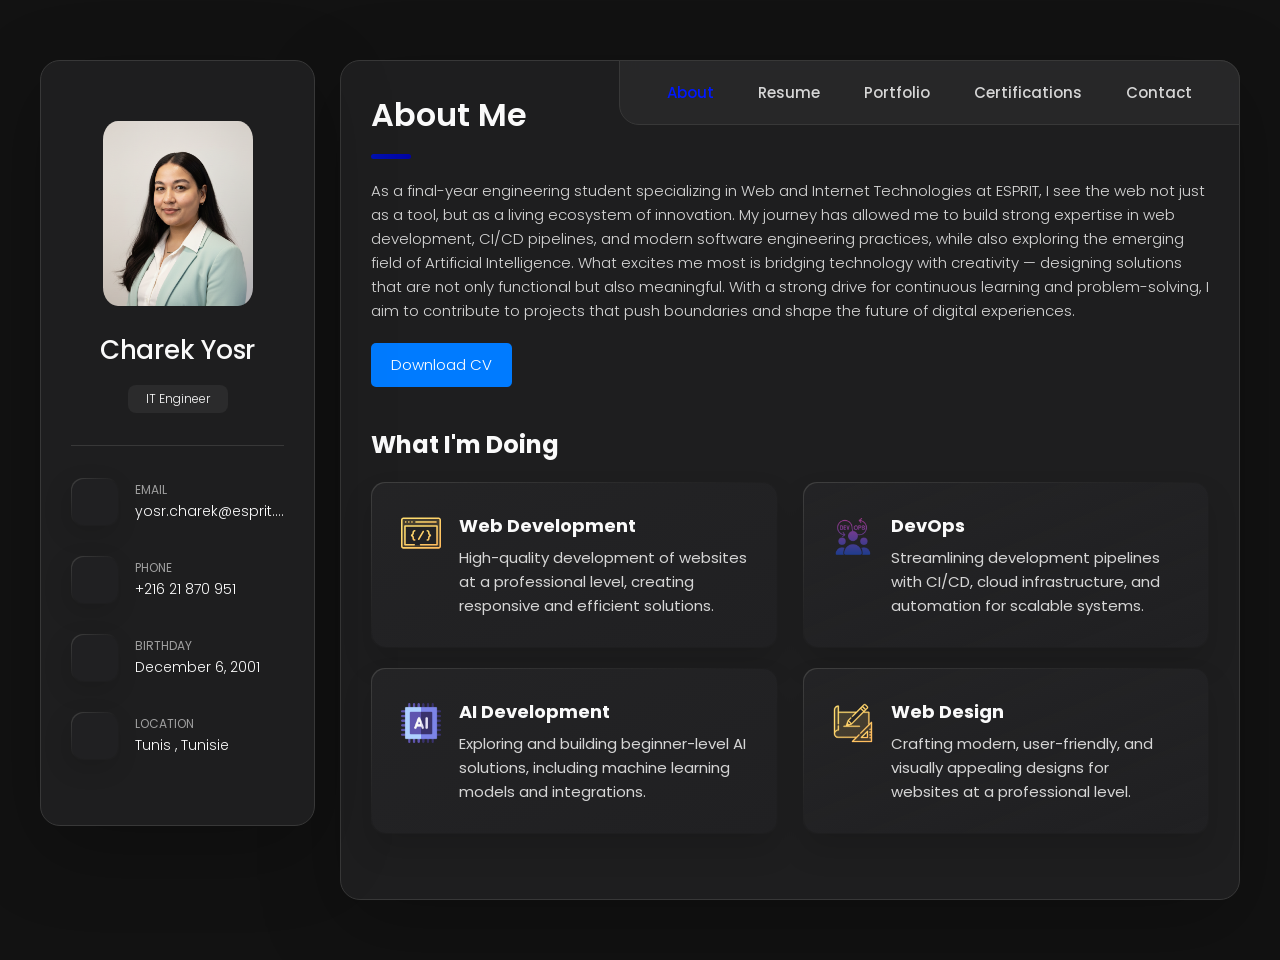
==== index.html @ 1c361ccf "libroLink" ====
<!DOCTYPE html>
<html lang="en">

<head>
  <meta charset="UTF-8">
  <meta http-equiv="X-UA-Compatible" content="IE=edge">
  <meta name="viewport" content="width=device-width, initial-scale=1.0">
  <title>Charek Yosr</title>

  <!--
    - favicon
  -->
  <link rel="shortcut icon" href="./assets/images/profilpic.png" type="image/x-icon">
 <link rel="stylesheet" href="https://public.codepenassets.com/css/reset-2.0.min.css">
  <!--
    - custom css link
  -->
  <link rel="stylesheet" href="./assets/css/style.css">
  <!--
    - google font link
  -->
  <link rel="preconnect" href="https://fonts.googleapis.com">
  <link rel="preconnect" href="https://fonts.gstatic.com" crossorigin>
  <link href="https://fonts.googleapis.com/css2?family=Poppins:wght@300;400;500;600&display=swap" rel="stylesheet">
</head>
<style>
.skills {
  padding: 2rem;
  background-color: #1e1e2f;
  border-radius: 12px;
  margin: 2rem 0;
  color: #e0e0e0;
}

.h3.skills-title {
  text-align: center;
  font-size: 2rem;
  color: #fff;
  margin-bottom: 2rem;
  text-transform: uppercase;
  letter-spacing: 1px;
}

.skill-category {
  margin-bottom: 2rem;
}

.h4.category-title {
  font-size: 1.5rem;
  color: #74870b;
  margin-bottom: 1rem;
  border-bottom: 2px solid #6200ea;
  padding-bottom: 0.5rem;
}

.skills-list {
  display: grid;
  grid-template-columns: repeat(auto-fit, minmax(200px, 1fr));
  gap: 1rem;
  list-style: none;
  padding: 0;
}

.skills-item {
  transition: transform 0.3s ease;
}

.skills-item:hover {
  transform: translateY(-5px);
}

.skill-card {
  display: flex;
  align-items: center;
  background-color: #2c2c3e;
  border-radius: 8px;
  padding: 1rem;
  box-shadow: 0 4px 15px rgba(0, 0, 0, 0.4);
  transition: box-shadow 0.3s ease, transform 0.3s ease;
  color: #e0e0e0;
}

.skill-card:hover {
  box-shadow: 0 6px 20px rgba(255, 235, 59, 0.5);
  transform: scale(1.05);
}

.skill-icon {
  font-size: 1.5rem;
  margin-right: 0.75rem;
}

.skill-name {
  font-size: 1.1rem;
  font-weight: 500;
  color: #fff;
}
</style>


<body>


  <main>
    <aside class="sidebar" data-sidebar>

      <div class="sidebar-info">

        <figure class="avatar-box">
          <img style="border-radius: 10%;" src="./assets/images/profilpic.png" alt="Guesmi Melek" width="80">
        </figure>

        <div class="info-content">
          <h1 class="name" title="Charek Yosr">Charek Yosr</h1>

          <p class="title">IT Engineer</p>
        </div>

        <button class="info_more-btn" data-sidebar-btn>
          <span>Show Contacts</span>

          <ion-icon name="chevron-down"></ion-icon>
        </button>

      </div>

      <div class="sidebar-info_more">

        <div class="separator"></div>

        <ul class="contacts-list">

          <li class="contact-item">

            <div class="icon-box">
              <ion-icon name="mail-outline"></ion-icon>
            </div>

            <div class="contact-info">
              <p class="contact-title">Email</p>

              <a href="mailto:yosr.charek@esprit.tn" class="contact-link">yosr.charek@esprit.tn</a>
            </div>

          </li>

          <li class="contact-item">

            <div class="icon-box">
              <ion-icon name="phone-portrait-outline"></ion-icon>
            </div>

            <div class="contact-info">
              <p class="contact-title">Phone</p>

              <a href="tel:+21621870951" class="contact-link">+216 21 870 951 </a>
            </div>

          </li>

          <li class="contact-item">

            <div class="icon-box">
              <ion-icon name="calendar-outline"></ion-icon>
            </div>

            <div class="contact-info">
              <p class="contact-title">Birthday</p>

              <time datetime="2001-12-06">December 6, 2001</time>
            </div>

          </li>

          <li class="contact-item">

            <div class="icon-box">
              <ion-icon name="location-outline"></ion-icon>
            </div>

            <div class="contact-info">
              <p class="contact-title">Location</p>

              <address>Tunis , Tunisie</address>
            </div>

          </li>

        </ul>

        <div class="separator"></div>

        <ul class="social-list">

          <li class="social-item">
            <a href="https://www.facebook.com/yosr.bj.7" class="social-link">
              <ion-icon name="logo-facebook"></ion-icon>
            </a>
          </li>

          <li class="social-item">
            <a href="https://www.linkedin.com/in/yosr-charek-919976242/" class="social-link">
              <ion-icon name="logo-linkedin"></ion-icon>
            </a>
          </li>

          <li class="social-item">
            <a href="https://www.instagram.com/yosr_charek/" class="social-link">
              <ion-icon name="logo-instagram"></ion-icon>
            </a>
          </li>

        </ul>

      </div>

    </aside>
    <div class="main-content">
      <nav class="navbar">
         <ul class="navbar-list">
          <li class="navbar-item">
            <button class="navbar-link  active" data-nav-link>About</button>
          </li>
          <li class="navbar-item">
            <button class="navbar-link" data-nav-link>Resume</button>
          </li>
          <li class="navbar-item">
            <button class="navbar-link" data-nav-link>Portfolio</button>
          </li>
          <li class="navbar-item">
            <button class="navbar-link" data-nav-link>Certifications</button>
          </li>
          <li class="navbar-item">
            <button class="navbar-link" data-nav-link>Contact</button>
          </li>
        </ul>
        </nav>
    <article class="about  active" data-page="about">
       <header>
          <h2 class="h2 article-title">About me</h2>
        </header>
        <section class="about-text">
          <p>
            As a final-year engineering student specializing in Web and Internet Technologies at ESPRIT, I see the web not just as a tool, but as a living ecosystem of innovation. My journey has allowed me to build strong expertise in web development, CI/CD pipelines, and modern software engineering practices, while also exploring the emerging field of Artificial Intelligence. What excites me most is bridging technology with creativity — designing solutions that are not only functional but also meaningful. With a strong drive for continuous learning and problem-solving, I aim to contribute to projects that push boundaries and shape the future of digital experiences.
          </p>
          <a href="/assets/CV-CHAREK-YOSR-EN-2025.pdf" download>
              <button style="margin-top: 20px; padding: 10px 20px; background-color: #007BFF; color: white; border: none; border-radius: 5px; cursor: pointer;">
                Download CV
              </button>
            </a>
          </section>
      <section class="service">
  <h3 class="h3 service-title">What I'm Doing</h3>
  <ul class="service-list">
    <li class="service-item">
      <div class="service-icon-box">
        <img src="./assets/images/icon-dev.svg" alt="Web development icon" width="40">
      </div>
      <div class="service-content-box">
        <h4 class="h4 service-item-title">Web Development</h4>
        <p class="service-item-text">
          High-quality development of websites at a professional level, creating responsive and efficient solutions.
        </p>
      </div>
    </li>
    <li class="service-item">
      <div class="service-icon-box">
        <img src="./assets/images/devops.png" alt="DevOps icon" width="40">
      </div>
      <div class="service-content-box">
        <h4 class="h4 service-item-title">DevOps</h4>
        <p class="service-item-text">
          Streamlining development pipelines with CI/CD, cloud infrastructure, and automation for scalable systems.
        </p>
      </div>
    </li>
    <li class="service-item">
      <div class="service-icon-box">
        <img src="./assets/images/ai.png" alt="AI icon" width="40">
      </div>
      <div class="service-content-box">
        <h4 class="h4 service-item-title">AI Development</h4>

        <p class="service-item-text">
          Exploring and building beginner-level AI solutions, including machine learning models and integrations.
        </p>
      </div>

    </li>

    <li class="service-item">

      <div class="service-icon-box">
        <img src="./assets/images/icon-design.svg" alt="Web design icon" width="40">
      </div>

      <div class="service-content-box">
        <h4 class="h4 service-item-title">Web Design</h4>

        <p class="service-item-text">
          Crafting modern, user-friendly, and visually appealing designs for websites at a professional level.
        </p>
      </div>
    </li>
  </ul>
</section>
      </article>
      <article class="resume" data-page="resume">
        <header>
          <h2 class="h2 article-title">Resume</h2>
        </header>
  <section class="timeline">
  <div class="title-wrapper">
    <div class="icon-box">
      <ion-icon name="book-outline"></ion-icon>
    </div>

    <h3 class="h3">Education</h3>
  </div>

  <ol class="timeline-list">

    <li class="timeline-item">

      <h4 class="h4 timeline-item-title">Private Higher School of Engineering and Technology</h4>

      <span>2023 — 2026</span>

      <p class="timeline-text">
      Engineering in Computer Science
    </p>

    </li>

    <li class="timeline-item">

      <h4 class="h4 timeline-item-title">Higher Institute of Technological Studies of Charguia</h4>

      <span>2020 — 2023</span>

      <p class="timeline-text">
       High School Diploma in Computer Science</p>

    </li>
     <li class="timeline-item">

      <h4 class="h4 timeline-item-title">Street El Attarine High school</h4>

      <span>2019- 2020</span>

      <p class="timeline-text">
       Bachelor’s degree in Information System Development
</p>

    </li>

  </ol>

</section>
<section class="timeline">

  <div class="title-wrapper">
    <div class="icon-box">
      <ion-icon name="book-outline"></ion-icon>
    </div>
<h3 class="h3">Experience</h3>
</div>

<ol class="timeline-list">

  <!-- Intern at ESPRIT -->
  <li class="timeline-item">
    <h4 class="h4 timeline-item-title">Intern at ESPRIT</h4>
    <span>01/06/2025 - 01/08/2025</span>
    <p class="timeline-text">
      Quality Assurance testing.<br>
      Technologies: Katalon, JMeter, Puppeteer, and k6<br>
      <a href="https://github.com/YOSRcharek/Katalon-test-" 
         target="_blank" 
         style="color:#0023bd; font-weight:bold; text-decoration:none;">
        GitHub: EspritTest Repository
      </a><br>
      - Conducted performance, usability, and compatibility tests<br>
      - Across multiple browsers and devices<br>
      - Designed and implemented comprehensive test scenarios<br>
      - Covering all site non functionalities<br>
      - Created test matrices to organize, track, and validate test cases<br>  
      - Automated test execution using Katalon and others
    </p>
  </li>

  <!-- Intern at ONRTECH -->
  <li class="timeline-item">
    <h4 class="h4 timeline-item-title">Intern at ONRTECH</h4>
    <span>01/06/2024 - 01/07/2024</span>
    <p class="timeline-text">
      Developed a property reservation platform in Tunisia with role-based access for visitors, clients, and owners.<br>
      Technologies: React.js, Nest.js, MongoDB<br>
      <a href="https://github.com/YOSRcharek/Resa-Booking" 
         target="_blank" 
         style="color:#0023bd; font-weight:bold; text-decoration:none;">
        GitHub: Resa
      </a><br>
      - Implemented back-office tools (property management, pricing, promotions, deposits, Stripe)<br>
      - Developed front-office features (accounts, search, booking, profiles)<br>
      - Deployed the application on Vercel for scalable and efficient hosting
    </p>
  </li>

  <!-- Intern at Deveoo -->
  <li class="timeline-item">
    <h4 class="h4 timeline-item-title">Intern at Deveoo (Final year project)</h4>
    <span>27/01/2023 - 31/04/2023</span>
    <p class="timeline-text">
      Developed a web platform for managing beauty and wellness centers in Tunisia.<br>
      Technologies: React.js, Node.js, MySQL, Flutter<br>
      <a href="https://github.com/YOSRcharek/Classy" 
         target="_blank" 
         style="color:#0023bd; font-weight:bold; text-decoration:none;">
        GitHub: Classy
      </a><br>
      - Implemented management features for centers, categories, services, offers, owners, and staff<br>
      - Enabled user registration and profile management for clients, owners, and staff<br>
      - Implemented online booking system with creation, modification, and cancellation of appointments<br>
      - Integrated approval workflow for center registration requests<br>
      - Added statistical dashboards to track reservations, center popularity, and platform usage
    </p>
  </li>

  <!-- Intern at Globalnet (2022) -->
  <li class="timeline-item">
    <h4 class="h4 timeline-item-title">Intern at Globalnet</h4>
    <span>07/01/2022 - 12/02/2022</span>
    <p class="timeline-text">
      Managed clients, modems, contracts, and subscriptions.<br>
      Technologies: Java AWT, MySQL<br>
      <a href="https://github.com/YOSRcharek/ModemRetourne" 
         target="_blank" 
         style="color:#0023bd; font-weight:bold; text-decoration:none;">
        GitHub: ModemRetourne
      </a><br>
      - Role-based authentication (client, customer service, technical support)<br>
      - Technician interface to track and resolve modem issues<br>
      - Client dashboards for monitoring modems and subscriptions<br>
      - Error handling and notifications for all operations
    </p>
  </li>

  <!-- Intern at Globalnet (2021) -->
  <li class="timeline-item">
    <h4 class="h4 timeline-item-title">Intern at Globalnet</h4>
    <span>01/07/2021 - 31/07/2021</span>
    <p class="timeline-text">
      Réservation en ligne de places de parking.<br>
      Technologies: HTML, CSS, PHP<br>
      <a href="https://github.com/YOSRcharek/SmartParking" 
         target="_blank" 
         style="color:#0023bd; font-weight:bold; text-decoration:none;">
        GitHub: SmartParking
      </a><br>
      - Gestion des utilisateurs et centralisation des données<br>
      - Paiement en ligne possible par carte ou mobile<br>
      - Réduction de l’usage du papier grâce à la digitalisation des informations
    </p>
  </li>

</ol>


</section>
<section class="timeline">

  <div class="title-wrapper">
    <div class="icon-box">
      <ion-icon name="code-outline"></ion-icon>
    </div>
<h3 class="h3">Academic Projects</h3>
</div>

<ol class="timeline-list">

<!-- WasteWise -->
<li class="timeline-item">
  <h4 class="h4 timeline-item-title">WasteWise – Environmental Campaign & Waste Management Platform</h4>
  <span>Sep 2025 — Nov 2025</span>
  <p class="timeline-text">
    Développement d’une plateforme interactive pour la gestion de campagnes écologiques et d’événements citoyens.<br>
    Technologies : React.js, Python, Fuseki (RDF/SPARQL)<br>
    <a href="https://github.com/YOSRcharek/WasteWise"  
       target="_blank" 
       style="color:#0023bd; font-weight:bold; text-decoration:none;">
      GitHub: WasteWise
    </a><br>
    - Mise en place d’un système CRUD complet avec une interface réactive (React.js)<br>
    - Back-end structuré en API REST avec Python et stockage RDF via Fuseki (SPARQL)<br>
    - Intégration d’une IA (OpenRouter) pour générer automatiquement des requêtes SPARQL et analyser les données environnementales
  </p>
</li>


 <!-- LibroLink -->
<li class="timeline-item">
  <h4 class="h4 timeline-item-title">LibroLink – BookShare Collaborative Platform</h4>
  <span>Sep 2025 — Nov 2025</span>
  <p class="timeline-text">
    Developed a collaborative platform for book sharing, connecting enthusiasts and managing personal libraries.<br>
    Technologies: Laravel, PHP, MySQL<br>
    <a href="https://github.com/YOSRcharek/LibroLink" 
       target="_blank" 
       style="color:#0023bd; font-weight:bold; text-decoration:none;">
      GitHub: BookShare
    </a><br>
    - Implemented user roles, personal libraries, and wishlists<br>
    - Integrated gamification, notifications, and activity tracking<br>
    - Managed blogs, articles, comments, likes, and subscriptions<br>
    - Enabled secure online payments for book loans and purchases<br>
    - Built DevOps pipeline for continuous integration and automated deployment
  </p>
</li>

<!-- HubEducator -->
<li class="timeline-item">
  <h4 class="h4 timeline-item-title">HubEducator – Multimodal Educational Platform</h4>
  <span>Feb 2025 — May 2025</span>
  <p class="timeline-text">
    Developed a multimodal educational platform with AI-powered virtual assistant for learning and coaching.<br>
    Technologies: Django, Python, JavaScript, HTML, CSS<br>
    <a href="https://github.com/YOSRcharek/HubEducator" 
       target="_blank" 
       style="color:#0023bd; font-weight:bold; text-decoration:none;">
      GitHub: HubEducator
    </a><br>
    - Implemented role-based user management for students, teachers, coaches, and administrators<br>
    - Integrated virtual assistant with text, voice, and image interactions<br>
    - Created course management, auto-generated exercises, and evaluation tracking<br>
    - Built dashboards for personalized learning progress and teacher monitoring<br>
    - Managed notifications, content, and platform administration
  </p>
</li>

<!-- smart190 -->
<li class="timeline-item">
  <h4 class="h4 timeline-item-title">Smart190 – Hospital Management & Real-Time Emergency Platform</h4>
  <span>Feb 2025 — May 2025</span>
  <p class="timeline-text">
    Developed a real-time healthcare platform with role-based dashboards, patient tracking, and ambulance routing.<br>
    Technologies: React.js, Node.js, MongoDB, Docker, Python, Flask<br>
    <a href="https://github.com/YOSRcharek/Twinners_PI" 
       target="_blank" 
       style="color:#0023bd; font-weight:bold; text-decoration:none;">
      GitHub: Smart190
    </a><br>
    - Integrated AI for urgency prediction and automated triage<br>
    - Implemented interactive maps for real-time ambulance tracking<br>
    - Developed smart notifications and hospital coordination system<br>
    - Built DevOps pipeline for continuous integration and automated deployment<br>
    - Designed dashboards for doctors, emergency responders, and administrators
  </p>
</li>

  <!-- HomeLengo -->
  <li class="timeline-item">
    <h4 class="h4 timeline-item-title">HomeLengo – Real Estate Management & Real-Time Monitoring Platform</h4>
    <span>Feb 2025 — May 2025</span>
    <p class="timeline-text">
      Developed a real-time platform for managing real estate agencies, property listings, and user subscriptions.<br>
      Technologies: Angular, Spring Boot, MySQL, Python, Flask<br>
      <a href="https://github.com/YOSRcharek/RealEstateAngularSpring" 
         target="_blank" 
         style="color:#0023bd; font-weight:bold; text-decoration:none;">
        GitHub: HomeLengo
      </a><br>
      - Implemented dashboards to monitor users, subscribers, agencies, and visits<br>
      - Integrated Mapbox for property locations and real-time visualization<br>
      - Added AI module with Flask to predict property prices in Tunisia<br>
      - Built role-based dashboards for admins, owners, and subscribers<br>
      - Integrated Stripe for subscription payments and transactions<br>
      - Real-time updates on user activity, agency performance, and property stats
    </p>
  </li>

  <!-- CI/CD Automation -->
  <li class="timeline-item">
    <h4 class="h4 timeline-item-title">CI/CD Automation with Jenkins</h4>
    <span>Feb 2025 — May 2025</span>
    <p class="timeline-text">
      Automated application deployment with a CI/CD pipeline.<br>
      Technologies: Jenkins, Docker, SonarQube, Nexus, Prometheus, Grafana, Mockito, JUnit, Maven<br>
      <a href="https://github.com/YOSRcharek/DEVOPS" 
         target="_blank" 
         style="color:#0023bd; font-weight:bold; text-decoration:none;">
        GitHub: DEVOPS
      </a><br>
      - Executed Maven builds, unit testing with JUnit & Mockito, and code analysis via SonarQube<br>
      - Used Docker for containerization, orchestrated with Docker Compose<br>
      - Deployed images to Docker Hub<br>
      - Monitored performance with Prometheus and Grafana
    </p>
  </li>

  <!-- PetsStore -->
  <li class="timeline-item">
    <h4 class="h4 timeline-item-title">PetsStore – Microservices Platform</h4>
    <span>Feb 2025 — May 2025</span>
    <p class="timeline-text">
      Developed a microservices-based pet store enabling animal orders, payments, and user management.<br>
      Technologies: Spring Boot, Angular, Eureka, Docker, Docker Compose, MySQL, API Gateway, Keycloak<br>
      <a href="https://github.com/YOSRcharek/AnimalerieMicroService" 
         target="_blank" 
         style="color:#0023bd; font-weight:bold; text-decoration:none;">
        GitHub: PetsStore
      </a><br>
      - Documented all microservices endpoints with request/response formats<br>
      - Implemented service discovery with Eureka and API Gateway<br>
      - Secured services with Keycloak<br>
      - Deployed and orchestrated with Docker Compose
    </p>
  </li>

  <!-- TuniCollab -->
  <li class="timeline-item">
    <h4 class="h4 timeline-item-title">TuniCollab – Collaborative Platform</h4>
    <span>Feb 2024 — May 2024</span>
    <p class="timeline-text">
      Developed a collaborative platform for managing associations, projects, and members.<br>
      Technologies: Symfony, MySQL, JavaFX, FlutterFlow<br>
      <a href="https://github.com/YOSRcharek/TuniCollab" 
         target="_blank" 
         style="color:#0023bd; font-weight:bold; text-decoration:none;">
        GitHub: TuniCollab
      </a><br>
      - Implemented project creation, event organization, donation tracking, and volunteer registration<br>
      - Added email confirmation for secure account activation and notifications
    </p>
  </li>

  <!-- Tunisia Touristic -->
  <li class="timeline-item">
    <h4 class="h4 timeline-item-title">Tunisia Touristic – Tourist Guide (Mobile App)</h4>
    <span>Feb 2023 — May 2023</span>
    <p class="timeline-text">
      Built a cross-platform mobile application to help tourists and locals discover Tunisia’s destinations.<br>
      Technologies: Flutter, Firebase Firestore, Firebase Authentication, Google Maps API<br>
      <a href="https://github.com/YOSRcharek/TunisiaTouristic" 
         target="_blank" 
         style="color:#0023bd; font-weight:bold; text-decoration:none;">
        GitHub: TunisiaTouristic
      </a><br>
      - Real-time geolocation, interactive maps, and multi-language support<br>
      - Integrated Firestore for destinations, users, ratings, and favorites<br>
      - Added push notifications and an admin dashboard<br>
      - Designed a clean UI/UX optimized for Android and iOS
    </p>
  </li>

</ol>


</section>

<section class="skills">
      <h3 class="h3 skills-title">My Skills & Technologies</h3>
      <div class="skills-container">

        <!-- Programming Languages -->
        <div class="skill-category">
          <h4 class="h4 category-title">Programming Languages</h4>
          <ul class="skills-list">
            <li class="skills-item"><div class="skill-card"><span class="skill-icon">☕</span><span class="skill-name">Java (J2EE, JavaFX, Java AWT)</span></div></li>
            <li class="skills-item"><div class="skill-card"><span class="skill-icon">💻</span><span class="skill-name">JavaScript</span></div></li>
            <li class="skills-item"><div class="skill-card"><span class="skill-icon">🐍</span><span class="skill-name">Python</span></div></li>
            <li class="skills-item"><div class="skill-card"><span class="skill-icon">🐘</span><span class="skill-name">PHP</span></div></li>
            <li class="skills-item"><div class="skill-card"><span class="skill-icon">🎯</span><span class="skill-name">C#</span></div></li>
            <li class="skills-item"><div class="skill-card"><span class="skill-icon">🦋</span><span class="skill-name">Dart (Flutter)</span></div></li>
            <li class="skills-item"><div class="skill-card"><span class="skill-icon">🤖</span><span class="skill-name">Kotlin (Android)</span></div></li>
          </ul>
        </div>

        <!-- Frontend Frameworks & Technologies -->
        <div class="skill-category">
          <h4 class="h4 category-title">Frontend Frameworks & Technologies</h4>
          <ul class="skills-list">
            <li class="skills-item"><div class="skill-card"><span class="skill-icon">⚛️</span><span class="skill-name">React.js</span></div></li>
            <li class="skills-item"><div class="skill-card"><span class="skill-icon">🅰️</span><span class="skill-name">Angular</span></div></li>
            <li class="skills-item"><div class="skill-card"><span class="skill-icon">🎨</span><span class="skill-name">Bootstrap 5</span></div></li>
            <li class="skills-item"><div class="skill-card"><span class="skill-icon">🖌️</span><span class="skill-name">JavaFX</span></div></li>
            <li class="skills-item"><div class="skill-card"><span class="skill-icon">🟦</span><span class="skill-name">Flutter</span></div></li>
            <li class="skills-item"><div class="skill-card"><span class="skill-icon">📱</span><span class="skill-name">Android SDK</span></div></li>
          </ul>
        </div>

        <!-- Backend Frameworks & Technologies -->
        <div class="skill-category">
          <h4 class="h4 category-title">Backend Frameworks & Technologies</h4>
          <ul class="skills-list">
            <li class="skills-item"><div class="skill-card"><span class="skill-icon">🟢</span><span class="skill-name">Node.js (Express)</span></div></li>
            <li class="skills-item"><div class="skill-card"><span class="skill-icon">🚀</span><span class="skill-name">Spring Boot</span></div></li>
            <li class="skills-item"><div class="skill-card"><span class="skill-icon">🎭</span><span class="skill-name">Symfony</span></div></li>
            <li class="skills-item"><div class="skill-card"><span class="skill-icon">🦁</span><span class="skill-name">Laravel</span></div></li>
            <li class="skills-item"><div class="skill-card"><span class="skill-icon">🛠️</span><span class="skill-name">NestJS</span></div></li>
            <li class="skills-item"><div class="skill-card"><span class="skill-icon">🎯</span><span class="skill-name">.NET</span></div></li>
            <li class="skills-item"><div class="skill-card"><span class="skill-icon">🐍</span><span class="skill-name">Django</span></div></li>

          </ul>
        </div>
   

          
      </div>

      <!-- Databases -->
      <div class="skill-category">
        <h4 class="h4 category-title">Databases</h4>
        <ul class="skills-list">
          <li class="skills-item"><div class="skill-card"><span class="skill-icon">🗃️</span><span class="skill-name">MySQL</span></div></li>
          <li class="skills-item"><div class="skill-card"><span class="skill-icon">🔢</span><span class="skill-name">PL/SQL</span></div></li>
          <li class="skills-item"><div class="skill-card"><span class="skill-icon">🖥️</span><span class="skill-name">SQL Server</span></div></li>
          <li class="skills-item"><div class="skill-card"><span class="skill-icon">🍃</span><span class="skill-name">MongoDB</span></div></li>
          <li class="skills-item"><div class="skill-card"><span class="skill-icon">🔥</span><span class="skill-name">Firebase</span></div></li>
         <li class="skills-item"><div class="skill-card"><span class="skill-icon">🐘</span><span class="skill-name">PostgreSQL</span></div></li>
 
        </ul>
      </div>

      <!-- Web Services -->
      <div class="skill-category">
        <h4 class="h4 category-title">Web Services</h4>
        <ul class="skills-list">
          <li class="skills-item"><div class="skill-card"><span class="skill-icon">🔗</span><span class="skill-name">API REST</span></div></li>
          <li class="skills-item"><div class="skill-card"><span class="skill-icon">🧾</span><span class="skill-name">SOAP</span></div></li>
          <li class="skills-item"><div class="skill-card"><span class="skill-icon">📊</span><span class="skill-name">GraphQL</span></div></li>
        </ul>
      </div>

      <!-- Cloud & DevOps -->
      <div class="skill-category">
        <h4 class="h4 category-title">Cloud & DevOps</h4>
        <ul class="skills-list">
          <li class="skills-item"><div class="skill-card"><span class="skill-icon">☁️</span><span class="skill-name">AWS</span></div></li>
          <li class="skills-item"><div class="skill-card"><span class="skill-icon">🐳</span><span class="skill-name">Docker</span></div></li>
          <li class="skills-item"><div class="skill-card"><span class="skill-icon">⚙️</span><span class="skill-name">Jenkins</span></div></li>
          <li class="skills-item"><div class="skill-card"><span class="skill-icon">📊</span><span class="skill-name">Prometheus</span></div></li>
          <li class="skills-item"><div class="skill-card"><span class="skill-icon">📈</span><span class="skill-name">Grafana</span></div></li>
          <li class="skills-item"><div class="skill-card"><span class="skill-icon">🛠️</span><span class="skill-name">Vagrant</span></div></li>
          <li class="skills-item"><div class="skill-card"><span class="skill-icon">🔍</span><span class="skill-name">SonarQube</span></div></li>
          <li class="skills-item"><div class="skill-card"><span class="skill-icon">📦</span><span class="skill-name">Nexus</span></div></li>
          <li class="skills-item"><div class="skill-card"><span class="skill-icon">📚</span><span class="skill-name">DockerHub</span></div></li>
        </ul>
      </div>

      <!-- Development Tools -->
      <div class="skill-category">
        <h4 class="h4 category-title">Development Tools</h4>
        <ul class="skills-list">
          <li class="skills-item"><div class="skill-card"><span class="skill-icon">🔗</span><span class="skill-name">Git</span></div></li>
          <li class="skills-item"><div class="skill-card"><span class="skill-icon">🐙</span><span class="skill-name">GitHub</span></div></li>
        </ul>
      </div>

      <!-- Methodologies -->
      <div class="skill-category">
        <h4 class="h4 category-title">Methodologies</h4>
        <ul class="skills-list">
          <li class="skills-item"><div class="skill-card"><span class="skill-icon">🔄</span><span class="skill-name">Agile</span></div></li>
          <li class="skills-item"><div class="skill-card"><span class="skill-icon">📋</span><span class="skill-name">Scrum</span></div></li>
          <li class="skills-item"><div class="skill-card"><span class="skill-icon">⚙️</span><span class="skill-name">DevOps</span></div></li>
        </ul>
      </div>

</section>

      </article>





      <!--
        - #PORTFOLIO
      -->

      <article class="portfolio" data-page="portfolio">

        <header>
          <h2 class="h2 article-title">Portfolio</h2>
        </header>

        <section class="projects">

          <ul class="filter-list">

            <li class="filter-item">
              <button class="active" data-filter-btn>All</button>
            </li>  

            <li class="filter-item">
              <button data-filter-btn>Web development</button>
            </li>

           <li class="filter-item">
              <button data-filter-btn>Mobile development</button>
            </li>

           <li class="filter-item">
              <button data-filter-btn>QA Test</button>
            </li>
          <li class="filter-item">
              <button data-filter-btn>Desktop development</button>
          </li>
          </ul>

          <div class="filter-select-box">

            <button class="filter-select" data-select>

              <div class="select-value" data-selecct-value>Select category</div>

              <div class="select-icon">
                <ion-icon name="chevron-down"></ion-icon>
              </div>

            </button>

            <ul class="select-list">

              <li class="select-item">
                <button data-select-item>All</button>
              </li>

              <li class="select-item">
                <button data-select-item>Web development</button>
              </li>

            </ul>

          </div>

          <ul class="project-list">
             <li class="project-item active" data-filter-item data-category="web development">
              <a href="#">
                <figure class="project-img">
                  <div class="project-item-icon-box"  data-modal="videoModal" data-video="https://www.youtube.com/embed/o0ree_XcW24">
                    <ion-icon name="eye-outline"></ion-icon>
                  </div>
                  <img src="./assets/images/projet13.png" alt="finance" loading="lazy">
                </figure>
                <h3 class="project-title">LibroLink</h3>
                <p class="project-category">Web development</p>
              </a>
            </li>
             <li class="project-item active" data-filter-item data-category="web development">
              <a href="#">
                <figure class="project-img">
                  <div class="project-item-icon-box"  data-modal="videoModal" data-video="https://www.youtube.com/embed/nfhI55oFDhM">
                    <ion-icon name="eye-outline"></ion-icon>
                  </div>
                  <img src="./assets/images/projet12.png" alt="finance" loading="lazy">
                </figure>
                <h3 class="project-title">WasteWise</h3>
                <p class="project-category">Web development</p>
              </a>
            </li>
             <li class="project-item active" data-filter-item data-category="web development">
              <a href="#">
                <figure class="project-img">
                  <div class="project-item-icon-box"  data-modal="videoModal" data-video="https://www.youtube.com/embed/VlS76asl51Y">
                    <ion-icon name="eye-outline"></ion-icon>
                  </div>
                  <img src="./assets/images/projet11.png" alt="finance" loading="lazy">
                </figure>
                <h3 class="project-title">HubEducator</h3>
                <p class="project-category">Web development</p>
              </a>
            </li>

            <li class="project-item active" data-filter-item data-category="web development">
              <a href="#">
                <figure class="project-img">
                  <div class="project-item-icon-box" data-modal="carouselModal">
                    <ion-icon name="eye-outline"></ion-icon>
                  </div>
                  <img src="./assets/images/projet1.png" alt="finance" loading="lazy">
                </figure>
                <h3 class="project-title">HomeLengo</h3>
                <p class="project-category">Web development</p>
              </a>
            </li>

         <li class="project-item active" data-filter-item data-category="web development">
          <a href="#">
            <figure class="project-img">
              <div class="project-item-icon-box" data-modal="videoModal" data-video="https://www.youtube.com/embed/fvlfpAvHp7k?autoplay=1">
                <ion-icon name="eye-outline"></ion-icon>
              </div>
              <img src="./assets/images/projet2.png" alt="orizon" loading="lazy">
            </figure>
            <h3 class="project-title">Smart190</h3>
            <p class="project-category">Web development</p>
          </a>
        </li>

          <li class="project-item active" data-filter-item data-category="QA Test">
            <a href="#">
              <figure class="project-img">
                <div class="project-item-icon-box" data-modal="videoModal" data-video="https://www.youtube.com/embed/GBc0DRFTGsk?autoplay=1">
                  <ion-icon name="eye-outline"></ion-icon>
                </div>
                <img src="./assets/images/projet4.png" alt="orizon" loading="lazy">
              </figure>
              <h3 class="project-title">Esprit Testing Website</h3>
              <p class="project-category">QA Testing</p>
            </a>
          </li>
           <li class="project-item active" data-filter-item data-category="Mobile development">
              <a href="#">
                <figure class="project-img">
                  <div class="project-item-icon-box" data-modal="carouselModalTn">
                    <ion-icon name="eye-outline"></ion-icon>
                  </div>
                  <img src="./assets/images/projet3.png" alt="orizon" loading="lazy">
                </figure>
                <h3 class="project-title">TunisiaTouristic</h3>
                <p class="project-category">Mobile Development</p>
              </a>
            </li>

             <li class="project-item active" data-filter-item data-category="web development">
              <a href="#">
                <figure class="project-img">
                  <div class="project-item-icon-box" data-modal="carouselModalResa">
                    <ion-icon name="eye-outline"></ion-icon>
                  </div>
                  <img src="./assets/images/projet7.png" alt="resa" loading="lazy">
                </figure>
                <h3 class="project-title">Resa</h3>
                <p class="project-category">Web development</p>
              </a>
            </li>
          <li class="project-item active" data-filter-item data-category="web development">
              <a href="#">
                <figure class="project-img">
                  <div class="project-item-icon-box" data-modal="carouselModalTuniCollab">
                    <ion-icon name="eye-outline"></ion-icon>
                  </div>
                  <img src="./assets/images/projet8.png" alt="finance" loading="lazy">
                </figure>
                <h3 class="project-title">TuniCollab</h3>
                <p class="project-category">Web development</p>
              </a>
            </li>
             <li class="project-item active" data-filter-item data-category="Desktop development">
              <a href="#">
                <figure class="project-img">
                  <div class="project-item-icon-box" data-modal="carouselModalTuniCollabJava">
                    <ion-icon name="eye-outline"></ion-icon>
                  </div>
                  <img src="./assets/images/projet9.png" alt="finance" loading="lazy">
                </figure>
                <h3 class="project-title">TuniCollab</h3>
                <p class="project-category">Desktop development</p>
              </a>
            </li>
            <li class="project-item active" data-filter-item data-category="web development">
              <a href="#">
                <figure class="project-img">
                  <div class="project-item-icon-box" data-modal="carouselModalClassy">
                    <ion-icon name="eye-outline"></ion-icon>
                  </div>
                  <img src="./assets/images/projet5.png" alt="finance" loading="lazy">
                </figure>
                <h3 class="project-title">Classy</h3>
                <p class="project-category">Web development</p>
              </a>
            </li>

           <li class="project-item active" data-filter-item data-category="mobile development">
              <a href="#">
                <figure class="project-img">
                  <div class="project-item-icon-box" data-modal="carouselModalClassyPhone">
                    <ion-icon name="eye-outline"></ion-icon>
                  </div>
                  <img src="./assets/images/projet6.png" alt="finance" loading="lazy">
                </figure>
                <h3 class="project-title">Classy</h3>
                <p class="project-category">Mobile development</p>
              </a>
            </li>

            <li class="project-item active" data-filter-item data-category="Desktop development">
              <a href="#">
                <figure class="project-img">
                  <div class="project-item-icon-box" data-modal="carouselModalModem">
                    <ion-icon name="eye-outline"></ion-icon>
                  </div>
                  <img src="./assets/images/projet10.png" alt="finance" loading="lazy">
                </figure>
                <h3 class="project-title">ModemRetourne</h3>
                <p class="project-category">Desktop development</p>
              </a>
            </li>
          </ul>
           
        </section>

      </article>





      <!--
        - #CERTIFICATIONS
      -->

     <article class="Certifications" data-page="certifications">

        <header>
          <h2 class="h2 article-title">Certifications</h2>
        </header>

        <section class="blog-posts">

          <ul class="blog-posts-list">
 
           
            <li class="blog-post-item">
              <a href="#">

                <figure class="blog-banner-box">
                  <img src="./assets/images/HashgraphCertif.png" alt="Hashgraph - Associate" loading="lazy">
                </figure>

                <div class="blog-content">

                  <div class="blog-meta">
                    <p class="blog-category">The Hashgraph Associations </p>

                    <span class="dot"></span>

                    <time datetime="2022-02-23">Nov 05, 2025</time>
                  </div>

                  <h3 class="h3 blog-item-title">Hashgraph Developer Course</h3>
    
                  <p class="blog-text">
                    Comprehensive introduction to Hedera development and Web3 technologies.
                  </p>


                </div>

              </a>
            </li>


            <li class="blog-post-item">
              <a href="#">

                <figure class="blog-banner-box">
                  <img src="./assets/images/certifCrocoCoder.jpg" alt="SpringBoot & Angular - Associate" loading="lazy">
                </figure>

                <div class="blog-content">

                  <div class="blog-meta">
                    <p class="blog-category">CrocoCoder</p>

                    <span class="dot"></span>

                    <time datetime="2022-02-23">Nov 02, 2022</time>
                  </div>

                  <h3 class="h3 blog-item-title">Web Developer - Associate</h3>
    
                  <p class="blog-text">
                    Demonstrates proficiency in building and managing graph-based applications using Apollo, focusing on efficient data querying and schema design.
                  </p>


                </div>

              </a>
            </li>

 
            <li class="blog-post-item">
              <a href="#">

                <figure class="blog-banner-box">
                  <img src="./assets/images/CERTIFfreecodeCamp.png" alt="Graph Developer - Associate" loading="lazy">
                </figure>

                <div class="blog-content">

                  <div class="blog-meta">
                     <p class="blog-category">FreeCodeCamp</p>

                    <span class="dot"></span>

                    <time datetime="2022-02-23">Sep 13, 2025</time>
                  </div>

                  <h3 class="h3 blog-item-title">Responsive Web Design</h3>

                 <p class="blog-text">
                  Earned the <strong>Responsive Web Design Developer Certification</strong> from
                  freeCodeCamp.org, representing approximately <strong>300 hours</strong> of
                  hands-on web development practice.  
                  Demonstrates the ability to create accessible, mobile-friendly layouts using modern
                  HTML and CSS techniques.
                </p>
                </div>

              </a>
            </li>

            <li class="blog-post-item">
              <a href="#">

                <figure class="blog-banner-box">
                  <img src="./assets/images/ApolloCertification.png" alt="Graph Developer - Associate" loading="lazy">
                </figure>

                 <div class="blog-content">

              <div class="blog-meta">
                <p class="blog-category">APOLLO</p>

                <span class="dot"></span>

                <time datetime="2025-09-18">Sep 18, 2025</time>
              </div>

              <h3 class="h3 blog-item-title">API Orchestration — Associate</h3>

            <p class="blog-text">
              Foundational expertise in
                <strong>API Orchestration</strong> using Apollo Connectors.  
                Skills include building REST connectors within GraphQL schemas, applying selection
                mapping transformations, and orchestrating multiple REST calls for seamless data
                integration.
            </p>


    </div>

              </a>
            </li>

           <li class="blog-post-item">
              <a href="#">

                <figure class="blog-banner-box">
                  <img src="./assets/images/KursaCertification.jpg" alt="Graph Developer - Associate" loading="lazy">
                </figure>

              <div class="blog-content">

                  <div class="blog-meta">
                    <p class="blog-category">CURSA</p>

                    <span class="dot"></span>

                    <time datetime="2025-09-18">Sep 18, 2025</time>
                  </div>

                  <h3 class="h3 blog-item-title">Python et Machine Learning</h3>

                  <p class="blog-text">
                    Certification for completing the
                    <em>Python et Machine Learning avec Machine Learnia</em> course (13&nbsp;h&nbsp;02)
                    on the Cursa learning platform.  
                    Confirms practical understanding of Python programming and fundamental machine learning
                    concepts through structured video lessons.
                  </p>

                </div>

              </a>
            </li>

          <li class="blog-post-item">
          <a href="#">

            <figure class="blog-banner-box">
              <!-- Replace src with your Le Wagon certificate image path -->
              <img src="./assets/images/wagonCertification.jpg"
                  alt="Yosr Charek — Intro to Git & GitHub"
                  loading="lazy">
            </figure>

            <div class="blog-content">

              <div class="blog-meta">
                <p class="blog-category">LE WAGON</p>

                <span class="dot"></span>

                <time datetime="2025-09-18">Aug 20, 2025</time>
              </div>

              <h3 class="h3 blog-item-title">Intro to Git & GitHub</h3>

             <p class="blog-text">
              Successfully finished the <strong>Intro to Git & GitHub</strong> course from
              Le Wagon.  
              Demonstrates proficiency with Git commands, repository management, branching and
              merging strategies, and collaborative workflows using GitHub.
             </p>


            </div>

          </a>
          </li>

          </ul>

        </section>

      </article>

     <!--
        - #CONTACT
      -->

<article class="contact" data-page="contact">

  <header>
    <h2 class="h2 article-title">Contact</h2>
  </header>

  <!-- 🗺️ Google Map centrée sur Ariana Centre -->
  <section class="mapbox" data-mapbox>
    <figure>
      <iframe
        src="https://www.google.com/maps/embed?pb=!1m18!1m12!1m3!1d6381.246321303722!2d10.186523!3d36.866507!2m3!1f0!2f0!3f0!3m2!1i1024!2i768!4f13.1!3m3!1m2!1s0x12fd3456b8aef79f%3A0xb7a04888e566622b!2sAriana%20Centre!5e0!3m2!1sfr!2stn!4v1756923209493!5m2!1sfr!2stn"
        width="100%" height="300" style="border:0;" allowfullscreen="" loading="lazy"
        referrerpolicy="no-referrer-when-downgrade">
      </iframe>
    </figure>
  </section>

  <!-- 📧 Formulaire de contact -->
  <section class="contact-form">
    <h3 class="h3 form-title">Contact Form</h3>

    <form action="https://formspree.io/f/mldoodga" method="POST" class="form" data-form>

      <div class="input-wrapper">
        <input type="text" name="fullname" class="form-input" placeholder="Full name" required>
        <input type="email" name="email" class="form-input" placeholder="Email address" required>
      </div>

      <textarea name="message" class="form-input" placeholder="Your Message" required></textarea>

      <button class="form-btn" type="submit">
        <ion-icon name="paper-plane"></ion-icon>
        <span>Send Message</span>
      </button>
    </form>
  </section>

</article>

    </div>
    <!-- Modal Carousel -->
    <div id="carouselModal" class="modal">
      <div class="modal-content">
        <span class="close-btn">&times;</span>
        <div class="my-carousel">
          <div class="stage">
            <div class="container">
              <div class="ring">
                <!-- 15 images -->
                <div class="img"></div><div class="img"></div><div class="img"></div>
                <div class="img"></div><div class="img"></div><div class="img"></div>
                <div class="img"></div><div class="img"></div><div class="img"></div>
                <div class="img"></div><div class="img"></div><div class="img"></div>
                <div class="img"></div><div class="img"></div><div class="img"></div>
              </div>
            </div>
          </div>
        </div>
      </div>
    </div>
    <div id="carouselModalResa" class="modal">
      <div class="modal-content">
        <span class="close-btn">&times;</span>
        <div class="my-carousel resa-carousel">
          <div class="stage">
            <div class="container">
              <div class="ring">
                <!-- IMPORTANT ⚡⚡ 12 divs img vides pour que GSAP applique les backgroundImage -->
                <div class="img"></div><div class="img"></div><div class="img"></div>
                <div class="img"></div><div class="img"></div><div class="img"></div>
                <div class="img"></div><div class="img"></div><div class="img"></div>
                <div class="img"></div><div class="img"></div><div class="img"></div>
              </div>
            </div>
          </div>
        </div>
      </div>
    </div>
    <div id="carouselModalTuniCollab" class="modal">
      <div class="modal-content">
        <span class="close-btn">&times;</span>
        <div class="my-carousel TuniCollab-carousel">
          <div class="stage">
            <div class="container">
              <div class="ring">
                <!-- IMPORTANT ⚡⚡ 16 divs img vides pour que GSAP applique les backgroundImage -->
                <div class="img"></div><div class="img"></div><div class="img"></div>
                <div class="img"></div><div class="img"></div><div class="img"></div>
                <div class="img"></div><div class="img"></div><div class="img"></div>
                <div class="img"></div><div class="img"></div><div class="img"></div>
                <div class="img"></div><div class="img"></div><div class="img"></div>
                <div class="img">
              </div>
            </div>
          </div>
        </div>
        </div>
    </div>
    </div>
    <div id="carouselModalTuniCollabJava" class="modal">
      <div class="modal-content">
        <span class="close-btn">&times;</span>
        <div class="my-carousel TuniCollabJava-carousel">
          <div class="stage">
            <div class="container">
              <div class="ring">
                <!-- IMPORTANT ⚡⚡ 16 divs img vides pour que GSAP applique les backgroundImage -->
                <div class="img"></div><div class="img"></div><div class="img"></div>
                <div class="img"></div><div class="img"></div><div class="img"></div>
                <div class="img"></div><div class="img"></div><div class="img"></div>
                <div class="img"></div><div class="img">
              </div>
            </div>
          </div>
        </div>
        </div>
    </div>
    </div>
    <div id="carouselModalClassy" class="modal">
      <div class="modal-content">
        <span class="close-btn">&times;</span>
        <div class="my-carousel classy-carousel">
          <div class="stage">
            <div class="container">
              <div class="ring">
                <!-- IMPORTANT ⚡⚡ 8 divs img vides pour que GSAP applique les backgroundImage -->
                <div class="img"></div><div class="img"></div><div class="img"></div>
                <div class="img"></div><div class="img"></div><div class="img"></div>
                <div class="img"></div><div class="img"></div>
              </div>
            </div>
          </div>
        </div>
      </div>
    </div>
    <div id="carouselModalTn" class="modalTn">
      <div class="modal-contentTn">
        <span class="close-btnTn">&times;</span>
        <div class="my-carousel">
          <div class="stage">
            <div class="container">
              <div class="ring-tn">
                <div class="img-tn"></div><div class="img-tn"></div><div class="img-tn"></div>
                <div class="img-tn"></div><div class="img-tn"></div><div class="img-tn"></div>
                <div class="img-tn"></div><div class="img-tn"></div><div class="img-tn"></div>
                <div class="img-tn"></div><div class="img-tn"></div><div class="img-tn"></div>
              </div>
            </div>
          </div>
        </div>
      </div>
    </div>
    <div id="carouselModalClassyPhone" class="modalClassyPhone">
      <div class="modal-contentClassyPhone">
        <span class="close-btnClassyPhone">&times;</span>
        <div class="my-carousel">
          <div class="stage">
            <div class="container">
              <div class="ring-ClassyPhone">
                <div class="img-ClassyPhone"></div><div class="img-ClassyPhone"></div><div class="img-ClassyPhone"></div>
                <div class="img-ClassyPhone"></div><div class="img-ClassyPhone"></div><div class="img-ClassyPhone"></div>
                </div>
            </div>
          </div>
        </div>
      </div>
    </div>
    <div id="carouselModalModem" class="modal">
      <div class="modal-content">
        <span class="close-btn">&times;</span>
        <div class="my-carousel modem-carousel">
          <div class="stage">
            <div class="container">
              <div class="ring">
                <!-- IMPORTANT ⚡⚡ 15 divs img vides pour que GSAP applique les backgroundImage -->
                <!-- 15 images -->
                <div class="img"></div><div class="img"></div><div class="img"></div>
                <div class="img"></div><div class="img"></div><div class="img"></div>
                <div class="img"></div><div class="img"></div><div class="img"></div>
                <div class="img"></div><div class="img"></div><div class="img"></div>
                <div class="img"></div><div class="img"></div><div class="img"></div>
              </div>
            </div>
          </div>
        </div>
      </div>
    </div>
    <!-- Modal YouTube -->
    <div id="videoModal" class="modal2">
      <div class="modal-content2">
        <span class="close-btn2">&times;</span>
        <div class="video-container">
          <iframe id="youtubeVideo" width="100%" height="100%" 
            src="" frameborder="0" allow="accelerometer; autoplay; clipboard-write; encrypted-media; gyroscope; picture-in-picture" allowfullscreen>
          </iframe>
        </div>
      </div>
    </div>
    <div id="imageFullscreenModal" class="image-fullscreen-modal">
      <span class="close-fullscreen">&times;</span>
      <img id="fullscreenImage" src="" alt="Image en plein écran">
    </div>

</main>

<script>
document.addEventListener('DOMContentLoaded', () => {
  const navLinks = document.querySelectorAll('[data-nav-link]');
  const pages = document.querySelectorAll('article[data-page]');

  if (!navLinks.length || !pages.length) {
    console.error('Nav links ou pages introuvables : vérifie les attributs data-nav-link / data-page');
    return;
  }

  // fonction pour afficher la page target (ex: 'about', 'resume', ...)
  const showPage = (target) => {
    const t = (target || '').trim().toLowerCase();
    let matched = false;

    pages.forEach(page => {
      const pageName = (page.dataset.page || '').trim().toLowerCase();
      const isActive = pageName === t;
      page.classList.toggle('active', isActive);
      if (isActive) matched = true;
    });

    navLinks.forEach(link => {
      const linkTarget = (link.dataset.navTarget || link.textContent).trim().toLowerCase();
      link.classList.toggle('active', linkTarget === t);
    });

    if (!matched) {
      console.warn('Aucune page correspondante pour :', t);
    }
    window.scrollTo(0, 0);
  };

  // attacher les handlers
  navLinks.forEach(link => {
    link.addEventListener('click', (ev) => {
      ev.preventDefault();
      // dataset.navTarget permet d'être explicite (utile si bouton contient <i> ou autres)
      const target = link.dataset.navTarget || link.textContent;
      showPage(target);
    });
  });

  // optionnel : afficher la page correspondant au bouton actif au chargement
  const initial = Array.from(navLinks).find(l => l.classList.contains('active'));
  if (initial) {
    showPage(initial.dataset.navTarget || initial.textContent);
  }
});
</script>


<script src='https://cdnjs.cloudflare.com/ajax/libs/gsap/3.6.1/gsap.min.js'></script>
<script src='https://cdnjs.cloudflare.com/ajax/libs/zepto/1.2.0/zepto.min.js'></script>
<script src="./assets/js/script.js"></script>
<script src="./assets/js/image.js"></script>
<script src="./assets/js/imageClassyPhone.js"></script>
<script src="./assets/js/imageTuniCollab.js"></script>
<script src="./assets/js/imageTuniCollabJava.js"></script>
<script src="./assets/js/imagesTunisiaTouristic.js"></script>
<script src="./assets/js/imageResa.js"></script>
<script src="./assets/js/imageClassy.js"></script>
<script src="./assets/js/imageModem.js"></script>
<script src="./assets/js/video.js"></script>

<!-- Ionicons -->
<script type="module" src="https://unpkg.com/ionicons@5.5.2/dist/ionicons/ionicons.esm.js"></script>
<script nomodule src="https://unpkg.com/ionicons@5.5.2/dist/ionicons/ionicons.js"></script>

</body>

</html>
---- assets/css/style.css ----
/*-----------------------------------*\
  #style.css
\*-----------------------------------*/


/**
 * copyright 2022 @codewithsadee
 */





/*-----------------------------------*\
  #CUSTOM PROPERTY
\*-----------------------------------*/

:root {

  /**
   * colors
   */

  /* gradient */

  --bg-gradient-onyx: linear-gradient(
    to bottom right, 
    hsl(240, 1%, 25%) 3%, 
    hsl(0, 0%, 19%) 97%
  );
  --bg-gradient-jet: linear-gradient(
    to bottom right, 
    hsla(240, 1%, 18%, 0.251) 0%, 
    hsla(240, 2%, 11%, 0) 100%
  ), hsl(240, 2%, 13%);
  --bg-gradient-yellow-1: linear-gradient(
    to bottom right, 
    #0023bd 0%, 
    hsla(36, 100%, 69%, 0) 50%
  );
  --bg-gradient-yellow-2: linear-gradient(
    135deg, 
    hsla(45, 100%, 71%, 0.251) 0%, 
    hsla(35, 100%, 68%, 0) 59.86%
  ), hsl(240, 2%, 13%);
  --border-gradient-onyx: linear-gradient(
    to bottom right, 
    hsl(0, 0%, 25%) 0%, 
    hsla(0, 0%, 25%, 0) 50%
  );
  --text-gradient-yellow: linear-gradient(
    to right, 
    hsl(234, 100%, 35%), 
    hsl(239, 100%, 32%)
  );

  /* solid */

  --jet: hsl(0, 0%, 22%);
  --onyx: hsl(240, 1%, 17%);
  --eerie-black-1: hsl(240, 2%, 13%);
  --eerie-black-2: hsl(240, 2%, 12%);
  --smoky-black: hsl(0, 0%, 7%);
  --white-1: hsl(0, 0%, 100%);
  --white-2: hsl(0, 0%, 98%);
  --orange-yellow-crayola: hsl(234, 100%, 50%);
  --vegas-gold: hsl(45, 54%, 58%);
  --light-gray: hsl(0, 0%, 84%);
  --light-gray-70: hsla(0, 0%, 84%, 0.7);
  --bittersweet-shimmer: hsl(0, 43%, 51%);

  /**
   * typography
   */

  /* font-family */
  --ff-poppins: 'Poppins', sans-serif;

  /* font-size */
  --fs-1: 24px;
  --fs-2: 18px;
  --fs-3: 17px;
  --fs-4: 16px;
  --fs-5: 15px;
  --fs-6: 14px;
  --fs-7: 13px;
  --fs-8: 11px;

  /* font-weight */
  --fw-300: 300;
  --fw-400: 400;
  --fw-500: 500;
  --fw-600: 600;

  /**
   * shadow
   */
  
  --shadow-1: -4px 8px 24px hsla(0, 0%, 0%, 0.25);
  --shadow-2: 0 16px 30px hsla(0, 0%, 0%, 0.25);
  --shadow-3: 0 16px 40px hsla(0, 0%, 0%, 0.25);
  --shadow-4: 0 25px 50px hsla(0, 0%, 0%, 0.15);
  --shadow-5: 0 24px 80px hsla(0, 0%, 0%, 0.25);

  /**
   * transition
   */

  --transition-1: 0.25s ease;
  --transition-2: 0.5s ease-in-out;

}





/*-----------------------------------*\
  #RESET
\*-----------------------------------*/

*, *::before, *::after {
  margin: 0;
  padding: 0;
  box-sizing: border-box;
}

a { text-decoration: none; }

li { list-style: none; }

img, ion-icon, a, button, time, span { display: block; }

button {
  font: inherit;
  background: none;
  border: none;
  text-align: left;
  cursor: pointer;
}

input, textarea {
  display: block;
  width: 100%;
  background: none;
  font: inherit;
}

::selection {
  background: var(--orange-yellow-crayola);
  color: var(--smoky-black);
}

:focus { outline-color: var(--orange-yellow-crayola); }

html { font-family: var(--ff-poppins); }

body { background: var(--smoky-black); }





/*-----------------------------------*\
  #REUSED STYLE
\*-----------------------------------*/

.sidebar,
article {
  background: var(--eerie-black-2);
  border: 1px solid var(--jet);
  border-radius: 20px;
  padding: 15px;
  box-shadow: var(--shadow-1);
  z-index: 1;
}

.separator {
  width: 100%;
  height: 1px;
  background: var(--jet);
  margin: 16px 0;
}

.icon-box {
  position: relative;
  background: var(--border-gradient-onyx);
  width: 30px;
  height: 30px;
  border-radius: 8px;
  display: flex;
  justify-content: center;
  align-items: center;
  font-size: 16px;
  color: var(--orange-yellow-crayola);
  box-shadow: var(--shadow-1);
  z-index: 1;
}

.icon-box::before {
  content: "";
  position: absolute;
  inset: 1px;
  background: var(--eerie-black-1);
  border-radius: inherit;
  z-index: -1;
}

.icon-box ion-icon { --ionicon-stroke-width: 35px; }

article { display: none; }

article.active {
  display: block;
  animation: fade 0.5s ease backwards;
}

@keyframes fade {
  0% { opacity: 0; }
  100% { opacity: 1; }
}

.h2,
.h3,
.h4,
.h5 {
  color: var(--white-2);
  text-transform: capitalize;
}

.h2 { font-size: var(--fs-1); }

.h3 { font-size: var(--fs-2); }

.h4 { font-size: var(--fs-4); }

.h5 {
  font-size: var(--fs-7);
  font-weight: var(--fw-500);
}

.article-title {
  position: relative;
  padding-bottom: 7px;
}

.article-title::after {
  content: "";
  position: absolute;
  bottom: 0;
  left: 0;
  width: 30px;
  height: 3px;
  background: var(--text-gradient-yellow);
  border-radius: 3px;
}

.has-scrollbar::-webkit-scrollbar {
  width: 5px; /* for vertical scrollbar */
  height: 5px; /* for horizontal scrollbar */
}

.has-scrollbar::-webkit-scrollbar-track {
  background: var(--onyx);
  border-radius: 5px;
}

.has-scrollbar::-webkit-scrollbar-thumb {
  background: var(--orange-yellow-crayola);
  border-radius: 5px;
}

.has-scrollbar::-webkit-scrollbar-button { width: 20px; }

.content-card {
  position: relative;
  background: var(--border-gradient-onyx);
  padding: 15px;
  padding-top: 45px;
  border-radius: 14px;
  box-shadow: var(--shadow-2);
  cursor: pointer;
  z-index: 1;
}

.content-card::before {
  content: "";
  position: absolute;
  inset: 1px;
  background: var(--bg-gradient-jet);
  border-radius: inherit;
  z-index: -1;
}





/*-----------------------------------*\
  #MAIN
\*-----------------------------------*/

main {
  margin: 15px 12px;
  margin-bottom: 75px;
  min-width: 259px;
}





/*-----------------------------------*\
  #SIDEBAR
\*-----------------------------------*/

.sidebar {
  margin-bottom: 15px;
  max-height: 112px;
  overflow: hidden;
  transition: var(--transition-2);
}

.sidebar.active { max-height: 405px; }

.sidebar-info {
  position: relative;
  display: flex;
  justify-content: flex-start;
  align-items: center;
  gap: 15px;
}

.avatar-box {
  background: var(--bg-gradient-onyx);
  border-radius: 20px;
}

.info-content .name {
  color: var(--white-2);
  font-size: var(--fs-3);
  font-weight: var(--fw-500);
  letter-spacing: -0.25px;
  margin-bottom: 10px;
}

.info-content .title {
  color: var(--white-1);
  background: var(--onyx);
  font-size: var(--fs-8);
  font-weight: var(--fw-300);
  width: max-content;
  padding: 3px 12px;
  border-radius: 8px;
}

.info_more-btn {
  position: absolute;
  top: -15px;
  right: -15px;
  border-radius: 0 15px;
  font-size: 13px;
  color: var(--orange-yellow-crayola);
  background: var(--border-gradient-onyx);
  padding: 10px;
  box-shadow: var(--shadow-2);
  transition: var(--transition-1);
  z-index: 1;
}

.info_more-btn::before {
  content: "";
  position: absolute;
  inset: 1px;
  border-radius: inherit;
  background: var(--bg-gradient-jet);
  transition: var(--transition-1);
  z-index: -1;
}

.info_more-btn:hover,
.info_more-btn:focus { background: var(--bg-gradient-yellow-1); }

.info_more-btn:hover::before,
.info_more-btn:focus::before { background: var(--bg-gradient-yellow-2); }

.info_more-btn span { display: none; }

.sidebar-info_more {
  opacity: 0;
  visibility: hidden;
  transition: var(--transition-2);
}

.sidebar.active .sidebar-info_more {
  opacity: 1;
  visibility: visible;
}

.contacts-list {
  display: grid;
  grid-template-columns: 1fr;
  gap: 16px;
}

.contact-item {
  min-width: 100%;
  display: flex;
  align-items: center;
  gap: 16px;
}

.contact-info {
  max-width: calc(100% - 46px);
  width: calc(100% - 46px);
}

.contact-title {
  color: var(--light-gray-70);
  font-size: var(--fs-8);
  text-transform: uppercase;
  margin-bottom: 2px;
}

.contact-info :is(.contact-link, time, address) {
  color: var(--white-2);
  font-size: var(--fs-7);
}

.contact-info address { font-style: normal; }

.social-list {
  display: flex;
  justify-content: flex-start;
  align-items: center;
  gap: 15px;
  padding-bottom: 4px;
  padding-left: 7px;
}

.social-item .social-link {
  color: var(--light-gray-70);
  font-size: 18px;
}


.social-item .social-link:hover { color: var(--light-gray); }





/*-----------------------------------*\
  #NAVBAR
\*-----------------------------------*/

.navbar {
  position: fixed;
  bottom: 0;
  left: 0;
  width: 100%;
  background: hsla(240, 1%, 17%, 0.75);
  backdrop-filter: blur(10px);
  border: 1px solid var(--jet);
  border-radius: 12px 12px 0 0;
  box-shadow: var(--shadow-2);
  z-index: 5;
}

.navbar-list {
  display: flex;
  flex-wrap: wrap;
  justify-content: center;
  align-items: center;
  padding: 0 10px;
}

.navbar-link {
  color: var(--light-gray);
  font-size: var(--fs-8);
  padding: 20px 7px;
  transition: color var(--transition-1);
}

.navbar-link:hover,
.navbar-link:focus { color: var(--light-gray-70); }

.navbar-link.active { color: var(--orange-yellow-crayola); }





/*-----------------------------------*\
  #ABOUT
\*-----------------------------------*/

.about .article-title { margin-bottom: 15px; }

.about-text {
  color: var(--light-gray);
  font-size: var(--fs-6);
  font-weight: var(--fw-300);
  line-height: 1.6;
}

.about-text p { margin-bottom: 15px; }



/**
 * #service 
 */

.service { margin-bottom: 35px; }

.service-title { margin-bottom: 20px; }

.service-list {
  display: grid;
  grid-template-columns: 1fr;
  gap: 20px;
}

.service-item {
  position: relative;
  background: var(--border-gradient-onyx);
  padding: 20px;
  border-radius: 14px;
  box-shadow: var(--shadow-2);
  z-index: 1;
}

.service-item::before {
  content: "";
  position: absolute;
  inset: 1px;
  background: var(--bg-gradient-jet);
  border-radius: inherit;
  z-index: -1;
}

.service-icon-box { margin-bottom: 10px; }

.service-icon-box img { margin: auto; }

.service-content-box { text-align: center; }

.service-item-title { margin-bottom: 7px; }

.service-item-text {
  color: var(--light-gray);
  font-size: var(--fs-6);
  font-weight: var(--fw-3);
  line-height: 1.6;
}


/**
 * #testimonials 
 */

.testimonials { margin-bottom: 30px; }

.testimonials-title { margin-bottom: 20px; }

.testimonials-list {
  display: flex;
  justify-content: flex-start;
  align-items: flex-start;
  gap: 15px;
  margin: 0 -15px;
  padding: 25px 15px;
  padding-bottom: 35px;
  overflow-x: auto;
  scroll-behavior: smooth;
  overscroll-behavior-inline: contain;
  scroll-snap-type: inline mandatory;
}

.testimonials-item {
  min-width: 100%;
  scroll-snap-align: center;
}

.testimonials-avatar-box {
  position: absolute;
  top: 0;
  left: 0;
  transform: translate(15px, -25px);
  background: var(--bg-gradient-onyx);
  border-radius: 14px;
  box-shadow: var(--shadow-1);
}

.testimonials-item-title { margin-bottom: 7px; }

.testimonials-text {
  color: var(--light-gray);
  font-size: var(--fs-6);
  font-weight: var(--fw-300);
  line-height: 1.6;
  display: -webkit-box;
  line-clamp: 4;
  -webkit-line-clamp: 4;
  -webkit-box-orient: vertical;
  overflow: hidden;
}


/**
 * #testimonials-modal
 */

.modal-container {
  position: fixed;
  top: 0;
  left: 0;
  width: 100%;
  height: 100%;
  display: flex;
  justify-content: center;
  align-items: center;
  overflow-y: auto;
  overscroll-behavior: contain;
  z-index: 20;
  pointer-events: none;
  visibility: hidden;
}

.modal-container::-webkit-scrollbar { display: none; }

.modal-container.active {
  pointer-events: all;
  visibility: visible;
}

.overlay {
  position: fixed;
  top: 0;
  left: 0;
  width: 100%;
  height: 100vh;
  background: hsl(0, 0%, 5%);
  opacity: 0;
  visibility: hidden;
  pointer-events: none;
  z-index: 1;
  transition: var(--transition-1);
}

.overlay.active {
  opacity: 0.8;
  visibility: visible;
  pointer-events: all;
}

.testimonials-modal {
  background: var(--eerie-black-2);
  position: relative;
  padding: 15px;
  margin: 15px 12px;
  border: 1px solid var(--jet);
  border-radius: 14px;
  box-shadow: var(--shadow-5);
  transform: scale(1.2);
  opacity: 0;
  transition: var(--transition-1);
  z-index: 2;
}

.modal-container.active .testimonials-modal {
  transform: scale(1);
  opacity: 1;
}

.modal-close-btn {
  position: absolute;
  top: 15px;
  right: 15px;
  background: var(--onyx);
  border-radius: 8px;
  width: 32px;
  height: 32px;
  display: flex;
  justify-content: center;
  align-items: center;
  color: var(--white-2);
  font-size: 18px;
  opacity: 0.7;
}

.modal-close-btn:hover,
.modal-close-btn:focus { opacity: 1; }

.modal-close-btn ion-icon { --ionicon-stroke-width: 50px; }

.modal-avatar-box {
  background: var(--bg-gradient-onyx);
  width: max-content;
  border-radius: 14px;
  margin-bottom: 15px;
  box-shadow: var(--shadow-2);
}

.modal-img-wrapper > img { display: none; }

.modal-title { margin-bottom: 4px; }

.modal-content time {
  font-size: var(--fs-6);
  color: var(--light-gray-70);
  font-weight: var(--fw-300);
  margin-bottom: 10px;
}

.modal-content p {
  color: var(--light-gray);
  font-size: var(--fs-6);
  font-weight: var(--fw-300);
  line-height: 1.6;
}


/**
 * #clients 
 */

.clients { margin-bottom: 15px; }

.clients-list {
  display: flex;
  justify-content: flex-start;
  align-items: flex-start;
  gap: 15px;
  margin: 0 -15px;
  padding: 25px;
  padding-bottom: 25px;
  overflow-x: auto;
  scroll-behavior: smooth;
  overscroll-behavior-inline: contain;
  scroll-snap-type: inline mandatory;
  scroll-padding-inline: 25px;
}

.clients-item {
  min-width: 50%;
  scroll-snap-align: start;
}

.clients-item img {
  width: 100%;
  filter: grayscale(1);
  transition: var(--transition-1);
}

.clients-item img:hover { filter: grayscale(0); }





/*-----------------------------------*\
  #RESUME
\*-----------------------------------*/

.article-title { margin-bottom: 30px; }


/**
 * education and experience 
 */

.timeline { margin-bottom: 30px; }

.timeline .title-wrapper {
  display: flex;
  align-items: center;
  gap: 15px;
  margin-bottom: 25px;
}

.timeline-list {
  font-size: var(--fs-6);
  margin-left: 45px;
}

.timeline-item { position: relative; }

.timeline-item:not(:last-child) { margin-bottom: 20px; }

.timeline-item-title {
  font-size: var(--fs-6);
  line-height: 1.3;
  margin-bottom: 7px;
}

.timeline-list span {
  color: #74870b;
  font-weight: var(--fw-400);
  line-height: 1.6;
}

.timeline-item:not(:last-child)::before {
  content: "";
  position: absolute;
  top: -25px;
  left: -30px;
  width: 1px;
  height: calc(100% + 50px);
  background: var(--jet);
}

.timeline-item::after {
  content: "";
  position: absolute;
  top: 5px;
  left: -33px;
  height: 6px;
  width: 6px;
  background: var(--text-gradient-yellow);
  border-radius: 50%;
  box-shadow: 0 0 0 4px var(--jet);
}

.timeline-text {
  color: var(--light-gray);
  font-weight: var(--fw-300);
  line-height: 1.6;
}


/**
 * skills 
 */

.skills-title { margin-bottom: 20px; }

.skills-list { padding: 20px; }


.skills-item:not(:last-child) { margin-bottom: 15px; }

.skill .title-wrapper {
  display: flex;
  align-items: center;
  gap: 5px;
  margin-bottom: 8px;
}

.skill .title-wrapper data {
  color: var(--light-gray);
  font-size: var(--fs-7);
  font-weight: var(--fw-300);
}

.skill-progress-bg {
  background: var(--jet);
  width: 100%;
  height: 8px;
  border-radius: 10px;
}

.skill-progress-fill {
  background: var(--text-gradient-yellow);
  height: 100%;
  border-radius: inherit;
}





/*-----------------------------------*\
  #PORTFOLIO
\*-----------------------------------*/

.filter-list { display: none; }

.filter-select-box {
  position: relative;
  margin-bottom: 25px;
}

.filter-select {
  background: var(--eerie-black-2);
  color: var(--light-gray);
  display: flex;
  justify-content: space-between;
  align-items: center;
  width: 100%;
  padding: 12px 16px;
  border: 1px solid var(--jet);
  border-radius: 14px;
  font-size: var(--fs-6);
  font-weight: var(--fw-300);
}

.filter-select.active .select-icon { transform: rotate(0.5turn); }

.select-list {
  background: var(--eerie-black-2);
  position: absolute;
  top: calc(100% + 6px);
  width: 100%;
  padding: 6px;
  border: 1px solid var(--jet);
  border-radius: 14px;
  z-index: 2;
  opacity: 0;
  visibility: hidden;
  pointer-events: none;
  transition: 0.15s ease-in-out;
}

.filter-select.active + .select-list {
  opacity: 1;
  visibility: visible;
  pointer-events: all;
}

.select-item button {
  background: var(--eerie-black-2);
  color: var(--light-gray);
  font-size: var(--fs-6);
  font-weight: var(--fw-300);
  text-transform: capitalize;
  width: 100%;
  padding: 8px 10px;
  border-radius: 8px;
}

.select-item button:hover { --eerie-black-2: hsl(240, 2%, 20%); }

.project-list {
  display: grid;
  grid-template-columns: 1fr;
  gap: 30px;
  margin-bottom: 10px;
}

.project-item { display: none; }

.project-item.active {
  display: block;
  animation: scaleUp 0.25s ease forwards;
}

@keyframes scaleUp {
  0% { transform: scale(0.5); }
  100% { transform: scale(1); }
}

.project-item > a { width: 100%; }

.project-img {
  position: relative;
  width: 100%;
  height: 200px;
  border-radius: 16px;
  overflow: hidden;
  margin-bottom: 15px;
}

.project-img::before {
  content: "";
  position: absolute;
  top: 0;
  left: 0;
  width: 100%;
  height: 100%;
  background: transparent;
  z-index: 1;
  transition: var(--transition-1);
}

.project-item > a:hover .project-img::before { background: hsla(0, 0%, 0%, 0.5); }

.project-item-icon-box {
  --scale: 0.8;

  background: var(--jet);
  color: var(--orange-yellow-crayola);
  position: absolute;
  top: 50%;
  left: 50%;
  transform: translate(-50%, -50%) scale(var(--scale));
  font-size: 20px;
  padding: 18px;
  border-radius: 12px;
  opacity: 0;
  z-index: 1;
  transition: var(--transition-1);
}

.project-item > a:hover .project-item-icon-box {
  --scale: 1;
  opacity: 1;
}

.project-item-icon-box ion-icon { --ionicon-stroke-width: 50px; }

.project-img img {
  width: 100%;
  height: 100%;
  object-fit: cover;
  transition: var(--transition-1);
}

.project-item > a:hover img { transform: scale(1.1); }

.project-title,
.project-category { margin-left: 10px; }

.project-title {
  color: var(--white-2);
  font-size: var(--fs-5);
  font-weight: var(--fw-400);
  text-transform: capitalize;
  line-height: 1.3;
}

.project-category {
  color: var(--light-gray-70);
  font-size: var(--fs-6);
  font-weight: var(--fw-300);
}





/*-----------------------------------*\
  #BLOG
\*-----------------------------------*/

.blog-posts { margin-bottom: 10px; }

.blog-posts-list {
  display: grid;
  grid-template-columns: 1fr;
  gap: 20px;
}

.blog-post-item > a {
  position: relative;
  background: var(--border-gradient-onyx);
  height: 100%;
  box-shadow: var(--shadow-4);
  border-radius: 16px;
  z-index: 1;
}

.blog-post-item > a::before {
  content: "";
  position: absolute;
  inset: 1px;
  border-radius: inherit;
  background: var(--eerie-black-1);
  z-index: -1;
}

.blog-banner-box {
  width: 100%;
  height: 200px;
  border-radius: 12px;
  overflow: hidden;
}

.blog-banner-box img {
  width: 100%;
  height: 100%;
  object-fit: cover;
  transition: var(--transition-1);
}

.blog-post-item > a:hover .blog-banner-box img { transform: scale(1.1); }

.blog-content { padding: 15px; }

.blog-meta {
  display: flex;
  justify-content: flex-start;
  align-items: center;
  gap: 7px;
  margin-bottom: 10px;
}

.blog-meta :is(.blog-category, time) {
  color: var(--light-gray-70);
  font-size: var(--fs-6);
  font-weight: var(--fw-300);
}

.blog-meta .dot {
  background: var(--light-gray-70);
  width: 4px;
  height: 4px;
  border-radius: 4px;
}

.blog-item-title {
  margin-bottom: 10px;
  line-height: 1.3;
  transition: var(--transition-1);
}

.blog-post-item > a:hover .blog-item-title { color: var(--orange-yellow-crayola); }

.blog-text {
  color: var(--light-gray);
  font-size: var(--fs-6);
  font-weight: var(--fw-300);
  line-height: 1.6;
}





/*-----------------------------------*\
  #CONTACT
\*-----------------------------------*/

.mapbox {
  position: relative;
  height: 250px;
  width: 100%;
  border-radius: 16px;
  margin-bottom: 30px;
  border: 1px solid var(--jet);
  overflow: hidden;
}

.mapbox figure { height: 100%; }

.mapbox iframe {
  width: 100%;
  height: 100%;
  border: none;
  filter: grayscale(1) invert(1);
}

.contact-form { margin-bottom: 10px; }

.form-title { margin-bottom: 20px; }

.input-wrapper {
  display: grid;
  grid-template-columns: 1fr;
  gap: 25px;
  margin-bottom: 25px;
}

.form-input {
  color: var(--white-2);
  font-size: var(--fs-6);
  font-weight: var(--fw-400);
  padding: 13px 20px;
  border: 1px solid var(--jet);
  border-radius: 14px;
  outline: none;
}

.form-input::placeholder { font-weight: var(--fw-500); }

.form-input:focus { border-color: var(--orange-yellow-crayola); }

textarea.form-input {
  min-height: 100px;
  height: 120px;
  max-height: 200px;
  resize: vertical;
  margin-bottom: 25px;
}

textarea.form-input::-webkit-resizer { display: none; }

.form-input:focus:invalid { border-color: var(--bittersweet-shimmer); }

.form-btn {
  position: relative;
  width: 100%;
  background: var(--border-gradient-onyx);
  color: var(--orange-yellow-crayola);
  display: flex;
  justify-content: center;
  align-items: center;
  gap: 10px;
  padding: 13px 20px;
  border-radius: 14px;
  font-size: var(--fs-6);
  text-transform: capitalize;
  box-shadow: var(--shadow-3);
  z-index: 1;
  transition: var(--transition-1);
}

.form-btn::before {
  content: "";
  position: absolute;
  inset: 1px;
  background: var(--bg-gradient-jet);
  border-radius: inherit;
  z-index: -1;
  transition: var(--transition-1);
}

.form-btn ion-icon { font-size: 16px; }

.form-btn:hover { background: var(--bg-gradient-yellow-1); }

.form-btn:hover::before { background: var(--bg-gradient-yellow-2); }

.form-btn:disabled {
  opacity: 0.7;
  cursor: not-allowed;
}

.form-btn:disabled:hover { background: var(--border-gradient-onyx); }

.form-btn:disabled:hover::before { background: var(--bg-gradient-jet); }



.my-carousel .stage,
.my-carousel .ring-tn {
  width: 100%;
  height: 100%;
  transform-style: preserve-3d;
  user-select: none;
}
.my-carousel .ring-ClassyPhone {
  width: 100%;
  height: 100%;
  transform-style: preserve-3d;
  user-select: none;
}


.my-carousel .stage,
.my-carousel .ring {
  width: 100%;
  height: 100%;
  transform-style: preserve-3d;
  user-select: none;
}
.my-carousel div,
.my-carousel svg {
  position: absolute;
}

.my-carousel .container {
  perspective: 1000px;
  width: 1000px;   /* Largeur adaptée paysage */
  height: 600px;   /* Hauteur adaptée paysage */
  left: 50%;
  top: 50%;
  transform: translate(-50%, -50%);

}
.my-carousel .img {
  width: 800px;
  height: 500px;
  background-size: cover;   /* remplit le cadre (peut couper un peu) */
  background-position: center;
  background-repeat: no-repeat;
  border-radius: 10px;
  box-shadow: 0 10px 30px rgba(0,0,0,0.3);
   border-radius: 12px;           /* arrondis (optionnel) */
}

/* Fond gris */
.modal {
  display: none; /* caché par défaut */
  position: fixed;
  z-index: 999;
  left: 0;
  top: 0;
  width: 100%;
  height: 100%;
  background: rgba(0,0,0,0.7); /* gris semi-transparent */
  backdrop-filter: blur(3px); /* petit flou */
}

/* Contenu (le carrousel) */
.modal-content {
  position: relative;
  margin: 5% auto;
  width: 100%;
  height: 100%;
  padding: 20px;
  border-radius: 12px;
  box-shadow: 0 10px 25px rgba(0,0,0,0.4);
}


/* Bouton fermer */
.close-btn {
  position: absolute;
  top: 10px;
  right: 20px;
  font-size: 28px;
  cursor: pointer;
  color: #333;
}
.close-btn:hover {
  color: red;
    cursor: pointer;
}

.modal2 {
  display: none;               /* caché par défaut */
  position: fixed;
  inset: 0;
  z-index: 999;
  background: rgba(0,0,0,0.8); /* overlay gris */
  justify-content: center;
  align-items: center;
  /* display: flex; <- retirer cette ligne */
}

.modal-content2 {
  position: relative;
  width: 90%;
  max-width: 1200px;
  height: 70vh;
  background: #000;
  border-radius: 10px;
  display: flex;
  justify-content: center;
  align-items: center;
}

.video-container {
  width: 100%;
  height: 100%;
}

.close-btn2 {
  position: absolute;
  top: 10px;
  right: 20px;
  font-size: 36px;
  color: #fff;
  cursor: pointer;
  z-index: 1000;
}


.my-carousel .img-tn {
  width: auto;
  height: auto;
  background-size:contain;  /* remplit le cadre (peut couper un peu) */
  background-position: center;
  background-repeat: no-repeat;
  border-radius: 10px;
  box-shadow: 0 10px 30px rgba(0,0,0,0.3);
   border-radius: 12px;           /* arrondis (optionnel) */
}

.my-carousel .img-tn {
  width:100%;
  height: 100%;
  transform-style: preserve-3d;
  user-select:none;
}
.my-carousel .img-ClassyPhone {
  width: auto;
  height: auto;
  background-size:contain;  /* remplit le cadre (peut couper un peu) */
  background-position: center;
  background-repeat: no-repeat;
  border-radius: 10px;
  box-shadow: 0 10px 30px rgba(0,0,0,0.3);
   border-radius: 12px;           /* arrondis (optionnel) */
}

.my-carousel .img-ClassyPhone {
  width:100%;
  height: 100%;
  transform-style: preserve-3d;
  user-select:none;
}


.modalTn {
  display: none; /* caché par défaut */
  position: fixed;
  z-index: 999;
  left: 0;
  top: 0;
  width: 100%;
  height: 100%;
  background: rgba(0,0,0,0.7); /* gris semi-transparent */
  backdrop-filter: blur(3px); /* petit flou */
}

/* Contenu (le carrousel) */
.modal-contentTn {
  position: relative;
  margin: 5% auto;
  width: 100%;
  height: 100%;
  padding: 20px;
  border-radius: 12px;
  box-shadow: 0 10px 25px rgba(0,0,0,0.4);
}


/* Bouton fermer */
.close-btnTn {
  position: absolute;
  top: 10px;
  right: 20px;
  font-size: 28px;
  cursor: pointer;
  color: #333;
}
.close-btnTn:hover {
  color: red;
    cursor: pointer;
}


.modalClassyPhone {
  display: none; /* caché par défaut */
  position: fixed;
  z-index: 999;
  left: 0;
  top: 0;
  width: 100%;
  height: 100%;
  background: rgba(0,0,0,0.7); /* gris semi-transparent */
  backdrop-filter: blur(3px); /* petit flou */
}

/* Contenu (le carrousel) */
.modal-contentClassyPhone {
  position: relative;
  margin: 5% auto;
  width: 100%;
  height: 100%;
  padding: 20px;
  border-radius: 12px;
  box-shadow: 0 10px 25px rgba(0,0,0,0.4);
}


/* Bouton fermer */
.close-btnClassyPhone {
  position: absolute;
  top: 10px;
  right: 20px;
  font-size: 28px;
  cursor: pointer;
  color: #333;
}
.close-btnClassyPhone:hover {
  color: red;
    cursor: pointer;
}


/* Modal plein écran dynamique */
.image-fullscreen-modal {
  display: none;
  position: fixed;
  inset: 0;
  background: rgba(0,0,0,0.9);
  justify-content: center;
  align-items: center;
  z-index: 10000;
}
.image-fullscreen-modal img {
  max-width: 90%;
  max-height: 90%;
  border-radius: 10px;
  box-shadow: 0 10px 30px rgba(0,0,0,0.5);
}
.image-fullscreen-modal span {
  position: absolute;
  top: 20px;
  right: 30px;
  font-size: 40px;
  color: white;
  cursor: pointer;
  z-index: 10001;
}

.project-item {
  display: none;
}

.project-item.active {
  display: block; /* ou flex selon ton layout */
}

/*-----------------------------------*\
  #RESPONSIVE
\*-----------------------------------*/

/**
 * responsive larger than 450px screen
 */

@media (min-width: 450px) {

  /**
   * client
   */

  .clients-item { min-width: calc(33.33% - 10px); }



  /**
   * #PORTFOLIO, BLOG 
   */

  .project-img,
  .blog-banner-box { height: auto; }

}





/**
 * responsive larger than 580px screen
 */

@media (min-width: 580px) {

  /**
   * CUSTOM PROPERTY
   */

  :root {

    /**
     * typography
     */

    --fs-1: 32px;
    --fs-2: 24px;
    --fs-3: 26px;
    --fs-4: 18px;
    --fs-6: 15px;
    --fs-7: 15px;
    --fs-8: 12px;

  }



  /**
   * #REUSED STYLE
   */

  .sidebar, article {
    width: 520px;
    margin-inline: auto;
    padding: 30px;
  }

  .article-title {
    font-weight: var(--fw-600);
    padding-bottom: 15px;
  }

  .article-title::after {
    width: 40px;
    height: 5px;
  }

  .icon-box {
    width: 48px;
    height: 48px;
    border-radius: 12px;
    font-size: 18px;
  }



  /**
   * #MAIN
   */

  main {
    margin-top: 60px;
    margin-bottom: 100px;
  }



  /**
   * #SIDEBAR
   */

  .sidebar {
    max-height: 180px;
    margin-bottom: 30px;
  }

  .sidebar.active { max-height: 584px; }

  .sidebar-info { gap: 25px; }

  .avatar-box { border-radius: 30px; }

  .avatar-box img { width: 120px; }

  .info-content .name { margin-bottom: 15px; }

  .info-content .title { padding: 5px 18px; }

  .info_more-btn {
    top: -30px;
    right: -30px;
    padding: 10px 15px;
  }

  .info_more-btn span {
    display: block;
    font-size: var(--fs-8);
  }

  .info_more-btn ion-icon { display: none; }

  .separator { margin: 32px 0; }

  .contacts-list { gap: 20px; }

  .contact-info {
    max-width: calc(100% - 64px);
    width: calc(100% - 64px);
  }



  /**
   * #NAVBAR
   */

  .navbar { border-radius: 20px 20px 0 0; }

  .navbar-list { gap: 20px; }

  .navbar-link { --fs-8: 14px; }



  /**
   * #ABOUT
   */

  .about .article-title { margin-bottom: 20px; }

  .about-text { margin-bottom: 40px; }

  /* service */

  .service-item {
    display: flex;
    justify-content: flex-start;
    align-items: flex-start;
    gap: 18px;
    padding: 30px;
  }

  .service-icon-box {
    margin-bottom: 0;
    margin-top: 5px;
  }

  .service-content-box { text-align: left; }

  /* testimonials */

  .testimonials-title { margin-bottom: 25px; }

  .testimonials-list {
    gap: 30px;
    margin: 0 -30px;
    padding: 30px;
    padding-bottom: 35px;
  }

  .content-card {
    padding: 30px;
    padding-top: 25px;
  }

  .testimonials-avatar-box {
    transform: translate(30px, -30px);
    border-radius: 20px;
  }

  .testimonials-avatar-box img { width: 80px; }

  .testimonials-item-title {
    margin-bottom: 10px;
    margin-left: 95px;
  }

  .testimonials-text {
    line-clamp: 2;
    -webkit-line-clamp: 2;
  }

  /* testimonials modal */

  .modal-container { padding: 20px; }

  .testimonials-modal {
    display: flex;
    justify-content: flex-start;
    align-items: stretch;
    gap: 25px;
    padding: 30px;
    border-radius: 20px;
  }

  .modal-img-wrapper {
    display: flex;
    flex-direction: column;
    align-items: center;
  }

  .modal-avatar-box {
    border-radius: 18px;
    margin-bottom: 0;
  }

  .modal-avatar-box img { width: 65px; }

  .modal-img-wrapper > img {
    display: block;
    flex-grow: 1;
    width: 35px;
  }

  /* clients */

  .clients-list {
    gap: 50px;
    margin: 0 -30px;
    padding: 45px;
    scroll-padding-inline: 45px;
  }

  .clients-item { min-width: calc(33.33% - 35px); }



  /**
   * #RESUME
   */

  .timeline-list { margin-left: 65px; }

  .timeline-item:not(:last-child)::before { left: -40px; }

  .timeline-item::after {
    height: 8px;
    width: 8px;
    left: -43px;
  }

  .skills-item:not(:last-child) { margin-bottom: 25px; }



  /**
   * #PORTFOLIO, BLOG
   */

  .project-img, .blog-banner-box { border-radius: 16px; }

  .blog-posts-list { gap: 30px; }

  .blog-content { padding: 25px; }



  /**
   * #CONTACT
   */

  .mapbox {
    height: 380px;
    border-radius: 18px;
  }

  .input-wrapper {
    gap: 30px;
    margin-bottom: 30px;
  }

  .form-input { padding: 15px 20px; }

  textarea.form-input { margin-bottom: 30px; }

  .form-btn {
    --fs-6: 16px;
    padding: 16px 20px;
  }

  .form-btn ion-icon { font-size: 18px; }

}





/**
 * responsive larger than 768px screen
 */

@media (min-width: 768px) {

  /**
   * REUSED STYLE
   */

  .sidebar, article { width: 700px; }

  .has-scrollbar::-webkit-scrollbar-button { width: 100px; }



  /**
   * SIDEBAR
   */

  .contacts-list {
    grid-template-columns: 1fr 1fr;
    gap: 30px 15px;
  }



  /**
   * NAVBAR
   */

  .navbar-link { --fs-8: 15px; }



  /**
   * ABOUT
   */

  /* testimonials modal */

  .testimonials-modal {
    gap: 35px;
    max-width: 680px;
  }

  .modal-avatar-box img { width: 80px; }



  /**
   * PORTFOLIO
   */

  .article-title { padding-bottom: 20px; }

  .filter-select-box { display: none; }

  .filter-list {
    display: flex;
    justify-content: flex-start;
    align-items: center;
    gap: 25px;
    padding-left: 5px;
    margin-bottom: 30px;
  }

  .filter-item button {
    color: var(--light-gray);
    font-size: var(--fs-5);
    transition: var(--transition-1);
  }

  .filter-item button:hover { color: var(--light-gray-70); }

  .filter-item button.active { color: var(--orange-yellow-crayola); }

  /* portfolio and blog grid */

  .project-list, .blog-posts-list { grid-template-columns: 1fr 1fr; }



  /**
   * CONTACT
   */

  .input-wrapper { grid-template-columns: 1fr 1fr; }

  .form-btn {
    width: max-content;
    margin-left: auto;
  }
  
}





/**
 * responsive larger than 1024px screen
 */

@media (min-width: 1024px) {

  /**
   * CUSTOM PROPERTY
   */

  :root {

    /**
    * shadow
    */

    --shadow-1: -4px 8px 24px hsla(0, 0%, 0%, 0.125);
    --shadow-2: 0 16px 30px hsla(0, 0%, 0%, 0.125);
    --shadow-3: 0 16px 40px hsla(0, 0%, 0%, 0.125);

  }



  /**
   * REUSED STYLE
   */

  .sidebar, article {
    width: 950px;
    box-shadow: var(--shadow-5);
  }



  /**
   * MAIN 
   */

  main { margin-bottom: 60px; }

  .main-content {
    position: relative;
    width: max-content;
    margin: auto;
  }



  /**
   * NAVBAR
   */

  .navbar {
    position: absolute;
    bottom: auto;
    top: 0;
    left: auto;
    right: 0;
    width: max-content;
    border-radius: 0 20px;
    padding: 0 20px;
    box-shadow: none;
  }

  .navbar-list {
    gap: 30px;
    padding: 0 20px;
  }

  .navbar-link { font-weight: var(--fw-500); }



  /**
   * ABOUT
   */

  /* service */

  .service-list {
    grid-template-columns: 1fr 1fr;
    gap: 20px 25px;
  }

  /* testimonials */

  .testimonials-item { min-width: calc(50% - 15px); }

  /* clients */

  .clients-item { min-width: calc(25% - 38px); }



  /**
   * PORTFOLIO
   */

  .project-list { grid-template-columns: repeat(3, 1fr); }



  /**
   * BLOG
   */

  .blog-banner-box { height: 230px; }

}





/**
 * responsive larger than 1250px screen
 */

@media (min-width: 1250px) {

  /**
   * RESET
   */

  body::-webkit-scrollbar { width: 20px; }

  body::-webkit-scrollbar-track { background: var(--smoky-black); }

  body::-webkit-scrollbar-thumb {
    border: 5px solid var(--smoky-black);
    background: hsla(0, 0%, 100%, 0.1);
    border-radius: 20px;
    box-shadow: inset 1px 1px 0 hsla(0, 0%, 100%, 0.11),
                inset -1px -1px 0 hsla(0, 0%, 100%, 0.11);
  }

  body::-webkit-scrollbar-thumb:hover { background: hsla(0, 0%, 100%, 0.15); }

  body::-webkit-scrollbar-button { height: 60px; }



  /**
   * REUSED STYLE
   */

  .sidebar, article { width: auto; }

  article { min-height: 100%; }



  /**
   * MAIN
   */

  main {
    max-width: 1200px;
    margin-inline: auto;
    display: flex;
    justify-content: center;
    align-items: stretch;
    gap: 25px;
  }

  .main-content {
    min-width: 75%;
    width: 75%;
    margin: 0;
  }



  /**
   * SIDEBAR
   */

  .sidebar {
    position: sticky;
    top: 60px;
    max-height: max-content;
    height: 100%;
    margin-bottom: 0;
    padding-top: 60px;
    z-index: 1;
  }

  .sidebar-info { flex-direction: column; }

  .avatar-box img { width: 150px; }

  .info-content .name {
    white-space: nowrap;
    text-align: center;
  }

  .info-content .title { margin: auto; }

  .info_more-btn { display: none; }

  .sidebar-info_more {
    opacity: 1;
    visibility: visible;
  }

  .contacts-list { grid-template-columns: 1fr; }

  .contact-info :is(.contact-link) {
    white-space: nowrap;
    overflow: hidden;
    text-overflow: ellipsis;
  }

  .contact-info :is(.contact-link, time, address) {
    --fs-7: 14px;
    font-weight: var(--fw-300);
  }

  .separator:last-of-type {
    margin: 15px 0;
    opacity: 0;
  }

  .social-list { justify-content: center; }



  /**
	 * RESUME
	 */

  .timeline-text { max-width: 700px; }

}
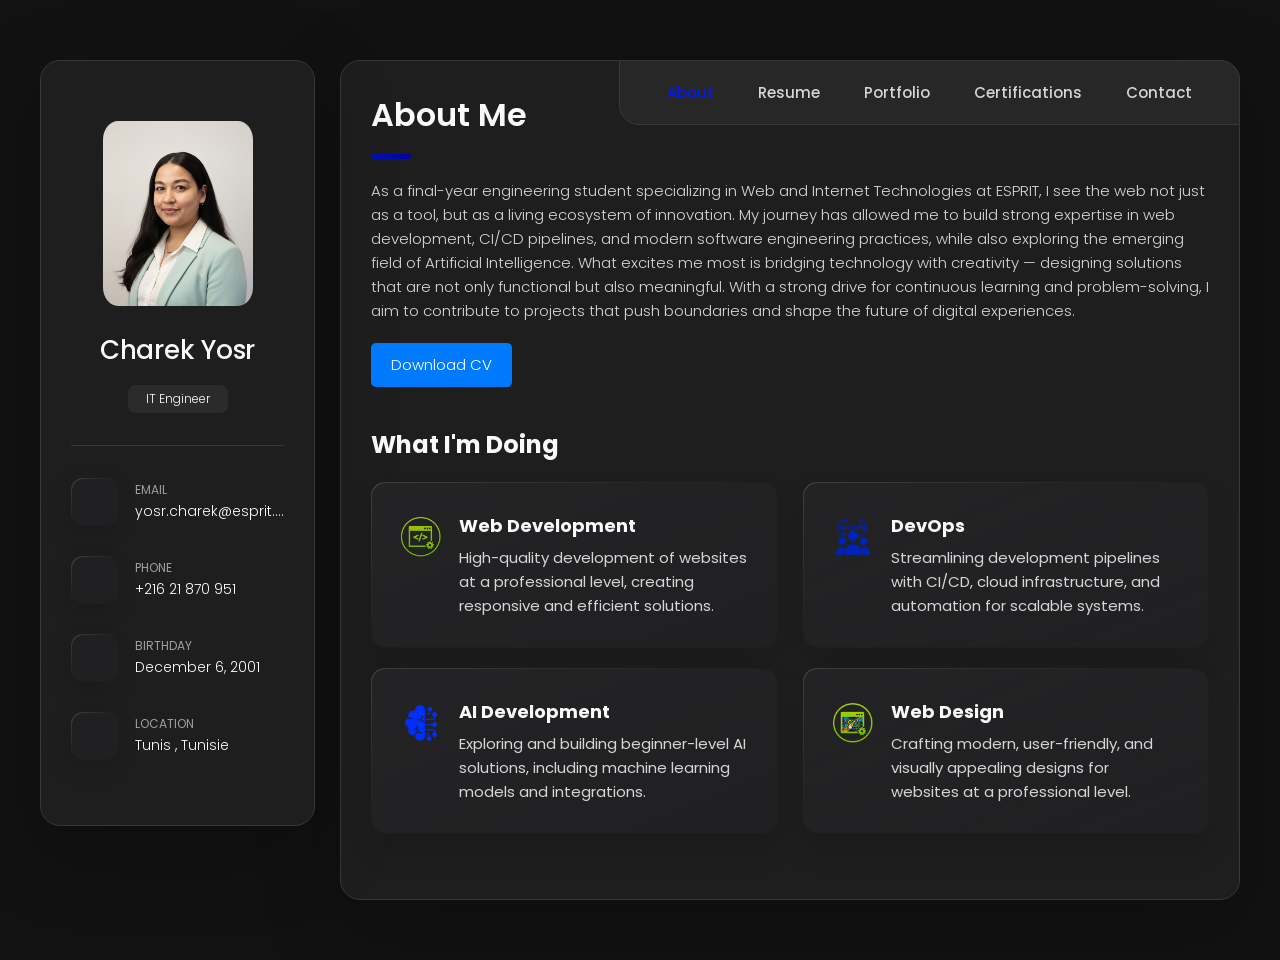
==== commit 7511e30d: "icons" ====
--- a/index.html
+++ b/index.html
@@ -254,7 +254,7 @@
   <ul class="service-list">
     <li class="service-item">
       <div class="service-icon-box">
-        <img src="./assets/images/icon-dev.svg" alt="Web development icon" width="40">
+        <img src="./assets/images/icondev.jpg" alt="Web development icon" width="40">
       </div>
       <div class="service-content-box">
         <h4 class="h4 service-item-title">Web Development</h4>
@@ -265,7 +265,7 @@
     </li>
     <li class="service-item">
       <div class="service-icon-box">
-        <img src="./assets/images/devops.png" alt="DevOps icon" width="40">
+        <img src="./assets/images/devopsicon.png" alt="DevOps icon" width="40">
       </div>
       <div class="service-content-box">
         <h4 class="h4 service-item-title">DevOps</h4>
@@ -276,7 +276,7 @@
     </li>
     <li class="service-item">
       <div class="service-icon-box">
-        <img src="./assets/images/ai.png" alt="AI icon" width="40">
+        <img src="./assets/images/artificial.png" alt="AI icon" width="40">
       </div>
       <div class="service-content-box">
         <h4 class="h4 service-item-title">AI Development</h4>
@@ -291,7 +291,7 @@
     <li class="service-item">
 
       <div class="service-icon-box">
-        <img src="./assets/images/icon-design.svg" alt="Web design icon" width="40">
+        <img src="./assets/images/designicon.png" alt="Web design icon" width="40">
       </div>
 
       <div class="service-content-box">
@@ -1020,9 +1020,34 @@
 
         <section class="blog-posts">
 
-          <ul class="blog-posts-list">
- 
-           
+          <ul class="blog-posts-list">          
+            
+            <li class="blog-post-item">
+              <a href="#">
+
+                <figure class="blog-banner-box">
+                  <img src="./assets/images/dataScienceMLCertif.png" alt="365 DataScience Certificate" loading="lazy">
+                </figure>
+
+                <div class="blog-content">
+
+                  <div class="blog-meta">
+                    <p class="blog-category">365 DataScience</p>
+                    <span class="dot"></span>
+                    <time datetime="2025-11-14">Nov 14, 2025</time>
+                  </div>
+
+                  <h3 class="h3 blog-item-title">The Machine Learning Process A-Z</h3>
+                  <p class="blog-text">
+                    Completed a comprehensive course on machine learning, covering data preprocessing, modeling, evaluation, and deployment.
+                  </p>
+
+
+                </div>
+
+              </a>
+            </li>
+
             <li class="blog-post-item">
               <a href="#">
 
@@ -1042,73 +1067,40 @@
 
                   <h3 class="h3 blog-item-title">Hashgraph Developer Course</h3>
     
-                  <p class="blog-text">
-                    Comprehensive introduction to Hedera development and Web3 technologies.
-                  </p>
+                <p class="blog-text">
+                Successfully completed the Hashgraph Developer Course, gaining practical knowledge of Hedera blockchain, smart contract development, and Web3 applications.
+              </p>
+
 
 
                 </div>
 
               </a>
             </li>
-
-
-            <li class="blog-post-item">
+             <li class="blog-post-item">
               <a href="#">
 
                 <figure class="blog-banner-box">
-                  <img src="./assets/images/certifCrocoCoder.jpg" alt="SpringBoot & Angular - Associate" loading="lazy">
+                  <img src="./assets/images/awsCertif.png" alt="aws - Associate" loading="lazy">
                 </figure>
 
                 <div class="blog-content">
 
                   <div class="blog-meta">
-                    <p class="blog-category">CrocoCoder</p>
+                    <p class="blog-category">The AWS Academy Graduate </p>
 
                     <span class="dot"></span>
 
-                    <time datetime="2022-02-23">Nov 02, 2022</time>
-                  </div>
-
-                  <h3 class="h3 blog-item-title">Web Developer - Associate</h3>
+                    <time datetime="2022-02-23">Oct 31, 2025</time>
+                  </div>
+
+                  <h3 class="h3 blog-item-title">Cloud Foundations Training</h3>
     
                   <p class="blog-text">
-                    Demonstrates proficiency in building and managing graph-based applications using Apollo, focusing on efficient data querying and schema design.
+                     Completed 20 hours of foundational training on AWS Cloud services, cloud computing concepts, and best practices.
                   </p>
 
 
-                </div>
-
-              </a>
-            </li>
-
- 
-            <li class="blog-post-item">
-              <a href="#">
-
-                <figure class="blog-banner-box">
-                  <img src="./assets/images/CERTIFfreecodeCamp.png" alt="Graph Developer - Associate" loading="lazy">
-                </figure>
-
-                <div class="blog-content">
-
-                  <div class="blog-meta">
-                     <p class="blog-category">FreeCodeCamp</p>
-
-                    <span class="dot"></span>
-
-                    <time datetime="2022-02-23">Sep 13, 2025</time>
-                  </div>
-
-                  <h3 class="h3 blog-item-title">Responsive Web Design</h3>
-
-                 <p class="blog-text">
-                  Earned the <strong>Responsive Web Design Developer Certification</strong> from
-                  freeCodeCamp.org, representing approximately <strong>300 hours</strong> of
-                  hands-on web development practice.  
-                  Demonstrates the ability to create accessible, mobile-friendly layouts using modern
-                  HTML and CSS techniques.
-                </p>
                 </div>
 
               </a>
@@ -1178,7 +1170,36 @@
 
               </a>
             </li>
-
+            <li class="blog-post-item">
+                        <a href="#">
+
+                          <figure class="blog-banner-box">
+                            <img src="./assets/images/CERTIFfreecodeCamp.png" alt="Graph Developer - Associate" loading="lazy">
+                          </figure>
+
+                          <div class="blog-content">
+
+                            <div class="blog-meta">
+                              <p class="blog-category">FreeCodeCamp</p>
+
+                              <span class="dot"></span>
+
+                              <time datetime="2022-02-23">Sep 13, 2025</time>
+                            </div>
+
+                            <h3 class="h3 blog-item-title">Responsive Web Design</h3>
+
+                          <p class="blog-text">
+                            Earned the <strong>Responsive Web Design Developer Certification</strong> from
+                            freeCodeCamp.org, representing approximately <strong>300 hours</strong> of
+                            hands-on web development practice.  
+                            Demonstrates the ability to create accessible, mobile-friendly layouts using modern
+                            HTML and CSS techniques.
+                          </p>
+                          </div>
+
+                        </a>
+             </li>
           <li class="blog-post-item">
           <a href="#">
 
@@ -1213,12 +1234,74 @@
 
           </a>
           </li>
-
+         
+           <li class="blog-post-item">
+              <a href="#">
+
+                <figure class="blog-banner-box">
+                  <img src="./assets/images/ciscoCertif.png" alt="Cisco - CCNA: Switching, Routing, and Wireless Essentials" loading="lazy">
+                </figure>
+
+                <div class="blog-content">
+
+                  <div class="blog-meta">
+                    <p class="blog-category">Cisco Networking Academy</p>
+
+                    <span class="dot"></span>
+
+                    <time datetime="2024-09-11">Sep 11, 2024</time>
+                  </div>
+
+                  <h3 class="h3 blog-item-title">CCNA: Switching, Routing, and Wireless Essentials</h3>
+
+                  <p class="blog-text">
+                    Certified in configuring VLANs, inter-VLAN routing, Layer 3 troubleshooting, network redundancy, and WLAN management.
+                  </p>
+
+                </div>
+
+              </a>
+          </li>
+
+             <li class="blog-post-item">
+              <a href="#">
+
+                <figure class="blog-banner-box">
+                  <img src="./assets/images/certifCrocoCoder.jpg" alt="SpringBoot & Angular - Associate" loading="lazy">
+                </figure>
+
+                <div class="blog-content">
+
+                  <div class="blog-meta">
+                    <p class="blog-category">CrocoCoder</p>
+
+                    <span class="dot"></span>
+
+                    <time datetime="2022-02-23">Nov 02, 2022</time>
+                  </div>
+
+                  <h3 class="h3 blog-item-title">Web Developer - Associate</h3>
+    
+                  <p class="blog-text">
+                    Demonstrates proficiency in building and managing graph-based applications using Apollo, focusing on efficient data querying and schema design.
+                  </p>
+
+
+                </div>
+
+              </a>
+            </li>
           </ul>
 
         </section>
 
+
       </article>
+<!-- Overlay spécifique pour les certificats -->
+<div id="overlayCertif" class="overlay-certif">
+  <span class="close-certif">&times;</span>
+  <img class="overlay-certif-img" src="" alt="Certificate Fullscreen">
+</div>
 
      <!--
         - #CONTACT
@@ -1264,6 +1347,7 @@
 </article>
 
     </div>
+
     <!-- Modal Carousel -->
     <div id="carouselModal" class="modal">
       <div class="modal-content">
@@ -1484,6 +1568,7 @@
 <script src='https://cdnjs.cloudflare.com/ajax/libs/gsap/3.6.1/gsap.min.js'></script>
 <script src='https://cdnjs.cloudflare.com/ajax/libs/zepto/1.2.0/zepto.min.js'></script>
 <script src="./assets/js/script.js"></script>
+<script src="./assets/js/certif.js"></script>
 <script src="./assets/js/image.js"></script>
 <script src="./assets/js/imageClassyPhone.js"></script>
 <script src="./assets/js/imageTuniCollab.js"></script>
--- a/assets/css/style.css
+++ b/assets/css/style.css
@@ -1062,8 +1062,8 @@
 
 .blog-banner-box {
   width: 100%;
-  height: 200px;
-  border-radius: 12px;
+  height: 300px;
+  border-radius: 16px;
   overflow: hidden;
 }
 
@@ -1074,7 +1074,7 @@
   transition: var(--transition-1);
 }
 
-.blog-post-item > a:hover .blog-banner-box img { transform: scale(1.1); }
+.blog-post-item > a:hover .blog-banner-box img { transform: scale(1.05); }
 
 .blog-content { padding: 15px; }
 
@@ -2150,4 +2150,34 @@
 
   .timeline-text { max-width: 700px; }
 
-}+}
+/* Overlay plein écran pour certificats */
+.overlay-certif {
+  display: none; /* caché par défaut */
+  position: fixed;
+  top: 0;
+  left: 0;
+  width: 100%;
+  height: 100%;
+  background-color: rgba(0,0,0,0.85);
+  justify-content: center;
+  align-items: center;
+  z-index: 9999;
+}
+
+.overlay-certif-img {
+  max-width: 90%;
+  max-height: 90%;
+  border-radius: 12px;
+  box-shadow: 0 0 25px rgba(0,0,0,0.6);
+}
+
+.close-certif {
+  position: absolute;
+  top: 20px;
+  right: 30px;
+  color: #fff;
+  font-size: 40px;
+  cursor: pointer;
+  font-weight: bold;
+}
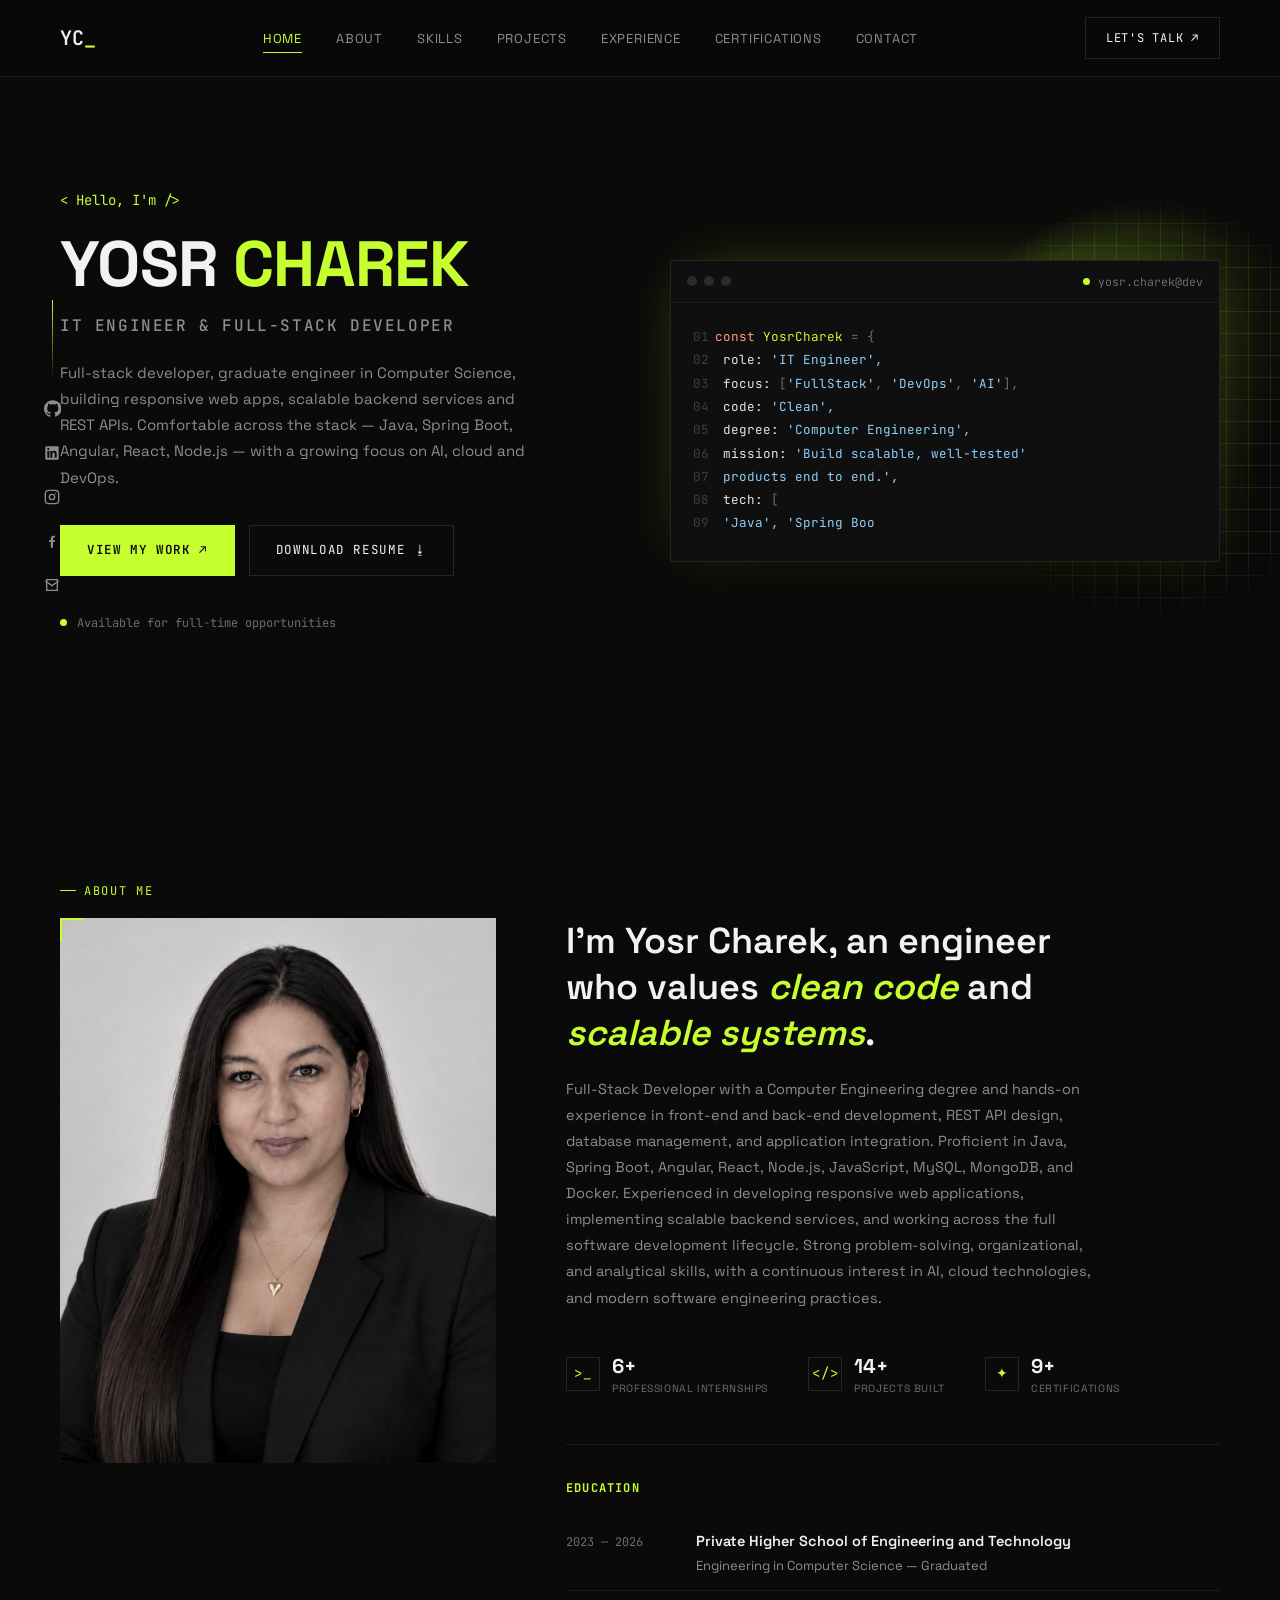
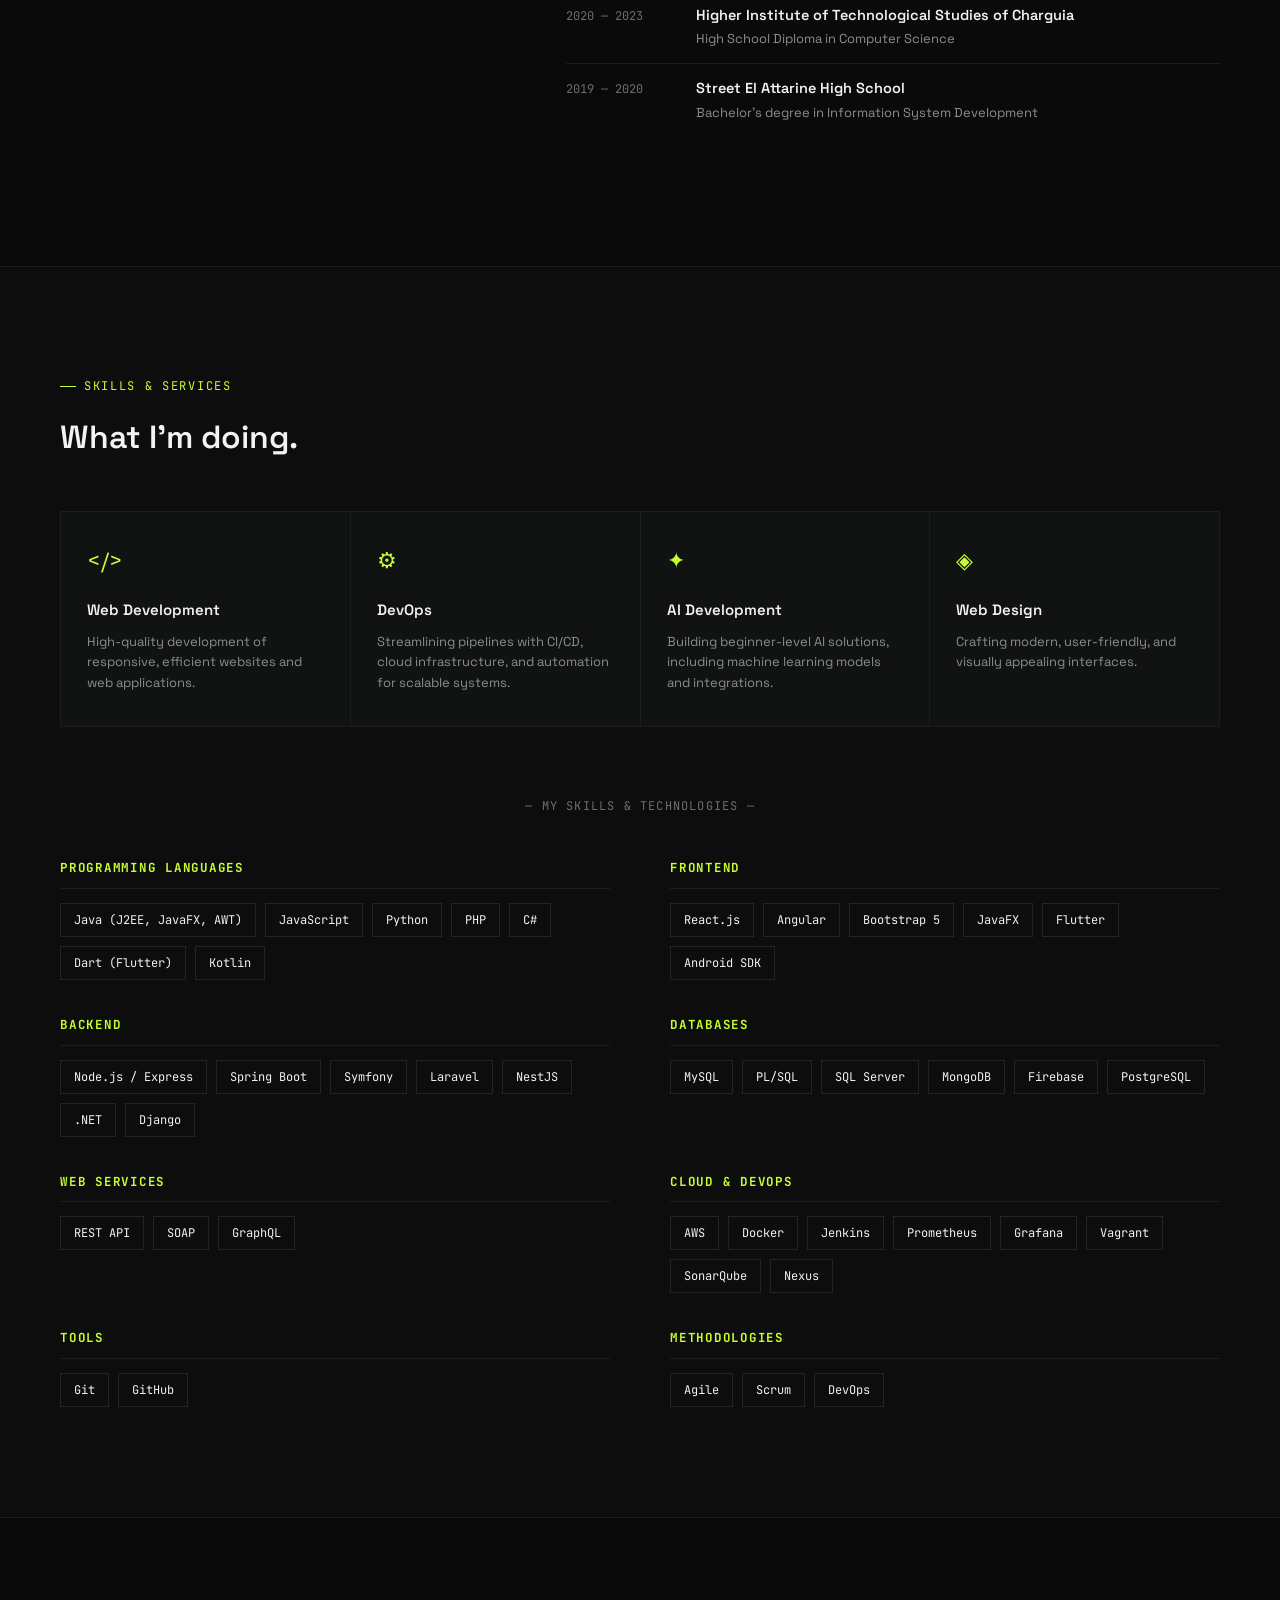
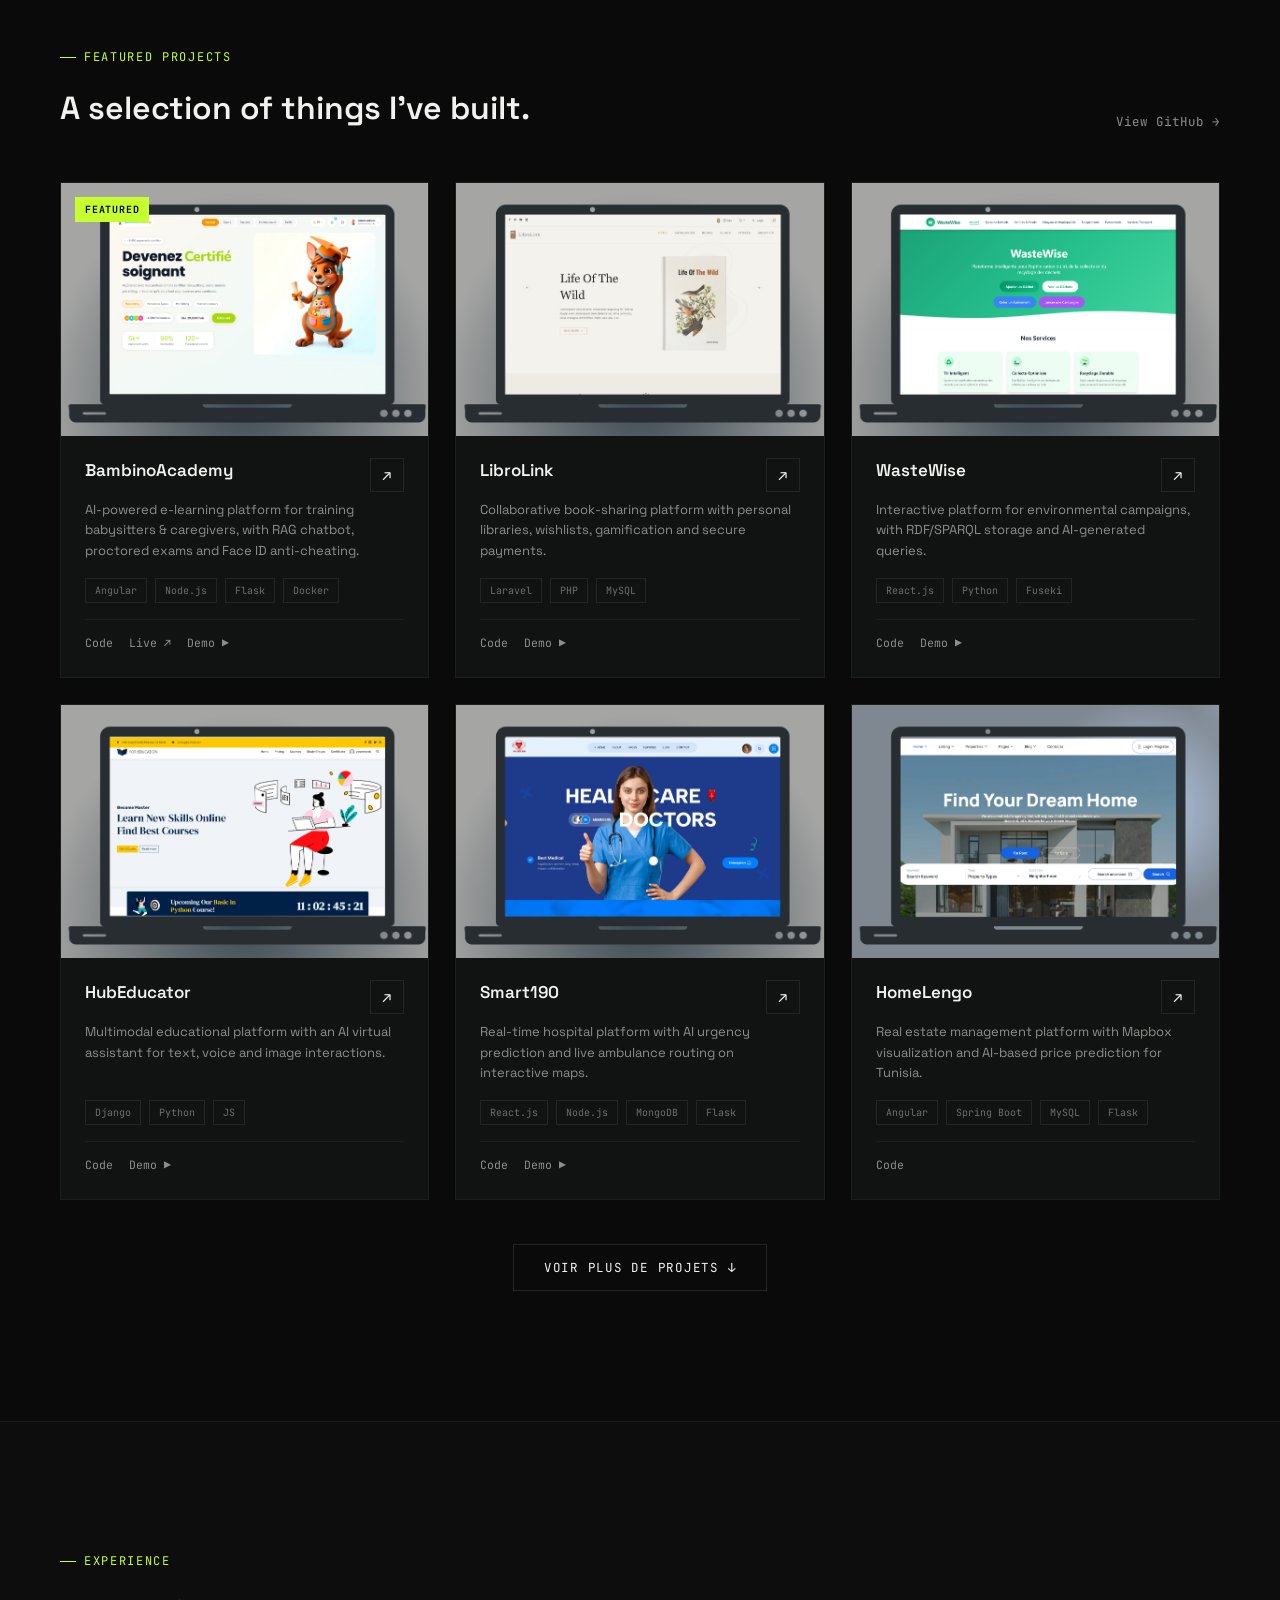
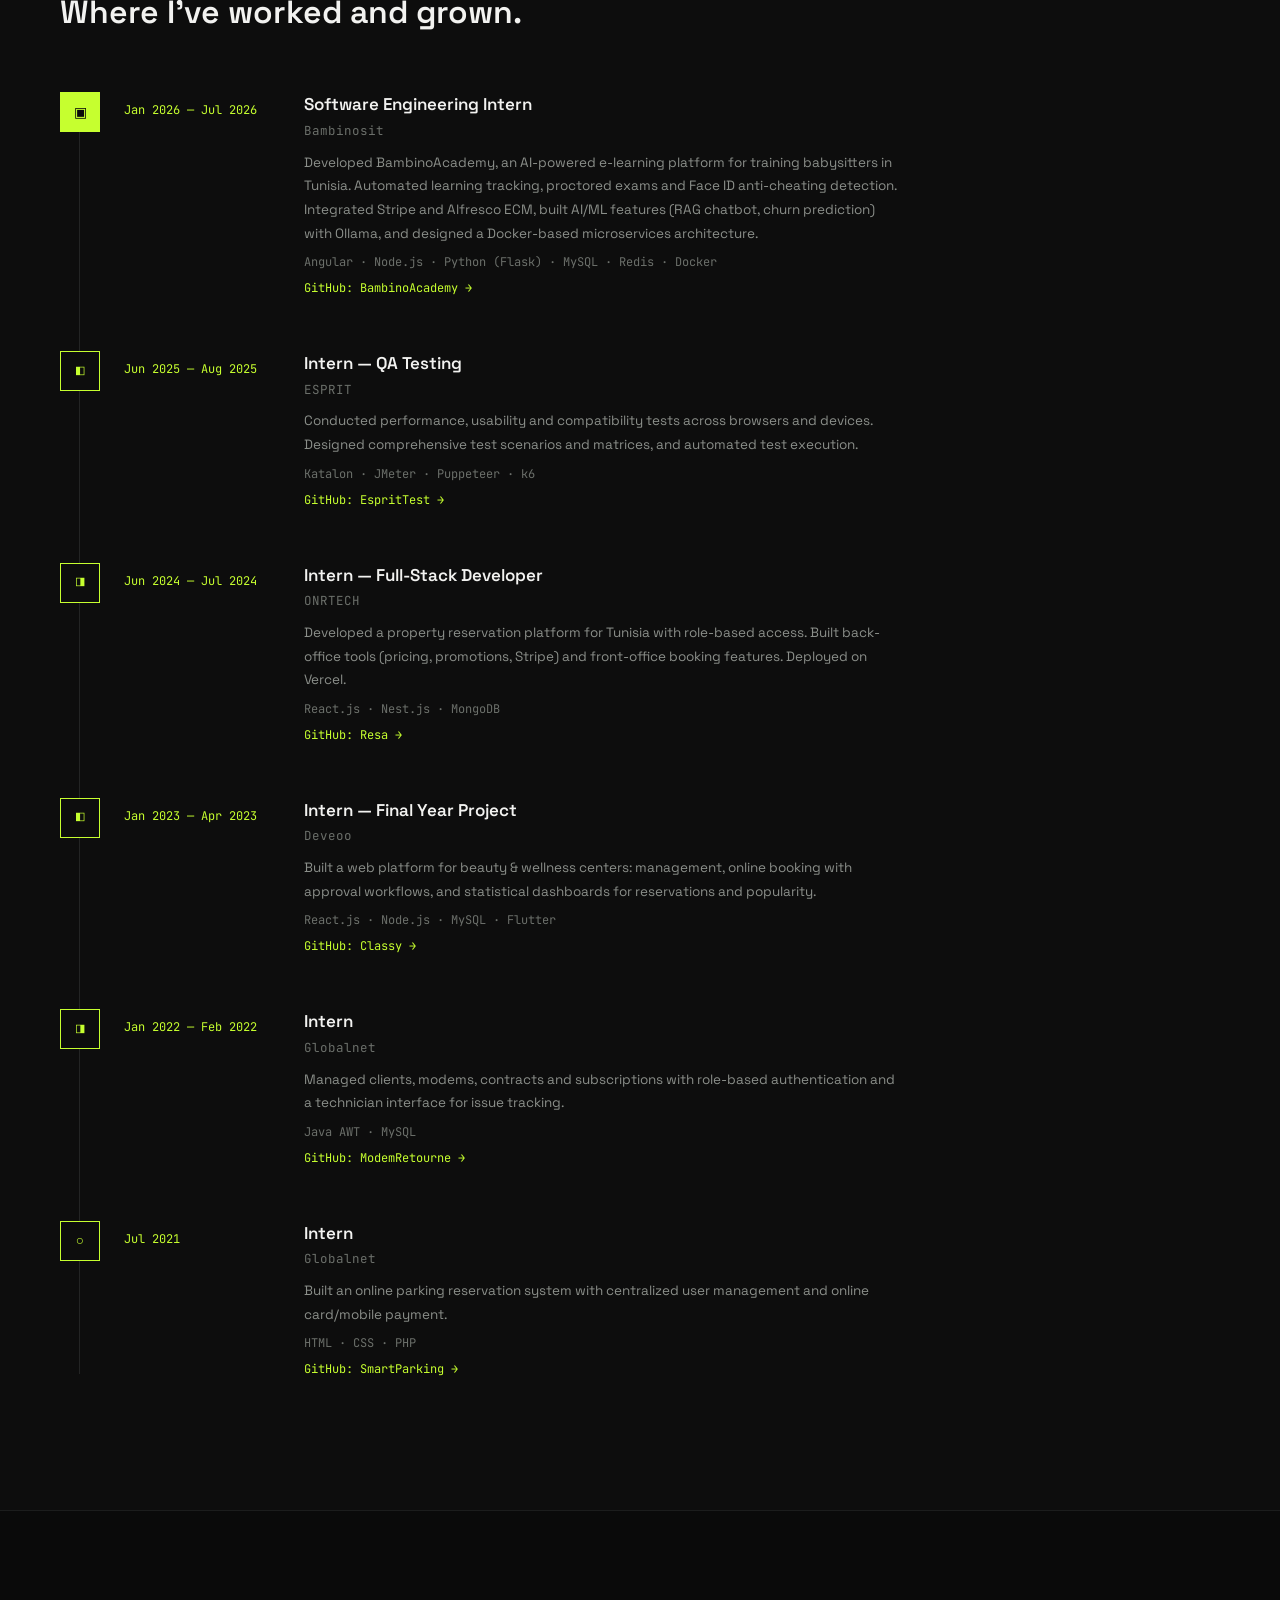
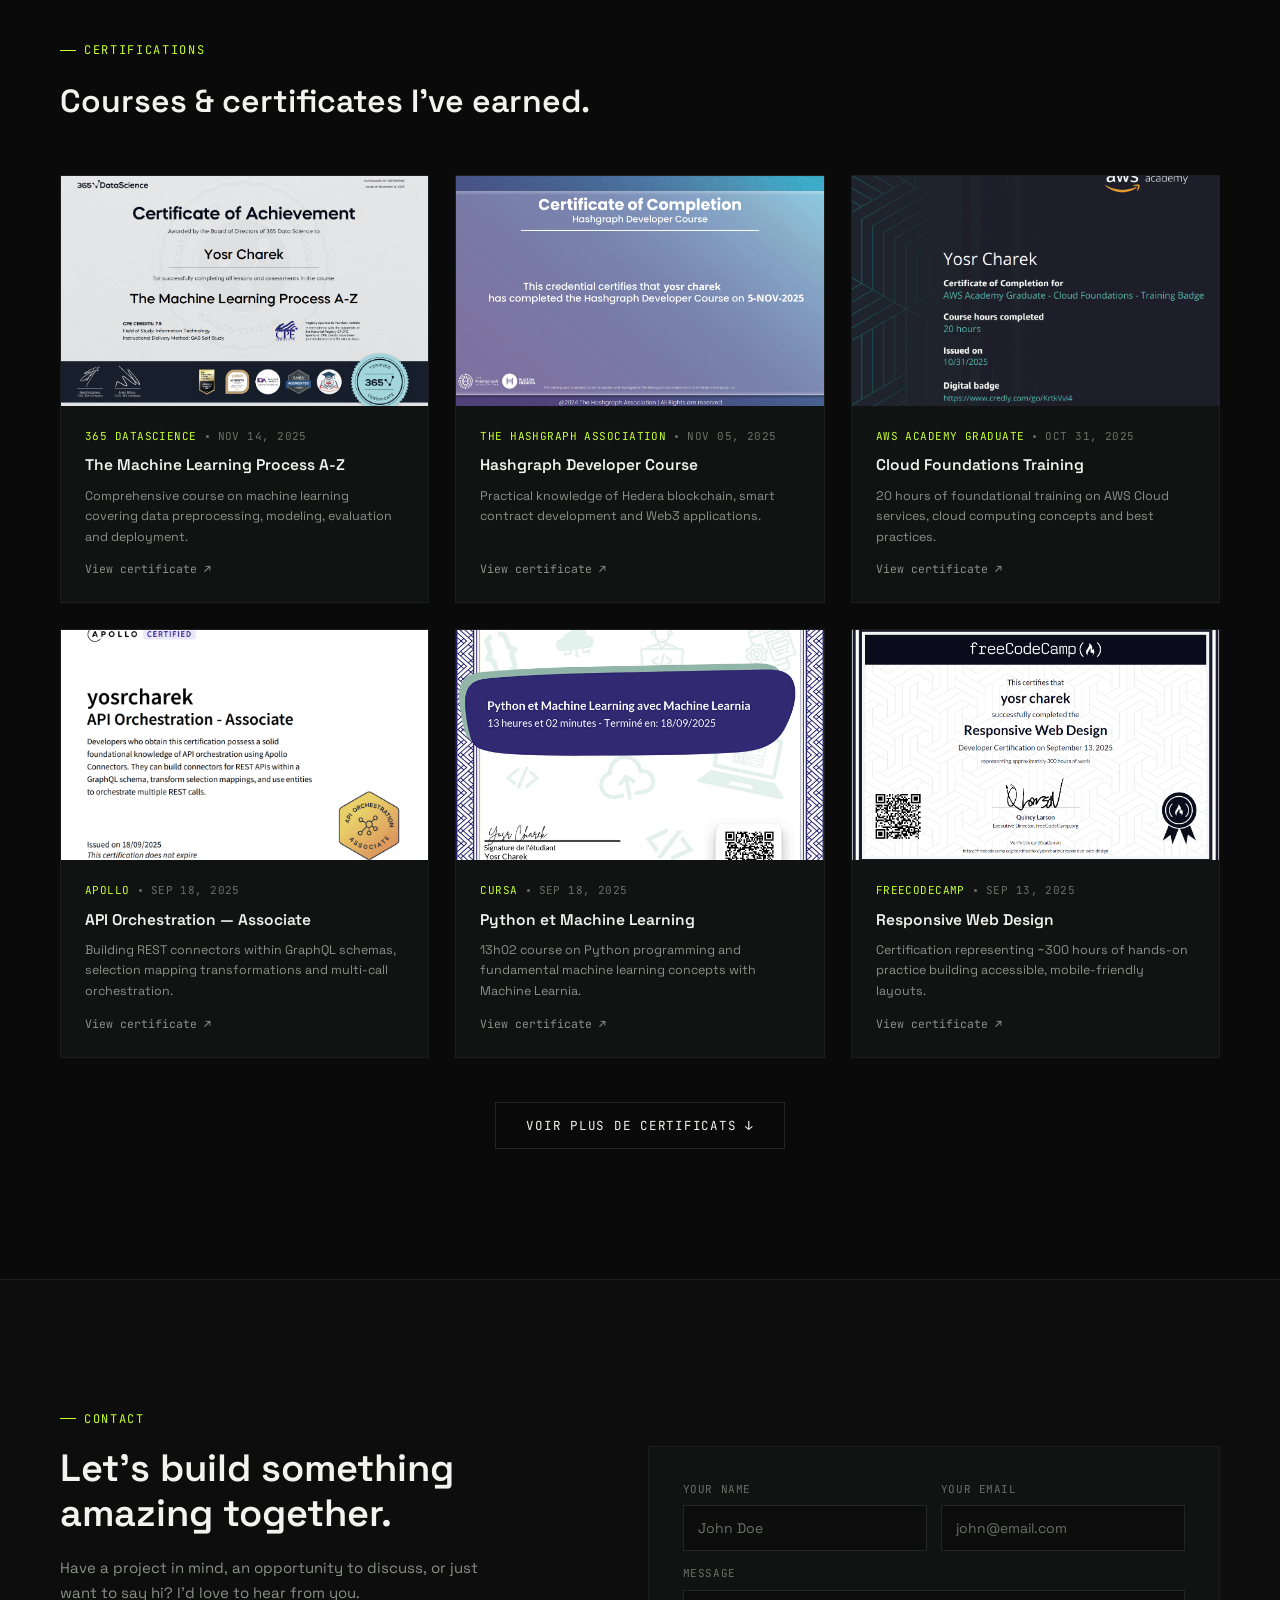
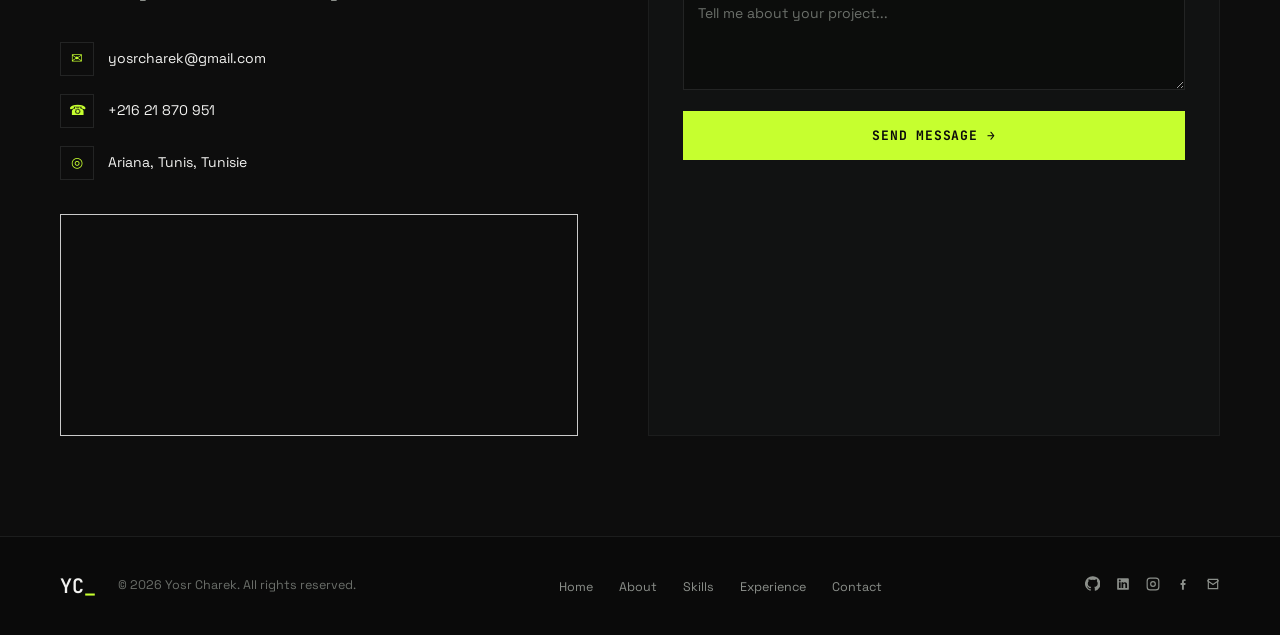
==== commit 76e85464: "new version" ====
--- a/index.html
+++ b/index.html
@@ -1,1589 +1,1146 @@
 <!DOCTYPE html>
-<html lang="en">
-
+<html lang="fr">
 <head>
-  <meta charset="UTF-8">
-  <meta http-equiv="X-UA-Compatible" content="IE=edge">
-  <meta name="viewport" content="width=device-width, initial-scale=1.0">
-  <title>Charek Yosr</title>
-
-  <!--
-    - favicon
-  -->
-  <link rel="shortcut icon" href="./assets/images/profilpic.png" type="image/x-icon">
- <link rel="stylesheet" href="https://public.codepenassets.com/css/reset-2.0.min.css">
-  <!--
-    - custom css link
-  -->
-  <link rel="stylesheet" href="./assets/css/style.css">
-  <!--
-    - google font link
-  -->
-  <link rel="preconnect" href="https://fonts.googleapis.com">
-  <link rel="preconnect" href="https://fonts.gstatic.com" crossorigin>
-  <link href="https://fonts.googleapis.com/css2?family=Poppins:wght@300;400;500;600&display=swap" rel="stylesheet">
+<meta charset="UTF-8">
+<meta name="viewport" content="width=device-width, initial-scale=1.0">
+<title>Yosr Charek — IT Engineer & Full-Stack Developer</title>
+<link rel="icon" type="image/svg+xml" href="data:image/svg+xml,%3Csvg xmlns='http://www.w3.org/2000/svg' viewBox='0 0 64 64'%3E%3Crect width='64' height='64' fill='%230a0a0a'/%3E%3Ctext x='32' y='40' font-family='JetBrains Mono, Consolas, monospace' font-weight='700' font-size='30' fill='%23f2f2f0' text-anchor='middle'%3EYC%3C/text%3E%3Crect x='42' y='44' width='14' height='5' fill='%23c6ff2f'/%3E%3C/svg%3E">
+<link rel="preconnect" href="https://fonts.googleapis.com">
+<link href="https://fonts.googleapis.com/css2?family=Space+Grotesk:wght@400;500;600;700&family=JetBrains+Mono:wght@400;500;600&display=swap" rel="stylesheet">
+<style>
+  :root{
+    --bg:#0a0a0a;
+    --bg-soft:#0d0d0d;
+    --panel:#111212;
+    --panel-2:#141515;
+    --border:#232424;
+    --border-soft:#1c1d1d;
+    --text:#f2f2f0;
+    --muted:#8b8f8a;
+    --muted-2:#6b6f6a;
+    --lime:#c6ff2f;
+    --lime-dim:#9bd11f;
+    --lime-glow:rgba(198,255,47,.35);
+  }
+  *{margin:0;padding:0;box-sizing:border-box;}
+  html{scroll-behavior:smooth;}
+  body{
+    background:var(--bg);
+    color:var(--text);
+    font-family:'Space Grotesk',sans-serif;
+    line-height:1.5;
+    overflow-x:hidden;
+  }
+  .mono{font-family:'JetBrains Mono',monospace;}
+  a{color:inherit;text-decoration:none;}
+  img{display:block;max-width:100%;}
+  ::selection{background:var(--lime);color:#0a0a0a;}
+  a:focus-visible, button:focus-visible, input:focus-visible, textarea:focus-visible, select:focus-visible{
+    outline:2px solid var(--lime);
+    outline-offset:2px;
+  }
+  .wrap{max-width:1240px;margin:0 auto;padding:0 40px;}
+  section{position:relative;}
+
+  .eyebrow{
+    font-family:'JetBrains Mono',monospace;
+    font-size:12px;letter-spacing:.14em;color:var(--lime);
+    text-transform:uppercase;display:flex;align-items:center;gap:8px;margin-bottom:18px;
+  }
+  .eyebrow::before{content:'';width:16px;height:1px;background:var(--lime);display:inline-block;}
+
+  /* ---------- NAV ---------- */
+  header{
+    position:fixed;top:0;left:0;right:0;z-index:1000;
+    background:rgba(9,9,9,.72);
+    backdrop-filter:blur(14px) saturate(140%);
+    border-bottom:1px solid var(--border-soft);
+    transition:background .3s ease;
+  }
+  .nav{max-width:1240px;margin:0 auto;padding:0 40px;height:76px;display:flex;align-items:center;justify-content:space-between;}
+  .logo{font-family:'JetBrains Mono',monospace;font-weight:600;font-size:20px;color:var(--text);}
+  .logo span{color:var(--lime);}
+  .nav-links{display:flex;gap:34px;list-style:none;}
+  .nav-links a{font-size:13px;letter-spacing:.06em;text-transform:uppercase;color:var(--muted);position:relative;padding:6px 0;transition:color .25s ease;cursor:pointer;}
+  .nav-links a::after{content:'';position:absolute;left:0;bottom:0;width:0;height:1px;background:var(--lime);transition:width .3s ease;}
+  .nav-links a:hover, .nav-links a.active{color:var(--text);}
+  .nav-links a.active{color:var(--lime);}
+  .nav-links a:hover::after, .nav-links a.active::after{width:100%;}
+  .talk-btn{
+    font-family:'JetBrains Mono',monospace;font-size:12px;letter-spacing:.06em;text-transform:uppercase;
+    padding:11px 20px;border:1px solid var(--border);color:var(--text);
+    display:inline-flex;align-items:center;gap:8px;
+    transition:border-color .25s ease, color .25s ease, transform .2s ease;
+  }
+  .talk-btn:hover{border-color:var(--lime);color:var(--lime);transform:translateY(-1px);}
+  .burger{display:none;background:none;border:none;color:var(--text);font-size:22px;cursor:pointer;}
+
+  /* ---------- HERO ---------- */
+  .hero{padding:190px 0 120px;position:relative;overflow:hidden;}
+  .hero-grid{display:grid;grid-template-columns:1fr 1fr;gap:60px;align-items:center;position:relative;}
+  .side-rail{position:fixed;left:40px;top:0;bottom:0;width:24px;display:flex;flex-direction:column;align-items:center;justify-content:center;gap:20px;z-index:50;}
+  .side-rail .line{width:1px;height:80px;background:linear-gradient(var(--lime), transparent);}
+  .side-rail .icons{display:flex;flex-direction:column;gap:20px;}
+  .side-rail a{color:var(--muted);font-size:16px;transition:color .25s ease, transform .25s ease;}
+  .side-rail a:hover{color:var(--lime);transform:translateY(-2px);}
+
+  .hero-tag{font-family:'JetBrains Mono',monospace;color:var(--lime);font-size:14px;margin-bottom:20px;opacity:0;animation:fadeUp .7s ease forwards .1s;}
+  .hero h1{font-size:clamp(38px, 5.4vw, 64px);font-weight:700;letter-spacing:-.01em;line-height:1.04;color:var(--text);opacity:0;animation:fadeUp .7s ease forwards .22s;}
+  .hero h1 .accent{color:var(--lime);}
+  .hero h2{font-family:'JetBrains Mono',monospace;font-size:clamp(13px,1.5vw,16px);letter-spacing:.1em;color:var(--muted);font-weight:500;margin-top:16px;text-transform:uppercase;opacity:0;animation:fadeUp .7s ease forwards .32s;}
+  .hero p{margin-top:22px;max-width:480px;color:var(--muted);font-size:15px;line-height:1.75;opacity:0;animation:fadeUp .7s ease forwards .42s;}
+  .hero-actions{margin-top:34px;display:flex;gap:14px;flex-wrap:wrap;opacity:0;animation:fadeUp .7s ease forwards .52s;}
+  .btn{font-family:'JetBrains Mono',monospace;font-size:12.5px;letter-spacing:.05em;text-transform:uppercase;padding:15px 26px;display:inline-flex;align-items:center;gap:10px;cursor:pointer;border:1px solid transparent;transition:transform .22s ease, box-shadow .22s ease, color .22s ease, border-color .22s ease;}
+  .btn-primary{background:var(--lime);color:#0a0a0a;font-weight:600;}
+  .btn-primary:hover{transform:translateY(-2px);box-shadow:0 10px 30px -8px var(--lime-glow);}
+  .btn-ghost{border-color:var(--border);color:var(--text);}
+  .btn-ghost:hover{border-color:var(--lime);color:var(--lime);transform:translateY(-2px);}
+  .hero-note{margin-top:38px;font-family:'JetBrains Mono',monospace;font-size:12px;color:var(--muted-2);display:flex;align-items:center;gap:10px;opacity:0;animation:fadeUp .7s ease forwards .62s;}
+  .pulse-dot{width:7px;height:7px;border-radius:50%;background:var(--lime);animation:pulse 2s infinite;}
+  @keyframes pulse{0%{box-shadow:0 0 0 0 rgba(198,255,47,.5);}70%{box-shadow:0 0 0 8px rgba(198,255,47,0);}100%{box-shadow:0 0 0 0 rgba(198,255,47,0);}}
+  @keyframes fadeUp{from{opacity:0;transform:translateY(18px);}to{opacity:1;transform:translateY(0);}}
+
+  .code-wrap{position:relative;opacity:0;animation:fadeUp .8s ease forwards .35s;}
+  .globe{position:absolute;right:-140px;top:-60px;width:420px;height:420px;border-radius:50%;
+    background:radial-gradient(circle at 35% 30%, rgba(198,255,47,.18), transparent 55%),
+      repeating-linear-gradient(0deg, rgba(198,255,47,.10) 0 1px, transparent 1px 22px),
+      repeating-linear-gradient(90deg, rgba(198,255,47,.10) 0 1px, transparent 1px 22px);
+    -webkit-mask-image:radial-gradient(circle, black 60%, transparent 72%);
+    mask-image:radial-gradient(circle, black 60%, transparent 72%);
+    z-index:0;animation:spin 60s linear infinite;pointer-events:none;
+  }
+  @keyframes spin{to{transform:rotate(360deg);}}
+  .editor{position:relative;z-index:1;background:#0e0f0e;border:1px solid var(--border);box-shadow:0 40px 80px -30px rgba(0,0,0,.7), 0 0 60px -20px var(--lime-glow);}
+  .editor-bar{display:flex;align-items:center;justify-content:space-between;padding:12px 16px;border-bottom:1px solid var(--border-soft);}
+  .dots{display:flex;gap:7px;}
+  .dots span{width:10px;height:10px;border-radius:50%;background:#2a2b2a;}
+  .editor-bar .filename{font-family:'JetBrains Mono',monospace;font-size:11.5px;color:var(--muted-2);display:flex;align-items:center;gap:8px;}
+  .status-dot{width:7px;height:7px;border-radius:50%;background:var(--lime);flex-shrink:0;}
+  .editor-body{padding:22px 22px 26px;font-family:'JetBrains Mono',monospace;font-size:12.6px;line-height:1.85;overflow-x:auto;}
+  .editor-body .ln{color:#3d3f3c;display:inline-block;width:22px;user-select:none;}
+  .tok-kw{color:#ff9d7a;} .tok-var{color:#c6ff2f;} .tok-str{color:#8fd0ff;} .tok-prop{color:#e7e7e2;} .tok-com{color:#54564f;font-style:italic;} .tok-punc{color:#6b6f6a;}
+  .type-cursor{display:inline-block;width:7px;height:14px;background:var(--lime);vertical-align:middle;animation:blink 1s steps(1) infinite;margin-left:2px;}
+  @keyframes blink{50%{opacity:0;}}
+
+  .reveal{opacity:0;transform:translateY(28px);transition:opacity .7s ease, transform .7s ease;}
+  .reveal.in{opacity:1;transform:translateY(0);}
+  .stagger .reveal:nth-child(1){transition-delay:.02s;} .stagger .reveal:nth-child(2){transition-delay:.08s;}
+  .stagger .reveal:nth-child(3){transition-delay:.14s;} .stagger .reveal:nth-child(4){transition-delay:.20s;}
+  .stagger .reveal:nth-child(5){transition-delay:.26s;} .stagger .reveal:nth-child(6){transition-delay:.32s;}
+  .stagger .reveal:nth-child(7){transition-delay:.38s;} .stagger .reveal:nth-child(8){transition-delay:.44s;}
+  .stagger .reveal:nth-child(9){transition-delay:.50s;}
+
+  /* ---------- ABOUT ---------- */
+  .about{padding:130px 0;}
+  .about-grid{display:grid;grid-template-columns:.8fr 1.2fr;gap:70px;align-items:start;}
+  .about-photo{position:relative;aspect-ratio:4/5;overflow:hidden;background:#111;}
+  .about-photo img{width:100%;height:100%;object-fit:cover;filter:grayscale(.55) contrast(1.05);transition:filter .4s ease;}
+  .about-photo:hover img{filter:grayscale(0) contrast(1.05);}
+  .about-photo::before{content:'';position:absolute;inset:0;border:1px solid var(--lime);transform:translate(14px,14px);z-index:-1;}
+  .about-photo::after{content:'';position:absolute;left:0;top:0;width:22px;height:22px;border-left:2px solid var(--lime);border-top:2px solid var(--lime);}
+  .about-text h3{font-size:clamp(26px,3.2vw,36px);font-weight:600;line-height:1.28;max-width:560px;}
+  .about-text h3 .hl{color:var(--lime);font-style:italic;}
+  .about-text p{margin-top:20px;color:var(--muted);max-width:540px;font-size:14.5px;line-height:1.8;}
+  .stat-row{display:flex;gap:40px;margin-top:40px;flex-wrap:wrap;}
+  .stat{display:flex;align-items:center;gap:12px;}
+  .stat .ic{color:var(--lime);font-family:'JetBrains Mono',monospace;font-size:14px;border:1px solid var(--border);width:34px;height:34px;display:flex;align-items:center;justify-content:center;flex-shrink:0;}
+  .stat b{display:block;font-size:20px;font-weight:700;}
+  .stat span{display:block;font-size:10.5px;letter-spacing:.06em;color:var(--muted-2);text-transform:uppercase;}
+
+  .edu-block{margin-top:48px;border-top:1px solid var(--border-soft);padding-top:34px;}
+  .edu-block h4{font-family:'JetBrains Mono',monospace;font-size:12px;letter-spacing:.1em;text-transform:uppercase;color:var(--lime);margin-bottom:20px;}
+  .edu-item{display:grid;grid-template-columns:110px 1fr;gap:20px;padding:14px 0;border-bottom:1px solid var(--border-soft);}
+  .edu-item:last-child{border-bottom:none;}
+  .edu-item .yr{font-family:'JetBrains Mono',monospace;font-size:12px;color:var(--muted-2);padding-top:2px;}
+  .edu-item .sc{font-size:14.5px;font-weight:600;}
+  .edu-item .deg{font-size:13px;color:var(--muted);margin-top:3px;}
+
+  /* ---------- SKILLS / SERVICES ---------- */
+  .skills{padding:110px 0;background:var(--bg-soft);border-top:1px solid var(--border-soft);border-bottom:1px solid var(--border-soft);}
+  .skills h3{font-size:clamp(26px,2.8vw,32px);font-weight:600;max-width:560px;margin-bottom:50px;}
+  .skill-grid{display:grid;grid-template-columns:repeat(4,1fr);gap:1px;background:var(--border-soft);border:1px solid var(--border-soft);margin-bottom:70px;}
+  .skill-card{background:var(--panel);padding:32px 26px;transition:background .3s ease;}
+  .skill-card:hover{background:var(--panel-2);}
+  .skill-card .sic{color:var(--lime);font-size:22px;margin-bottom:22px;display:block;}
+  .skill-card h4{font-size:15px;font-weight:600;margin-bottom:10px;}
+  .skill-card p{font-size:13px;color:var(--muted);line-height:1.6;}
+
+  .stack-title{font-family:'JetBrains Mono',monospace;font-size:12px;letter-spacing:.1em;text-transform:uppercase;color:var(--muted-2);margin-bottom:44px;text-align:center;}
+  .stack-grid{display:grid;grid-template-columns:repeat(2,1fr);gap:36px 60px;}
+  .stack-cat h5{font-family:'JetBrains Mono',monospace;font-size:12.5px;color:var(--lime);text-transform:uppercase;letter-spacing:.06em;margin-bottom:14px;padding-bottom:10px;border-bottom:1px solid var(--border-soft);}
+  .pill-row{display:flex;flex-wrap:wrap;gap:9px;}
+  .pill{font-family:'JetBrains Mono',monospace;font-size:12px;color:var(--text);border:1px solid var(--border);padding:7px 13px;transition:border-color .25s ease, color .25s ease, transform .2s ease;}
+  .pill:hover{border-color:var(--lime);color:var(--lime);transform:translateY(-2px);}
+
+  /* ---------- PROJECTS ---------- */
+  .projects{padding:130px 0;}
+  .proj-head{display:flex;align-items:flex-end;justify-content:space-between;margin-bottom:50px;flex-wrap:wrap;gap:16px;}
+  .proj-head h3{font-size:clamp(26px,2.8vw,32px);font-weight:600;}
+  .view-all{font-family:'JetBrains Mono',monospace;font-size:12.5px;color:var(--muted);display:flex;align-items:center;gap:8px;}
+  .proj-grid{display:grid;grid-template-columns:repeat(3,1fr);gap:26px;}
+  .proj-card{border:1px solid var(--border-soft);background:var(--panel);overflow:hidden;transition:border-color .3s ease, transform .35s ease;display:flex;flex-direction:column;}
+  .proj-card:hover{border-color:var(--lime);transform:translateY(-6px);}
+  .proj-thumb{position:relative;aspect-ratio:16/11;overflow:hidden;background:#0f0f0f;}
+  .proj-thumb img{width:100%;height:100%;object-fit:cover;transition:transform .5s ease;}
+  .proj-card:hover .proj-thumb img{transform:scale(1.06);}
+  .proj-badge{position:absolute;top:14px;left:14px;background:var(--lime);color:#0a0a0a;font-family:'JetBrains Mono',monospace;font-size:10px;letter-spacing:.08em;padding:5px 10px;text-transform:uppercase;font-weight:700;}
+  .proj-body{padding:22px 24px 26px;flex:1;display:flex;flex-direction:column;}
+  .proj-body .top{display:flex;justify-content:space-between;align-items:flex-start;}
+  .proj-body h4{font-size:17px;font-weight:600;}
+  .proj-body .arrow{width:34px;height:34px;border:1px solid var(--border);display:flex;align-items:center;justify-content:center;flex-shrink:0;transition:border-color .25s ease, background .25s ease, transform .25s ease;}
+  .proj-card:hover .arrow{border-color:var(--lime);background:var(--lime);color:#0a0a0a;transform:rotate(45deg);}
+  .proj-body p{font-size:13px;color:var(--muted);margin-top:8px;line-height:1.6;flex:1;}
+  .tags{display:flex;flex-wrap:wrap;gap:8px;margin-top:16px;}
+  .tags span{font-family:'JetBrains Mono',monospace;font-size:10px;color:var(--muted-2);border:1px solid var(--border);padding:4px 9px;}
+  .proj-links{display:flex;flex-wrap:wrap;gap:16px;margin-top:16px;padding-top:14px;border-top:1px solid var(--border-soft);}
+  .proj-links a{font-family:'JetBrains Mono',monospace;font-size:11.5px;color:var(--muted);transition:color .25s ease;}
+  .proj-links a:hover{color:var(--lime);}
+
+  .show-more-wrap{display:flex;justify-content:center;margin-top:44px;}
+  .show-more-btn{
+    font-family:'JetBrains Mono',monospace;font-size:12.5px;letter-spacing:.06em;text-transform:uppercase;
+    background:none;border:1px solid var(--border);color:var(--text);padding:14px 30px;cursor:pointer;
+    transition:border-color .25s ease, color .25s ease, transform .2s ease;
+  }
+  .show-more-btn:hover{border-color:var(--lime);color:var(--lime);transform:translateY(-2px);}
+  .more-hidden{display:none !important;}
+
+  /* ---------- EXPERIENCE ---------- */
+  .experience{padding:130px 0;background:var(--bg-soft);border-top:1px solid var(--border-soft);border-bottom:1px solid var(--border-soft);}
+  .experience h3{font-size:clamp(26px,2.8vw,32px);font-weight:600;margin-bottom:56px;}
+  .timeline{position:relative;padding-left:64px;}
+  .timeline::before{content:'';position:absolute;left:19px;top:6px;bottom:6px;width:1px;background:var(--border);}
+  .tl-item{position:relative;padding-bottom:52px;display:grid;grid-template-columns:150px 1fr;gap:30px;}
+  .tl-item:last-child{padding-bottom:0;}
+  .tl-dot{position:absolute;left:-64px;top:0;width:40px;height:40px;border:1px solid var(--lime);background:var(--bg-soft);display:flex;align-items:center;justify-content:center;color:var(--lime);font-size:14px;font-family:'JetBrains Mono',monospace;}
+  .tl-item.current .tl-dot{background:var(--lime);color:#0a0a0a;}
+  .tl-date{font-family:'JetBrains Mono',monospace;color:var(--lime);font-size:12px;padding-top:9px;}
+  .tl-role h4{font-size:17px;font-weight:600;}
+  .tl-role .co{color:var(--muted-2);font-size:12.5px;margin-top:4px;margin-bottom:10px;font-family:'JetBrains Mono',monospace;}
+  .tl-role p{color:var(--muted);font-size:13.5px;line-height:1.75;max-width:600px;}
+  .tl-role .stackline{color:var(--muted-2);font-size:12px;margin-top:8px;font-family:'JetBrains Mono',monospace;}
+  .tl-role a.gh{color:var(--lime);font-size:12px;font-family:'JetBrains Mono',monospace;display:inline-block;margin-top:8px;}
+  .tl-role a.gh:hover{text-decoration:underline;}
+
+  /* ---------- CERTIFICATIONS (ex-testimonials) ---------- */
+  .certifications{padding:130px 0;}
+  .certifications h3{font-size:clamp(26px,2.8vw,32px);font-weight:600;margin-bottom:50px;}
+  .cert-grid{display:grid;grid-template-columns:repeat(3,1fr);gap:26px;}
+  .cert-card{border:1px solid var(--border-soft);background:var(--panel);overflow:hidden;transition:border-color .3s ease, transform .3s ease;display:flex;flex-direction:column;}
+  .cert-card:hover{border-color:var(--lime);transform:translateY(-4px);}
+  .cert-thumb{position:relative;aspect-ratio:16/10;overflow:hidden;background:#0f0f0f;}
+  .cert-thumb img{width:100%;height:100%;object-fit:cover;filter:grayscale(.3);transition:filter .4s ease, transform .5s ease;}
+  .cert-card:hover .cert-thumb img{filter:grayscale(0);transform:scale(1.05);}
+  .cert-body{padding:22px 24px 26px;flex:1;display:flex;flex-direction:column;}
+  .cert-meta{display:flex;align-items:center;gap:9px;font-family:'JetBrains Mono',monospace;font-size:11px;color:var(--lime);text-transform:uppercase;letter-spacing:.04em;}
+  .cert-meta .dot{width:3px;height:3px;border-radius:50%;background:var(--muted-2);}
+  .cert-meta .dt{color:var(--muted-2);}
+  .cert-card h4{font-size:15.5px;font-weight:600;margin-top:10px;}
+  .cert-card p{font-size:12.5px;color:var(--muted);margin-top:8px;line-height:1.65;flex:1;}
+  .cert-link{margin-top:14px;font-family:'JetBrains Mono',monospace;font-size:11.5px;color:var(--muted);display:inline-flex;align-items:center;gap:6px;transition:color .25s ease, gap .25s ease;background:none;border:none;cursor:pointer;padding:0;text-align:left;}
+  .cert-card:hover .cert-link{color:var(--lime);gap:9px;}
+  .cert-thumb{cursor:zoom-in;}
+  .cert-thumb .zoom-hint{
+    position:absolute;inset:0;background:rgba(10,10,10,.55);
+    display:flex;align-items:center;justify-content:center;gap:8px;
+    opacity:0;transition:opacity .25s ease;
+    font-family:'JetBrains Mono',monospace;font-size:12px;color:var(--lime);letter-spacing:.06em;text-transform:uppercase;
+  }
+  .cert-thumb .zoom-hint svg{flex-shrink:0;}
+  .cert-thumb:hover .zoom-hint{opacity:1;}
+
+  /* Lightbox */
+  .lightbox{
+    position:fixed;inset:0;z-index:2000;
+    background:rgba(6,6,6,.92);
+    display:flex;align-items:center;justify-content:center;
+    padding:40px;
+    opacity:0;pointer-events:none;
+    transition:opacity .25s ease;
+  }
+  .lightbox.open{opacity:1;pointer-events:auto;}
+  .lightbox img{max-width:min(900px,92vw);max-height:86vh;object-fit:contain;border:1px solid var(--border-soft);box-shadow:0 30px 80px -20px rgba(0,0,0,.7);
+    transform:scale(.96);transition:transform .25s ease;}
+  .lightbox.open img{transform:scale(1);}
+  .lightbox-close{
+    position:absolute;top:26px;right:34px;
+    width:42px;height:42px;border:1px solid var(--border);
+    background:rgba(10,10,10,.6);color:var(--text);
+    display:flex;align-items:center;justify-content:center;
+    font-size:20px;cursor:pointer;
+    transition:border-color .25s ease, color .25s ease;
+  }
+  .lightbox-close:hover{border-color:var(--lime);color:var(--lime);}
+  .lightbox-caption{position:absolute;bottom:30px;left:0;right:0;text-align:center;font-family:'JetBrains Mono',monospace;font-size:12.5px;color:var(--muted);}
+
+  /* ---------- CONTACT ---------- */
+  .contact{padding:130px 0 100px;background:var(--bg-soft);border-top:1px solid var(--border-soft);}
+  .contact-grid{display:grid;grid-template-columns:.95fr 1.05fr;gap:70px;}
+  .contact h3{font-size:clamp(28px,3.2vw,38px);font-weight:600;line-height:1.2;max-width:460px;}
+  .contact-lead p{color:var(--muted);margin-top:18px;max-width:420px;font-size:15px;line-height:1.7;}
+  .cinfo{margin-top:36px;display:flex;flex-direction:column;gap:18px;}
+  .cinfo div{display:flex;align-items:center;gap:14px;font-size:14px;color:var(--text);}
+  .cinfo .ic{width:34px;height:34px;border:1px solid var(--border);display:flex;align-items:center;justify-content:center;color:var(--lime);flex-shrink:0;}
+  .map-frame{margin-top:34px;border:1px solid var(--border-soft);filter:grayscale(.4) invert(.92) contrast(.9);overflow:hidden;}
+  .map-frame iframe{display:block;width:100%;height:220px;border:0;}
+  .form-panel{background:var(--panel);border:1px solid var(--border-soft);padding:34px;}
+  .form-row{display:grid;grid-template-columns:1fr 1fr;gap:14px;}
+  .field{margin-bottom:14px;}
+  .field label{display:block;font-family:'JetBrains Mono',monospace;font-size:11px;letter-spacing:.05em;color:var(--muted-2);text-transform:uppercase;margin-bottom:8px;}
+  .field input, .field select, .field textarea{width:100%;background:#0c0d0c;border:1px solid var(--border);color:var(--text);padding:13px 14px;font-family:'Space Grotesk',sans-serif;font-size:14px;transition:border-color .25s ease, background .25s ease;}
+  .field input::placeholder, .field textarea::placeholder{color:var(--muted-2);}
+  .field input:focus, .field select:focus, .field textarea:focus{outline:none;border-color:var(--lime);background:#0e100d;}
+  .field textarea{resize:vertical;min-height:100px;}
+  .submit-btn{width:100%;background:var(--lime);color:#0a0a0a;font-family:'JetBrains Mono',monospace;font-weight:700;font-size:13px;letter-spacing:.06em;text-transform:uppercase;padding:16px;border:none;cursor:pointer;display:flex;align-items:center;justify-content:center;gap:10px;transition:transform .2s ease, box-shadow .2s ease, background .2s ease;margin-top:6px;}
+  .submit-btn:hover{transform:translateY(-2px);box-shadow:0 12px 30px -10px var(--lime-glow);}
+  .submit-btn.sent{background:#88c928;}
+
+  footer{padding:34px 0;border-top:1px solid var(--border-soft);}
+  .foot-row{display:flex;align-items:center;justify-content:space-between;flex-wrap:wrap;gap:18px;}
+  .foot-left{display:flex;align-items:center;gap:22px;font-size:12.5px;color:var(--muted-2);}
+  .foot-links{display:flex;gap:26px;list-style:none;}
+  .foot-links a{font-size:12.5px;color:var(--muted);transition:color .25s ease;}
+  .foot-links a:hover{color:var(--lime);}
+  .foot-social{display:flex;gap:16px;}
+  .foot-social a{color:var(--muted);transition:color .25s ease;}
+  .foot-social a:hover{color:var(--lime);}
+
+  @media (max-width:1000px){
+    .side-rail{display:none;}
+    .hero-grid, .about-grid, .contact-grid{grid-template-columns:1fr;}
+    .skill-grid{grid-template-columns:repeat(2,1fr);}
+    .stack-grid{grid-template-columns:1fr;}
+    .proj-grid, .cert-grid{grid-template-columns:repeat(2,1fr);}
+    .globe{display:none;}
+    .code-wrap{margin-top:20px;}
+    .edu-item{grid-template-columns:80px 1fr;}
+  }
+  @media (max-width:760px){
+    .wrap{padding:0 22px;}
+    .nav{padding:0 22px;}
+    .nav-links{display:none;}
+    .burger{display:block;}
+    .talk-btn span{display:none;}
+    .hero{padding:140px 0 80px;}
+    .skill-grid, .proj-grid, .cert-grid{grid-template-columns:1fr;}
+    .about-grid{gap:40px;}
+    .stat-row{gap:24px;}
+    .tl-item{grid-template-columns:1fr;gap:8px;}
+    .foot-row{flex-direction:column;align-items:flex-start;}
+    .form-row{grid-template-columns:1fr;}
+  }
+  @media (prefers-reduced-motion: reduce){
+    *{animation-duration:.001ms !important; animation-iteration-count:1 !important; transition-duration:.001ms !important;}
+  }
+</style>
 </head>
-<style>
-.skills {
-  padding: 2rem;
-  background-color: #1e1e2f;
-  border-radius: 12px;
-  margin: 2rem 0;
-  color: #e0e0e0;
+<body>
+
+<div class="side-rail">
+  <div class="line"></div>
+  <div class="icons">
+    <a href="https://github.com/YOSRcharek" target="_blank" rel="noopener" aria-label="GitHub">
+      <svg width="17" height="17" viewBox="0 0 24 24" fill="currentColor"><path d="M12 .3a12 12 0 0 0-3.8 23.4c.6.1.8-.3.8-.6v-2.2c-3.3.7-4-1.6-4-1.6-.6-1.4-1.4-1.8-1.4-1.8-1.1-.8.1-.7.1-.7 1.2.1 1.9 1.3 1.9 1.3 1.1 1.9 2.9 1.3 3.6 1 .1-.8.4-1.3.7-1.6-2.6-.3-5.4-1.3-5.4-5.9 0-1.3.5-2.4 1.3-3.2-.1-.3-.6-1.6.1-3.2 0 0 1-.3 3.4 1.2a11.5 11.5 0 0 1 6.2 0c2.4-1.5 3.4-1.2 3.4-1.2.7 1.6.2 2.9.1 3.2.8.8 1.3 1.9 1.3 3.2 0 4.6-2.8 5.6-5.5 5.9.5.4.9 1.1.9 2.3v3.3c0 .3.2.7.8.6A12 12 0 0 0 12 .3Z"/></svg>
+    </a>
+    <a href="https://www.linkedin.com/in/yosr-charek-919976242/" target="_blank" rel="noopener" aria-label="LinkedIn">
+      <svg width="16" height="16" viewBox="0 0 24 24" fill="currentColor"><path d="M20.5 2h-17A1.5 1.5 0 0 0 2 3.5v17A1.5 1.5 0 0 0 3.5 22h17a1.5 1.5 0 0 0 1.5-1.5v-17A1.5 1.5 0 0 0 20.5 2ZM8 19H5V9h3ZM6.5 7.7A1.7 1.7 0 1 1 8.2 6a1.7 1.7 0 0 1-1.7 1.7ZM19 19h-3v-5c0-1.2 0-2.7-1.6-2.7S12.5 12.6 12.5 14v5h-3V9h2.9v1.3h.1a3.1 3.1 0 0 1 2.8-1.5c3 0 3.7 2 3.7 4.5Z"/></svg>
+    </a>
+    <a href="https://www.instagram.com/yosr_charek/" target="_blank" rel="noopener" aria-label="Instagram">
+      <svg width="16" height="16" viewBox="0 0 24 24" fill="none" stroke="currentColor" stroke-width="2"><rect x="2" y="2" width="20" height="20" rx="5"/><circle cx="12" cy="12" r="4"/><circle cx="17.5" cy="6.5" r="1" fill="currentColor" stroke="none"/></svg>
+    </a>
+    <a href="https://www.facebook.com/yosr.bj.7" target="_blank" rel="noopener" aria-label="Facebook">
+      <svg width="16" height="16" viewBox="0 0 24 24" fill="currentColor"><path d="M13.5 22v-8.5H16l.4-3.1h-2.9V8.4c0-.9.3-1.5 1.6-1.5H16.5V4.2C16.2 4.1 15.2 4 14.1 4c-2.3 0-3.9 1.4-3.9 4v2.4H7.8v3.1h2.4V22Z"/></svg>
+    </a>
+    <a href="mailto:yosrcharek@gmail.com" aria-label="Email">
+      <svg width="16" height="16" viewBox="0 0 24 24" fill="none" stroke="currentColor" stroke-width="2"><path d="M4 4h16v16H4z"/><path d="m22 6-10 7L2 6"/></svg>
+    </a>
+  </div>
+</div>
+
+<header id="siteHeader">
+  <nav class="nav">
+    <a href="#home" class="logo">YC<span>_</span></a>
+    <ul class="nav-links" id="navLinks">
+      <li><a href="#home" class="active">Home</a></li>
+      <li><a href="#about">About</a></li>
+      <li><a href="#skills">Skills</a></li>
+      <li><a href="#projects">Projects</a></li>
+      <li><a href="#experience">Experience</a></li>
+      <li><a href="#certifications">Certifications</a></li>
+      <li><a href="#contact">Contact</a></li>
+    </ul>
+    <a href="#contact" class="talk-btn"><span>Let's Talk</span> ↗</a>
+    <button class="burger" id="burger" aria-label="Menu">☰</button>
+  </nav>
+</header>
+
+<!-- HERO -->
+<section class="hero" id="home">
+  <div class="wrap">
+    <div class="hero-grid">
+      <div>
+        <div class="hero-tag mono">&lt; Hello, I'm /&gt;</div>
+        <h1>YOSR <span class="accent">CHAREK</span></h1>
+        <h2>IT Engineer &amp; Full-Stack Developer</h2>
+        <p>Full-stack developer, graduate engineer in Computer Science, building responsive web apps, scalable backend services and REST APIs. Comfortable across the stack — Java, Spring Boot, Angular, React, Node.js — with a growing focus on AI, cloud and DevOps.</p>
+        <div class="hero-actions">
+          <a href="#projects" class="btn btn-primary">View My Work ↗</a>
+          <a href="assets/cv/CV_Charek_Yosr_EN.pdf" download class="btn btn-ghost">Download Resume ⭳</a>
+        </div>
+        <div class="hero-note mono"><span class="pulse-dot"></span> Available for full-time opportunities</div>
+      </div>
+
+      <div class="code-wrap">
+        <div class="globe"></div>
+        <div class="editor">
+          <div class="editor-bar">
+            <div class="dots"><span></span><span></span><span></span></div>
+            <div class="filename"><span class="status-dot"></span>yosr.charek@dev</div>
+          </div>
+          <div class="editor-body mono" id="editorBody"></div>
+        </div>
+      </div>
+    </div>
+  </div>
+</section>
+
+<!-- ABOUT -->
+<section class="about" id="about">
+  <div class="wrap">
+    <div class="eyebrow reveal">About Me</div>
+    <div class="about-grid">
+      <div class="about-photo reveal">
+        <img src="assets/images/avatar.png" alt="Portrait de Yosr Charek">
+      </div>
+      <div class="about-text reveal">
+        <h3>I'm Yosr Charek, an engineer who values <span class="hl">clean code</span> and <span class="hl">scalable systems</span>.</h3>
+        <p>Full-Stack Developer with a Computer Engineering degree and hands-on experience in front-end and back-end development, REST API design, database management, and application integration. Proficient in Java, Spring Boot, Angular, React, Node.js, JavaScript, MySQL, MongoDB, and Docker. Experienced in developing responsive web applications, implementing scalable backend services, and working across the full software development lifecycle. Strong problem-solving, organizational, and analytical skills, with a continuous interest in AI, cloud technologies, and modern software engineering practices.</p>
+        <div class="stat-row">
+          <div class="stat"><span class="ic mono">&gt;_</span><div><b>6+</b><span>Professional Internships</span></div></div>
+          <div class="stat"><span class="ic mono">&lt;/&gt;</span><div><b>14+</b><span>Projects Built</span></div></div>
+          <div class="stat"><span class="ic mono">✦</span><div><b>9+</b><span>Certifications</span></div></div>
+        </div>
+
+        <div class="edu-block">
+          <h4>Education</h4>
+          <div class="edu-item">
+            <div class="yr mono">2023 — 2026</div>
+            <div><div class="sc">Private Higher School of Engineering and Technology</div><div class="deg">Engineering in Computer Science — Graduated</div></div>
+          </div>
+          <div class="edu-item">
+            <div class="yr mono">2020 — 2023</div>
+            <div><div class="sc">Higher Institute of Technological Studies of Charguia</div><div class="deg">High School Diploma in Computer Science</div></div>
+          </div>
+          <div class="edu-item">
+            <div class="yr mono">2019 — 2020</div>
+            <div><div class="sc">Street El Attarine High School</div><div class="deg">Bachelor's degree in Information System Development</div></div>
+          </div>
+        </div>
+      </div>
+    </div>
+  </div>
+</section>
+
+<!-- SKILLS -->
+<section class="skills" id="skills">
+  <div class="wrap">
+    <div class="eyebrow reveal">Skills &amp; Services</div>
+    <h3 class="reveal">What I'm doing.</h3>
+    <div class="skill-grid stagger">
+      <div class="skill-card reveal"><span class="sic">&lt;/&gt;</span><h4>Web Development</h4><p>High-quality development of responsive, efficient websites and web applications.</p></div>
+      <div class="skill-card reveal"><span class="sic">⚙</span><h4>DevOps</h4><p>Streamlining pipelines with CI/CD, cloud infrastructure, and automation for scalable systems.</p></div>
+      <div class="skill-card reveal"><span class="sic">✦</span><h4>AI Development</h4><p>Building beginner-level AI solutions, including machine learning models and integrations.</p></div>
+      <div class="skill-card reveal"><span class="sic">◈</span><h4>Web Design</h4><p>Crafting modern, user-friendly, and visually appealing interfaces.</p></div>
+    </div>
+
+    <div class="stack-title reveal">— My Skills &amp; Technologies —</div>
+    <div class="stack-grid stagger">
+      <div class="stack-cat reveal">
+        <h5>Programming Languages</h5>
+        <div class="pill-row">
+          <span class="pill">Java (J2EE, JavaFX, AWT)</span><span class="pill">JavaScript</span><span class="pill">Python</span><span class="pill">PHP</span><span class="pill">C#</span><span class="pill">Dart (Flutter)</span><span class="pill">Kotlin</span>
+        </div>
+      </div>
+      <div class="stack-cat reveal">
+        <h5>Frontend</h5>
+        <div class="pill-row">
+          <span class="pill">React.js</span><span class="pill">Angular</span><span class="pill">Bootstrap 5</span><span class="pill">JavaFX</span><span class="pill">Flutter</span><span class="pill">Android SDK</span>
+        </div>
+      </div>
+      <div class="stack-cat reveal">
+        <h5>Backend</h5>
+        <div class="pill-row">
+          <span class="pill">Node.js / Express</span><span class="pill">Spring Boot</span><span class="pill">Symfony</span><span class="pill">Laravel</span><span class="pill">NestJS</span><span class="pill">.NET</span><span class="pill">Django</span>
+        </div>
+      </div>
+      <div class="stack-cat reveal">
+        <h5>Databases</h5>
+        <div class="pill-row">
+          <span class="pill">MySQL</span><span class="pill">PL/SQL</span><span class="pill">SQL Server</span><span class="pill">MongoDB</span><span class="pill">Firebase</span><span class="pill">PostgreSQL</span>
+        </div>
+      </div>
+      <div class="stack-cat reveal">
+        <h5>Web Services</h5>
+        <div class="pill-row">
+          <span class="pill">REST API</span><span class="pill">SOAP</span><span class="pill">GraphQL</span>
+        </div>
+      </div>
+      <div class="stack-cat reveal">
+        <h5>Cloud &amp; DevOps</h5>
+        <div class="pill-row">
+          <span class="pill">AWS</span><span class="pill">Docker</span><span class="pill">Jenkins</span><span class="pill">Prometheus</span><span class="pill">Grafana</span><span class="pill">Vagrant</span><span class="pill">SonarQube</span><span class="pill">Nexus</span>
+        </div>
+      </div>
+      <div class="stack-cat reveal">
+        <h5>Tools</h5>
+        <div class="pill-row"><span class="pill">Git</span><span class="pill">GitHub</span></div>
+      </div>
+      <div class="stack-cat reveal">
+        <h5>Methodologies</h5>
+        <div class="pill-row"><span class="pill">Agile</span><span class="pill">Scrum</span><span class="pill">DevOps</span></div>
+      </div>
+    </div>
+  </div>
+</section>
+
+<!-- PROJECTS -->
+<section class="projects" id="projects">
+  <div class="wrap">
+    <div class="eyebrow reveal">Featured Projects</div>
+    <div class="proj-head">
+      <h3 class="reveal">A selection of things I've built.</h3>
+      <a href="https://github.com/YOSRcharek" target="_blank" rel="noopener" class="view-all reveal">View GitHub →</a>
+    </div>
+    <div class="proj-grid stagger" id="projGrid">
+
+      <div class="proj-card reveal">
+        <div class="proj-thumb"><span class="proj-badge">Featured</span><img src="assets/images/projects/projet14.png" alt="BambinoAcademy"></div>
+        <div class="proj-body">
+          <div class="top"><h4>BambinoAcademy</h4><a href="https://bambino-academy.vercel.app/" target="_blank" rel="noopener" class="arrow">↗</a></div>
+          <p>AI-powered e-learning platform for training babysitters &amp; caregivers, with RAG chatbot, proctored exams and Face ID anti-cheating.</p>
+          <div class="tags"><span>Angular</span><span>Node.js</span><span>Flask</span><span>Docker</span></div>
+          <div class="proj-links">
+            <a href="https://github.com/YOSRcharek/BambinoAcademy" target="_blank" rel="noopener">Code</a>
+            <a href="https://bambino-academy.vercel.app/" target="_blank" rel="noopener">Live ↗</a>
+            <a href="https://www.youtube.com/watch?v=7axn8An-yjg" target="_blank" rel="noopener">Demo ▶</a>
+          </div>
+        </div>
+      </div>
+
+      <div class="proj-card reveal">
+        <div class="proj-thumb"><img src="assets/images/projects/projet13.png" alt="LibroLink"></div>
+        <div class="proj-body">
+          <div class="top"><h4>LibroLink</h4><a href="https://github.com/YOSRcharek/LibroLink" target="_blank" rel="noopener" class="arrow">↗</a></div>
+          <p>Collaborative book-sharing platform with personal libraries, wishlists, gamification and secure payments.</p>
+          <div class="tags"><span>Laravel</span><span>PHP</span><span>MySQL</span></div>
+          <div class="proj-links">
+            <a href="https://github.com/YOSRcharek/LibroLink" target="_blank" rel="noopener">Code</a>
+            <a href="https://www.youtube.com/watch?v=o0ree_XcW24" target="_blank" rel="noopener">Demo ▶</a>
+          </div>
+        </div>
+      </div>
+
+      <div class="proj-card reveal">
+        <div class="proj-thumb"><img src="assets/images/projects/projet12.png" alt="WasteWise"></div>
+        <div class="proj-body">
+          <div class="top"><h4>WasteWise</h4><a href="https://github.com/YOSRcharek/WasteWise" target="_blank" rel="noopener" class="arrow">↗</a></div>
+          <p>Interactive platform for environmental campaigns, with RDF/SPARQL storage and AI-generated queries.</p>
+          <div class="tags"><span>React.js</span><span>Python</span><span>Fuseki</span></div>
+          <div class="proj-links">
+            <a href="https://github.com/YOSRcharek/WasteWise" target="_blank" rel="noopener">Code</a>
+            <a href="https://www.youtube.com/watch?v=nfhI55oFDhM" target="_blank" rel="noopener">Demo ▶</a>
+          </div>
+        </div>
+      </div>
+
+      <div class="proj-card reveal">
+        <div class="proj-thumb"><img src="assets/images/projects/projet11.png" alt="HubEducator"></div>
+        <div class="proj-body">
+          <div class="top"><h4>HubEducator</h4><a href="https://github.com/YOSRcharek/HubEducator" target="_blank" rel="noopener" class="arrow">↗</a></div>
+          <p>Multimodal educational platform with an AI virtual assistant for text, voice and image interactions.</p>
+          <div class="tags"><span>Django</span><span>Python</span><span>JS</span></div>
+          <div class="proj-links">
+            <a href="https://github.com/YOSRcharek/HubEducator" target="_blank" rel="noopener">Code</a>
+            <a href="https://www.youtube.com/watch?v=VlS76asl51Y" target="_blank" rel="noopener">Demo ▶</a>
+          </div>
+        </div>
+      </div>
+
+      <div class="proj-card reveal">
+        <div class="proj-thumb"><img src="assets/images/projects/projet2.png" alt="Smart190"></div>
+        <div class="proj-body">
+          <div class="top"><h4>Smart190</h4><a href="https://github.com/YOSRcharek/Twinners_PI" target="_blank" rel="noopener" class="arrow">↗</a></div>
+          <p>Real-time hospital platform with AI urgency prediction and live ambulance routing on interactive maps.</p>
+          <div class="tags"><span>React.js</span><span>Node.js</span><span>MongoDB</span><span>Flask</span></div>
+          <div class="proj-links">
+            <a href="https://github.com/YOSRcharek/Twinners_PI" target="_blank" rel="noopener">Code</a>
+            <a href="https://www.youtube.com/watch?v=fvlfpAvHp7k" target="_blank" rel="noopener">Demo ▶</a>
+          </div>
+        </div>
+      </div>
+
+      <div class="proj-card reveal">
+        <div class="proj-thumb"><img src="assets/images/projects/projet1.png" alt="HomeLengo"></div>
+        <div class="proj-body">
+          <div class="top"><h4>HomeLengo</h4><a href="https://github.com/YOSRcharek/RealEstateAngularSpring" target="_blank" rel="noopener" class="arrow">↗</a></div>
+          <p>Real estate management platform with Mapbox visualization and AI-based price prediction for Tunisia.</p>
+          <div class="tags"><span>Angular</span><span>Spring Boot</span><span>MySQL</span><span>Flask</span></div>
+          <div class="proj-links">
+            <a href="https://github.com/YOSRcharek/RealEstateAngularSpring" target="_blank" rel="noopener">Code</a>
+          </div>
+        </div>
+      </div>
+
+      <div class="proj-card more-hidden reveal">
+        <div class="proj-thumb"><img src="assets/images/projects/projet7.png" alt="Resa"></div>
+        <div class="proj-body">
+          <div class="top"><h4>Resa</h4><a href="https://github.com/YOSRcharek/Resa-Booking" target="_blank" rel="noopener" class="arrow">↗</a></div>
+          <p>Property reservation platform in Tunisia with role-based access for visitors, clients and owners.</p>
+          <div class="tags"><span>React.js</span><span>Nest.js</span><span>MongoDB</span></div>
+          <div class="proj-links">
+            <a href="https://github.com/YOSRcharek/Resa-Booking" target="_blank" rel="noopener">Code</a>
+          </div>
+        </div>
+      </div>
+
+      <div class="proj-card more-hidden reveal">
+        <div class="proj-thumb"><img src="assets/images/projects/projet5.png" alt="Classy"></div>
+        <div class="proj-body">
+          <div class="top"><h4>Classy</h4><a href="https://github.com/YOSRcharek/Classy" target="_blank" rel="noopener" class="arrow">↗</a></div>
+          <p>Web &amp; mobile platform for managing beauty and wellness centers, with online booking and dashboards.</p>
+          <div class="tags"><span>React.js</span><span>Node.js</span><span>MySQL</span><span>Flutter</span></div>
+          <div class="proj-links">
+            <a href="https://github.com/YOSRcharek/Classy" target="_blank" rel="noopener">Code</a>
+          </div>
+        </div>
+      </div>
+
+      <div class="proj-card more-hidden reveal">
+        <div class="proj-thumb"><img src="assets/images/projects/projet8.png" alt="TuniCollab"></div>
+        <div class="proj-body">
+          <div class="top"><h4>TuniCollab</h4><a href="https://github.com/YOSRcharek/TuniCollab" target="_blank" rel="noopener" class="arrow">↗</a></div>
+          <p>Collaborative platform for managing associations, events, donations and volunteer registration.</p>
+          <div class="tags"><span>Symfony</span><span>MySQL</span><span>JavaFX</span></div>
+          <div class="proj-links">
+            <a href="https://github.com/YOSRcharek/TuniCollab" target="_blank" rel="noopener">Code</a>
+          </div>
+        </div>
+      </div>
+
+      <div class="proj-card more-hidden reveal">
+        <div class="proj-thumb"><img src="assets/images/projects/projet3.png" alt="TunisiaTouristic"></div>
+        <div class="proj-body">
+          <div class="top"><h4>TunisiaTouristic</h4><a href="https://github.com/YOSRcharek/TunisiaTouristic" target="_blank" rel="noopener" class="arrow">↗</a></div>
+          <p>Cross-platform mobile app to help tourists discover Tunisia, with live geolocation and Firestore data.</p>
+          <div class="tags"><span>Flutter</span><span>Firebase</span><span>Google Maps</span></div>
+          <div class="proj-links">
+            <a href="https://github.com/YOSRcharek/TunisiaTouristic" target="_blank" rel="noopener">Code</a>
+          </div>
+        </div>
+      </div>
+
+      <div class="proj-card more-hidden reveal">
+        <div class="proj-thumb"><img src="assets/images/projects/projet10.png" alt="ModemRetourne"></div>
+        <div class="proj-body">
+          <div class="top"><h4>ModemRetourne</h4><a href="https://github.com/YOSRcharek/ModemRetourne" target="_blank" rel="noopener" class="arrow">↗</a></div>
+          <p>Desktop app to manage clients, modems, contracts and subscriptions with role-based authentication.</p>
+          <div class="tags"><span>Java AWT</span><span>MySQL</span></div>
+          <div class="proj-links">
+            <a href="https://github.com/YOSRcharek/ModemRetourne" target="_blank" rel="noopener">Code</a>
+          </div>
+        </div>
+      </div>
+
+      <div class="proj-card more-hidden reveal">
+        <div class="proj-thumb"><img src="assets/images/projects/projet4.png" alt="Esprit Testing"></div>
+        <div class="proj-body">
+          <div class="top"><h4>Esprit Testing</h4><a href="https://github.com/YOSRcharek/Katalon-test-" target="_blank" rel="noopener" class="arrow">↗</a></div>
+          <p>QA testing suite covering performance, usability and cross-browser compatibility scenarios.</p>
+          <div class="tags"><span>Katalon</span><span>JMeter</span><span>Puppeteer</span><span>k6</span></div>
+          <div class="proj-links">
+            <a href="https://github.com/YOSRcharek/Katalon-test-" target="_blank" rel="noopener">Code</a>
+            <a href="https://www.youtube.com/watch?v=GBc0DRFTGsk" target="_blank" rel="noopener">Demo ▶</a>
+          </div>
+        </div>
+      </div>
+
+    </div>
+
+    <div class="show-more-wrap">
+      <button class="show-more-btn" id="projToggleBtn" data-target="projGrid" data-label-more="Voir plus de projets" data-label-less="Voir moins">Voir plus de projets ↓</button>
+    </div>
+  </div>
+</section>
+
+<!-- EXPERIENCE -->
+<section class="experience" id="experience">
+  <div class="wrap">
+    <div class="eyebrow reveal">Experience</div>
+    <h3 class="reveal">Where I've worked and grown.</h3>
+    <div class="timeline">
+      <div class="tl-item current reveal">
+        <div class="tl-dot">▣</div>
+        <div class="tl-date">Jan 2026 — Jul 2026</div>
+        <div class="tl-role">
+          <h4>Software Engineering Intern</h4>
+          <div class="co">Bambinosit</div>
+          <p>Developed BambinoAcademy, an AI-powered e-learning platform for training babysitters in Tunisia. Automated learning tracking, proctored exams and Face ID anti-cheating detection. Integrated Stripe and Alfresco ECM, built AI/ML features (RAG chatbot, churn prediction) with Ollama, and designed a Docker-based microservices architecture.</p>
+          <div class="stackline">Angular · Node.js · Python (Flask) · MySQL · Redis · Docker</div>
+          <a class="gh" href="https://github.com/YOSRcharek/BambinoAcademy" target="_blank">GitHub: BambinoAcademy →</a>
+        </div>
+      </div>
+      <div class="tl-item reveal">
+        <div class="tl-dot">◧</div>
+        <div class="tl-date">Jun 2025 — Aug 2025</div>
+        <div class="tl-role">
+          <h4>Intern — QA Testing</h4>
+          <div class="co">ESPRIT</div>
+          <p>Conducted performance, usability and compatibility tests across browsers and devices. Designed comprehensive test scenarios and matrices, and automated test execution.</p>
+          <div class="stackline">Katalon · JMeter · Puppeteer · k6</div>
+          <a class="gh" href="https://github.com/YOSRcharek/Katalon-test-" target="_blank">GitHub: EspritTest →</a>
+        </div>
+      </div>
+      <div class="tl-item reveal">
+        <div class="tl-dot">◨</div>
+        <div class="tl-date">Jun 2024 — Jul 2024</div>
+        <div class="tl-role">
+          <h4>Intern — Full-Stack Developer</h4>
+          <div class="co">ONRTECH</div>
+          <p>Developed a property reservation platform for Tunisia with role-based access. Built back-office tools (pricing, promotions, Stripe) and front-office booking features. Deployed on Vercel.</p>
+          <div class="stackline">React.js · Nest.js · MongoDB</div>
+          <a class="gh" href="https://github.com/YOSRcharek/Resa-Booking" target="_blank">GitHub: Resa →</a>
+        </div>
+      </div>
+      <div class="tl-item reveal">
+        <div class="tl-dot">◧</div>
+        <div class="tl-date">Jan 2023 — Apr 2023</div>
+        <div class="tl-role">
+          <h4>Intern — Final Year Project</h4>
+          <div class="co">Deveoo</div>
+          <p>Built a web platform for beauty &amp; wellness centers: management, online booking with approval workflows, and statistical dashboards for reservations and popularity.</p>
+          <div class="stackline">React.js · Node.js · MySQL · Flutter</div>
+          <a class="gh" href="https://github.com/YOSRcharek/Classy" target="_blank">GitHub: Classy →</a>
+        </div>
+      </div>
+      <div class="tl-item reveal">
+        <div class="tl-dot">◨</div>
+        <div class="tl-date">Jan 2022 — Feb 2022</div>
+        <div class="tl-role">
+          <h4>Intern</h4>
+          <div class="co">Globalnet</div>
+          <p>Managed clients, modems, contracts and subscriptions with role-based authentication and a technician interface for issue tracking.</p>
+          <div class="stackline">Java AWT · MySQL</div>
+          <a class="gh" href="https://github.com/YOSRcharek/ModemRetourne" target="_blank">GitHub: ModemRetourne →</a>
+        </div>
+      </div>
+      <div class="tl-item reveal">
+        <div class="tl-dot">○</div>
+        <div class="tl-date">Jul 2021</div>
+        <div class="tl-role">
+          <h4>Intern</h4>
+          <div class="co">Globalnet</div>
+          <p>Built an online parking reservation system with centralized user management and online card/mobile payment.</p>
+          <div class="stackline">HTML · CSS · PHP</div>
+          <a class="gh" href="https://github.com/YOSRcharek/SmartParking" target="_blank">GitHub: SmartParking →</a>
+        </div>
+      </div>
+    </div>
+  </div>
+</section>
+
+<!-- CERTIFICATIONS (ex-testimonials) -->
+<section class="certifications" id="certifications">
+  <div class="wrap">
+    <div class="eyebrow reveal">Certifications</div>
+    <h3 class="reveal">Courses &amp; certificates I've earned.</h3>
+    <div class="cert-grid stagger" id="certGrid">
+
+      <div class="cert-card reveal">
+        <div class="cert-thumb" data-full="assets/images/certs/dataScienceMLCertif.png" data-caption="365 DataScience — The Machine Learning Process A-Z">
+          <img src="assets/images/certs/dataScienceMLCertif.png" alt="365 DataScience certificate">
+          <div class="zoom-hint"><svg width="15" height="15" viewBox="0 0 24 24" fill="none" stroke="currentColor" stroke-width="2" stroke-linecap="round" stroke-linejoin="round"><circle cx="11" cy="11" r="7"/><line x1="21" y1="21" x2="16.65" y2="16.65"/><line x1="11" y1="8" x2="11" y2="14"/><line x1="8" y1="11" x2="14" y2="11"/></svg> Agrandir</div>
+        </div>
+        <div class="cert-body">
+          <div class="cert-meta">365 DataScience <span class="dot"></span><span class="dt">Nov 14, 2025</span></div>
+          <h4>The Machine Learning Process A-Z</h4>
+          <p>Comprehensive course on machine learning covering data preprocessing, modeling, evaluation and deployment.</p>
+          <button class="cert-link" data-full="assets/images/certs/dataScienceMLCertif.png" data-caption="365 DataScience — The Machine Learning Process A-Z">View certificate ↗</button>
+        </div>
+      </div>
+
+      <div class="cert-card reveal">
+        <div class="cert-thumb" data-full="assets/images/certs/HashgraphCertif.png" data-caption="The Hashgraph Association — Hashgraph Developer Course">
+          <img src="assets/images/certs/HashgraphCertif.png" alt="Hashgraph certificate">
+          <div class="zoom-hint"><svg width="15" height="15" viewBox="0 0 24 24" fill="none" stroke="currentColor" stroke-width="2" stroke-linecap="round" stroke-linejoin="round"><circle cx="11" cy="11" r="7"/><line x1="21" y1="21" x2="16.65" y2="16.65"/><line x1="11" y1="8" x2="11" y2="14"/><line x1="8" y1="11" x2="14" y2="11"/></svg> Agrandir</div>
+        </div>
+        <div class="cert-body">
+          <div class="cert-meta">The Hashgraph Association <span class="dot"></span><span class="dt">Nov 05, 2025</span></div>
+          <h4>Hashgraph Developer Course</h4>
+          <p>Practical knowledge of Hedera blockchain, smart contract development and Web3 applications.</p>
+          <button class="cert-link" data-full="assets/images/certs/HashgraphCertif.png" data-caption="The Hashgraph Association — Hashgraph Developer Course">View certificate ↗</button>
+        </div>
+      </div>
+
+      <div class="cert-card reveal">
+        <div class="cert-thumb" data-full="assets/images/certs/awsCertif.png" data-caption="AWS Academy Graduate — Cloud Foundations Training">
+          <img src="assets/images/certs/awsCertif.png" alt="AWS Academy certificate">
+          <div class="zoom-hint"><svg width="15" height="15" viewBox="0 0 24 24" fill="none" stroke="currentColor" stroke-width="2" stroke-linecap="round" stroke-linejoin="round"><circle cx="11" cy="11" r="7"/><line x1="21" y1="21" x2="16.65" y2="16.65"/><line x1="11" y1="8" x2="11" y2="14"/><line x1="8" y1="11" x2="14" y2="11"/></svg> Agrandir</div>
+        </div>
+        <div class="cert-body">
+          <div class="cert-meta">AWS Academy Graduate <span class="dot"></span><span class="dt">Oct 31, 2025</span></div>
+          <h4>Cloud Foundations Training</h4>
+          <p>20 hours of foundational training on AWS Cloud services, cloud computing concepts and best practices.</p>
+          <button class="cert-link" data-full="assets/images/certs/awsCertif.png" data-caption="AWS Academy Graduate — Cloud Foundations Training">View certificate ↗</button>
+        </div>
+      </div>
+
+      <div class="cert-card reveal">
+        <div class="cert-thumb" data-full="assets/images/certs/ApolloCertification.png" data-caption="Apollo — API Orchestration Associate">
+          <img src="assets/images/certs/ApolloCertification.png" alt="Apollo certificate">
+          <div class="zoom-hint"><svg width="15" height="15" viewBox="0 0 24 24" fill="none" stroke="currentColor" stroke-width="2" stroke-linecap="round" stroke-linejoin="round"><circle cx="11" cy="11" r="7"/><line x1="21" y1="21" x2="16.65" y2="16.65"/><line x1="11" y1="8" x2="11" y2="14"/><line x1="8" y1="11" x2="14" y2="11"/></svg> Agrandir</div>
+        </div>
+        <div class="cert-body">
+          <div class="cert-meta">Apollo <span class="dot"></span><span class="dt">Sep 18, 2025</span></div>
+          <h4>API Orchestration — Associate</h4>
+          <p>Building REST connectors within GraphQL schemas, selection mapping transformations and multi-call orchestration.</p>
+          <button class="cert-link" data-full="assets/images/certs/ApolloCertification.png" data-caption="Apollo — API Orchestration Associate">View certificate ↗</button>
+        </div>
+      </div>
+
+      <div class="cert-card reveal">
+        <div class="cert-thumb" data-full="assets/images/certs/KursaCertification.jpg" data-caption="Cursa — Python et Machine Learning">
+          <img src="assets/images/certs/KursaCertification.jpg" alt="Cursa certificate">
+          <div class="zoom-hint"><svg width="15" height="15" viewBox="0 0 24 24" fill="none" stroke="currentColor" stroke-width="2" stroke-linecap="round" stroke-linejoin="round"><circle cx="11" cy="11" r="7"/><line x1="21" y1="21" x2="16.65" y2="16.65"/><line x1="11" y1="8" x2="11" y2="14"/><line x1="8" y1="11" x2="14" y2="11"/></svg> Agrandir</div>
+        </div>
+        <div class="cert-body">
+          <div class="cert-meta">Cursa <span class="dot"></span><span class="dt">Sep 18, 2025</span></div>
+          <h4>Python et Machine Learning</h4>
+          <p>13h02 course on Python programming and fundamental machine learning concepts with Machine Learnia.</p>
+          <button class="cert-link" data-full="assets/images/certs/KursaCertification.jpg" data-caption="Cursa — Python et Machine Learning">View certificate ↗</button>
+        </div>
+      </div>
+
+      <div class="cert-card reveal">
+        <div class="cert-thumb" data-full="assets/images/certs/CERTIFfreecodeCamp.png" data-caption="freeCodeCamp — Responsive Web Design">
+          <img src="assets/images/certs/CERTIFfreecodeCamp.png" alt="freeCodeCamp certificate">
+          <div class="zoom-hint"><svg width="15" height="15" viewBox="0 0 24 24" fill="none" stroke="currentColor" stroke-width="2" stroke-linecap="round" stroke-linejoin="round"><circle cx="11" cy="11" r="7"/><line x1="21" y1="21" x2="16.65" y2="16.65"/><line x1="11" y1="8" x2="11" y2="14"/><line x1="8" y1="11" x2="14" y2="11"/></svg> Agrandir</div>
+        </div>
+        <div class="cert-body">
+          <div class="cert-meta">freeCodeCamp <span class="dot"></span><span class="dt">Sep 13, 2025</span></div>
+          <h4>Responsive Web Design</h4>
+          <p>Certification representing ~300 hours of hands-on practice building accessible, mobile-friendly layouts.</p>
+          <button class="cert-link" data-full="assets/images/certs/CERTIFfreecodeCamp.png" data-caption="freeCodeCamp — Responsive Web Design">View certificate ↗</button>
+        </div>
+      </div>
+
+      <div class="cert-card more-hidden reveal">
+        <div class="cert-thumb" data-full="assets/images/certs/wagonCertification.jpg" data-caption="Le Wagon — Intro to Git & GitHub">
+          <img src="assets/images/certs/wagonCertification.jpg" alt="Le Wagon certificate">
+          <div class="zoom-hint"><svg width="15" height="15" viewBox="0 0 24 24" fill="none" stroke="currentColor" stroke-width="2" stroke-linecap="round" stroke-linejoin="round"><circle cx="11" cy="11" r="7"/><line x1="21" y1="21" x2="16.65" y2="16.65"/><line x1="11" y1="8" x2="11" y2="14"/><line x1="8" y1="11" x2="14" y2="11"/></svg> Agrandir</div>
+        </div>
+        <div class="cert-body">
+          <div class="cert-meta">Le Wagon <span class="dot"></span><span class="dt">Aug 20, 2025</span></div>
+          <h4>Intro to Git &amp; GitHub</h4>
+          <p>Proficiency with Git commands, repository management, branching/merging and collaborative GitHub workflows.</p>
+          <button class="cert-link" data-full="assets/images/certs/wagonCertification.jpg" data-caption="Le Wagon — Intro to Git & GitHub">View certificate ↗</button>
+        </div>
+      </div>
+
+      <div class="cert-card more-hidden reveal">
+        <div class="cert-thumb" data-full="assets/images/certs/ciscoCertif.png" data-caption="Cisco Networking Academy — CCNA: Switching, Routing & Wireless">
+          <img src="assets/images/certs/ciscoCertif.png" alt="Cisco certificate">
+          <div class="zoom-hint"><svg width="15" height="15" viewBox="0 0 24 24" fill="none" stroke="currentColor" stroke-width="2" stroke-linecap="round" stroke-linejoin="round"><circle cx="11" cy="11" r="7"/><line x1="21" y1="21" x2="16.65" y2="16.65"/><line x1="11" y1="8" x2="11" y2="14"/><line x1="8" y1="11" x2="14" y2="11"/></svg> Agrandir</div>
+        </div>
+        <div class="cert-body">
+          <div class="cert-meta">Cisco Networking Academy <span class="dot"></span><span class="dt">Sep 11, 2024</span></div>
+          <h4>CCNA: Switching, Routing &amp; Wireless</h4>
+          <p>Configuring VLANs, inter-VLAN routing, Layer 3 troubleshooting, network redundancy and WLAN management.</p>
+          <button class="cert-link" data-full="assets/images/certs/ciscoCertif.png" data-caption="Cisco Networking Academy — CCNA: Switching, Routing & Wireless">View certificate ↗</button>
+        </div>
+      </div>
+
+      <div class="cert-card more-hidden reveal">
+        <div class="cert-thumb" data-full="assets/images/certs/certifCrocoCoder.jpg" data-caption="CrocoCoder — Web Developer Associate">
+          <img src="assets/images/certs/certifCrocoCoder.jpg" alt="CrocoCoder certificate">
+          <div class="zoom-hint"><svg width="15" height="15" viewBox="0 0 24 24" fill="none" stroke="currentColor" stroke-width="2" stroke-linecap="round" stroke-linejoin="round"><circle cx="11" cy="11" r="7"/><line x1="21" y1="21" x2="16.65" y2="16.65"/><line x1="11" y1="8" x2="11" y2="14"/><line x1="8" y1="11" x2="14" y2="11"/></svg> Agrandir</div>
+        </div>
+        <div class="cert-body">
+          <div class="cert-meta">CrocoCoder <span class="dot"></span><span class="dt">Nov 02, 2022</span></div>
+          <h4>Web Developer — Associate</h4>
+          <p>Building and managing graph-based applications with Apollo, focusing on efficient data querying and schema design.</p>
+          <button class="cert-link" data-full="assets/images/certs/certifCrocoCoder.jpg" data-caption="CrocoCoder — Web Developer Associate">View certificate ↗</button>
+        </div>
+      </div>
+
+    </div>
+
+    <div class="show-more-wrap">
+      <button class="show-more-btn" id="certToggleBtn" data-target="certGrid" data-label-more="Voir plus de certificats" data-label-less="Voir moins">Voir plus de certificats ↓</button>
+    </div>
+  </div>
+</section>
+
+<!-- LIGHTBOX (certificats) -->
+<div class="lightbox" id="lightbox">
+  <button class="lightbox-close" id="lightboxClose" aria-label="Fermer">✕</button>
+  <img id="lightboxImg" src="" alt="Certificat agrandi">
+  <div class="lightbox-caption" id="lightboxCaption"></div>
+</div>
+
+<!-- CONTACT -->
+
+<section class="contact" id="contact">
+  <div class="wrap">
+    <div class="eyebrow reveal">Contact</div>
+    <div class="contact-grid">
+      <div class="reveal">
+        <div class="contact-lead">
+          <h3>Let's build something amazing together.</h3>
+          <p>Have a project in mind, an opportunity to discuss, or just want to say hi? I'd love to hear from you.</p>
+        </div>
+        <div class="cinfo">
+          <div><span class="ic">✉</span> yosrcharek@gmail.com</div>
+          <div><span class="ic">☎</span> +216 21 870 951</div>
+          <div><span class="ic">◎</span> Ariana, Tunis, Tunisie</div>
+        </div>
+        <div class="map-frame">
+          <iframe src="https://www.google.com/maps/embed?pb=!1m18!1m12!1m3!1d6381.246321303722!2d10.186523!3d36.866507!2m3!1f0!2f0!3f0!3m2!1i1024!2i768!4f13.1!3m3!1m2!1s0x12fd3456b8aef79f%3A0xb7a04888e566622b!2sAriana%20Centre!5e0!3m2!1sfr!2stn!4v1756923209493!5m2!1sfr!2stn"
+            loading="lazy" referrerpolicy="no-referrer-when-downgrade"></iframe>
+        </div>
+      </div>
+      <form class="form-panel reveal" id="contactForm" name="contact" action="/" method="POST" data-netlify="true" netlify-honeypot="bot-field">
+        <input type="hidden" name="form-name" value="contact">
+        <p style="display:none"><label>Ne pas remplir : <input name="bot-field"></label></p>
+        <div class="form-row">
+          <div class="field"><label>Your Name</label><input type="text" name="fullname" placeholder="John Doe" required></div>
+          <div class="field"><label>Your Email</label><input type="email" name="email" placeholder="john@email.com" required></div>
+        </div>
+        <div class="field"><label>Message</label><textarea name="message" placeholder="Tell me about your project..." required></textarea></div>
+        <button type="submit" class="submit-btn" id="submitBtn">Send Message →</button>
+      </form>
+    </div>
+  </div>
+</section>
+
+<footer>
+  <div class="wrap foot-row">
+    <div class="foot-left">
+      <span class="logo">YC<span>_</span></span>
+      <span>© 2026 Yosr Charek. All rights reserved.</span>
+    </div>
+    <ul class="foot-links">
+      <li><a href="#home">Home</a></li>
+      <li><a href="#about">About</a></li>
+      <li><a href="#skills">Skills</a></li>
+      <li><a href="#experience">Experience</a></li>
+      <li><a href="#contact">Contact</a></li>
+    </ul>
+    <div class="foot-social">
+      <a href="https://github.com/YOSRcharek" target="_blank" rel="noopener" aria-label="GitHub"><svg width="15" height="15" viewBox="0 0 24 24" fill="currentColor"><path d="M12 .3a12 12 0 0 0-3.8 23.4c.6.1.8-.3.8-.6v-2.2c-3.3.7-4-1.6-4-1.6-.6-1.4-1.4-1.8-1.4-1.8-1.1-.8.1-.7.1-.7 1.2.1 1.9 1.3 1.9 1.3 1.1 1.9 2.9 1.3 3.6 1 .1-.8.4-1.3.7-1.6-2.6-.3-5.4-1.3-5.4-5.9 0-1.3.5-2.4 1.3-3.2-.1-.3-.6-1.6.1-3.2 0 0 1-.3 3.4 1.2a11.5 11.5 0 0 1 6.2 0c2.4-1.5 3.4-1.2 3.4-1.2.7 1.6.2 2.9.1 3.2.8.8 1.3 1.9 1.3 3.2 0 4.6-2.8 5.6-5.5 5.9.5.4.9 1.1.9 2.3v3.3c0 .3.2.7.8.6A12 12 0 0 0 12 .3Z"/></svg></a>
+      <a href="https://www.linkedin.com/in/yosr-charek-919976242/" target="_blank" rel="noopener" aria-label="LinkedIn"><svg width="14" height="14" viewBox="0 0 24 24" fill="currentColor"><path d="M20.5 2h-17A1.5 1.5 0 0 0 2 3.5v17A1.5 1.5 0 0 0 3.5 22h17a1.5 1.5 0 0 0 1.5-1.5v-17A1.5 1.5 0 0 0 20.5 2ZM8 19H5V9h3ZM6.5 7.7A1.7 1.7 0 1 1 8.2 6a1.7 1.7 0 0 1-1.7 1.7ZM19 19h-3v-5c0-1.2 0-2.7-1.6-2.7S12.5 12.6 12.5 14v5h-3V9h2.9v1.3h.1a3.1 3.1 0 0 1 2.8-1.5c3 0 3.7 2 3.7 4.5Z"/></svg></a>
+      <a href="https://www.instagram.com/yosr_charek/" target="_blank" rel="noopener" aria-label="Instagram"><svg width="14" height="14" viewBox="0 0 24 24" fill="none" stroke="currentColor" stroke-width="2"><rect x="2" y="2" width="20" height="20" rx="5"/><circle cx="12" cy="12" r="4"/></svg></a>
+      <a href="https://www.facebook.com/yosr.bj.7" target="_blank" rel="noopener" aria-label="Facebook"><svg width="14" height="14" viewBox="0 0 24 24" fill="currentColor"><path d="M13.5 22v-8.5H16l.4-3.1h-2.9V8.4c0-.9.3-1.5 1.6-1.5H16.5V4.2C16.2 4.1 15.2 4 14.1 4c-2.3 0-3.9 1.4-3.9 4v2.4H7.8v3.1h2.4V22Z"/></svg></a>
+      <a href="mailto:yosrcharek@gmail.com" aria-label="Email"><svg width="14" height="14" viewBox="0 0 24 24" fill="none" stroke="currentColor" stroke-width="2"><path d="M4 4h16v16H4z"/><path d="m22 6-10 7L2 6"/></svg></a>
+    </div>
+  </div>
+</footer>
+
+<script>
+const header = document.getElementById('siteHeader');
+window.addEventListener('scroll', () => {
+  header.style.background = window.scrollY > 30 ? 'rgba(9,9,9,.92)' : 'rgba(9,9,9,.72)';
+});
+
+const burger = document.getElementById('burger');
+const navLinks = document.getElementById('navLinks');
+burger.addEventListener('click', () => {
+  const open = navLinks.style.display === 'flex';
+  navLinks.style.display = open ? 'none' : 'flex';
+  navLinks.style.cssText += 'position:absolute;top:76px;left:0;right:0;background:#0a0a0a;flex-direction:column;padding:20px 22px;border-bottom:1px solid #1c1d1d;';
+});
+
+const sections = document.querySelectorAll('section[id]');
+const links = document.querySelectorAll('.nav-links a');
+const spy = new IntersectionObserver((entries) => {
+  entries.forEach(e => {
+    if (e.isIntersecting) {
+      links.forEach(l => l.classList.remove('active'));
+      const active = document.querySelector('.nav-links a[href="#' + e.target.id + '"]');
+      if (active) active.classList.add('active');
+    }
+  });
+}, { rootMargin: '-40% 0px -55% 0px' });
+sections.forEach(s => spy.observe(s));
+
+const revealEls = document.querySelectorAll('.reveal');
+const revealObs = new IntersectionObserver((entries) => {
+  entries.forEach(e => {
+    if (e.isIntersecting) {
+      e.target.classList.add('in');
+      revealObs.unobserve(e.target);
+    }
+  });
+}, { threshold: 0.12 });
+revealEls.forEach(el => revealObs.observe(el));
+
+// ---------- "Voir plus" toggles (projects & certifications) ----------
+function setupShowMore(btn){
+  const grid = document.getElementById(btn.dataset.target);
+  if (!grid) return;
+  const hiddenItems = grid.querySelectorAll('.more-hidden');
+  if (hiddenItems.length === 0){ btn.style.display = 'none'; return; }
+  let expanded = false;
+  btn.addEventListener('click', () => {
+    expanded = !expanded;
+    hiddenItems.forEach(item => {
+      item.classList.toggle('more-hidden', !expanded);
+      if (expanded){ item.classList.add('reveal','in'); }
+    });
+    btn.textContent = expanded
+      ? (btn.dataset.labelLess + ' ↑')
+      : (btn.dataset.labelMore + ' ↓');
+    if (!expanded){
+      grid.scrollIntoView({ behavior:'smooth', block:'nearest' });
+    }
+  });
 }
-
-.h3.skills-title {
-  text-align: center;
-  font-size: 2rem;
-  color: #fff;
-  margin-bottom: 2rem;
-  text-transform: uppercase;
-  letter-spacing: 1px;
+document.querySelectorAll('.show-more-btn').forEach(setupShowMore);
+
+// ---------- Certificate lightbox ----------
+const lightbox = document.getElementById('lightbox');
+const lightboxImg = document.getElementById('lightboxImg');
+const lightboxCaption = document.getElementById('lightboxCaption');
+const lightboxClose = document.getElementById('lightboxClose');
+
+function openLightbox(src, caption){
+  lightboxImg.src = src;
+  lightboxCaption.textContent = caption || '';
+  lightbox.classList.add('open');
+  document.body.style.overflow = 'hidden';
 }
-
-.skill-category {
-  margin-bottom: 2rem;
+function closeLightbox(){
+  lightbox.classList.remove('open');
+  document.body.style.overflow = '';
 }
-
-.h4.category-title {
-  font-size: 1.5rem;
-  color: #74870b;
-  margin-bottom: 1rem;
-  border-bottom: 2px solid #6200ea;
-  padding-bottom: 0.5rem;
+document.querySelectorAll('.cert-thumb, .cert-link').forEach(el => {
+  el.addEventListener('click', () => openLightbox(el.dataset.full, el.dataset.caption));
+});
+lightboxClose.addEventListener('click', closeLightbox);
+lightbox.addEventListener('click', (e) => { if (e.target === lightbox) closeLightbox(); });
+document.addEventListener('keydown', (e) => { if (e.key === 'Escape') closeLightbox(); });
+
+const codeLines = [
+  [['kw','const '],['var','YosrCharek'],['punc',' = {']],
+  [['prop','  role: '],['str',"'IT Engineer',"]],
+  [['prop','  focus: '],['punc','['],['str',"'FullStack'"],['punc',', '],['str',"'DevOps'"],['punc',', '],['str',"'AI'"],['punc',"],"]],
+  [['prop','  code: '],['str',"'Clean',"]],
+  [['prop','  degree: '],['str',"'Computer Engineering',"]],
+  [['prop','  mission: '],['str',"'Build scalable, well-tested'"]],
+  [['str',"    products end to end.',"]],
+  [['prop','  tech: '],['punc','[']],
+  [['str',"    'Java', 'Spring Boot', 'Angular',"]],
+  [['str',"    'React', 'Node.js', 'Docker',"]],
+  [['str',"    'MySQL', 'MongoDB'"]],
+  [['punc','  ]']],
+  [['punc','};']],
+  [['com','// Graduate engineer, ready for full-time roles.']]
+];
+
+const body = document.getElementById('editorBody');
+
+function renderStatic(){
+  body.innerHTML = '';
+  codeLines.forEach((line, i) => {
+    const row = document.createElement('div');
+    const ln = document.createElement('span');
+    ln.className = 'ln';
+    ln.textContent = String(i+1).padStart(2,'0');
+    row.appendChild(ln);
+    line.forEach(([cls, txt]) => {
+      const span = document.createElement('span');
+      span.className = 'tok-' + cls;
+      span.textContent = txt;
+      row.appendChild(span);
+    });
+    body.appendChild(row);
+  });
 }
 
-.skills-list {
-  display: grid;
-  grid-template-columns: repeat(auto-fit, minmax(200px, 1fr));
-  gap: 1rem;
-  list-style: none;
-  padding: 0;
+let typed = false;
+function typeEditor(){
+  if (typed) return;
+  typed = true;
+  body.innerHTML = '';
+  let li = 0;
+  function nextLine(){
+    if (li >= codeLines.length){
+      const cur = document.createElement('span');
+      cur.className = 'type-cursor';
+      body.lastChild.appendChild(cur);
+      return;
+    }
+    const line = codeLines[li];
+    const row = document.createElement('div');
+    const ln = document.createElement('span');
+    ln.className = 'ln';
+    ln.textContent = String(li+1).padStart(2,'0');
+    row.appendChild(ln);
+    body.appendChild(row);
+    let ti = 0;
+    function nextTok(){
+      if (ti >= line.length){ li++; setTimeout(nextLine, 55); return; }
+      const [cls, txt] = line[ti];
+      const span = document.createElement('span');
+      span.className = 'tok-' + cls;
+      row.appendChild(span);
+      let ci = 0;
+      const speed = 8;
+      (function typeChar(){
+        if (ci < txt.length){
+          span.textContent += txt[ci];
+          ci++;
+          setTimeout(typeChar, speed);
+        } else {
+          ti++;
+          nextTok();
+        }
+      })();
+    }
+    nextTok();
+  }
+  nextLine();
 }
 
-.skills-item {
-  transition: transform 0.3s ease;
-}
-
-.skills-item:hover {
-  transform: translateY(-5px);
-}
-
-.skill-card {
-  display: flex;
-  align-items: center;
-  background-color: #2c2c3e;
-  border-radius: 8px;
-  padding: 1rem;
-  box-shadow: 0 4px 15px rgba(0, 0, 0, 0.4);
-  transition: box-shadow 0.3s ease, transform 0.3s ease;
-  color: #e0e0e0;
-}
-
-.skill-card:hover {
-  box-shadow: 0 6px 20px rgba(255, 235, 59, 0.5);
-  transform: scale(1.05);
-}
-
-.skill-icon {
-  font-size: 1.5rem;
-  margin-right: 0.75rem;
-}
-
-.skill-name {
-  font-size: 1.1rem;
-  font-weight: 500;
-  color: #fff;
-}
-</style>
-
-
-<body>
-
-
-  <main>
-    <aside class="sidebar" data-sidebar>
-
-      <div class="sidebar-info">
-
-        <figure class="avatar-box">
-          <img style="border-radius: 10%;" src="./assets/images/profilpic.png" alt="Guesmi Melek" width="80">
-        </figure>
-
-        <div class="info-content">
-          <h1 class="name" title="Charek Yosr">Charek Yosr</h1>
-
-          <p class="title">IT Engineer</p>
-        </div>
-
-        <button class="info_more-btn" data-sidebar-btn>
-          <span>Show Contacts</span>
-
-          <ion-icon name="chevron-down"></ion-icon>
-        </button>
-
-      </div>
-
-      <div class="sidebar-info_more">
-
-        <div class="separator"></div>
-
-        <ul class="contacts-list">
-
-          <li class="contact-item">
-
-            <div class="icon-box">
-              <ion-icon name="mail-outline"></ion-icon>
-            </div>
-
-            <div class="contact-info">
-              <p class="contact-title">Email</p>
-
-              <a href="mailto:yosr.charek@esprit.tn" class="contact-link">yosr.charek@esprit.tn</a>
-            </div>
-
-          </li>
-
-          <li class="contact-item">
-
-            <div class="icon-box">
-              <ion-icon name="phone-portrait-outline"></ion-icon>
-            </div>
-
-            <div class="contact-info">
-              <p class="contact-title">Phone</p>
-
-              <a href="tel:+21621870951" class="contact-link">+216 21 870 951 </a>
-            </div>
-
-          </li>
-
-          <li class="contact-item">
-
-            <div class="icon-box">
-              <ion-icon name="calendar-outline"></ion-icon>
-            </div>
-
-            <div class="contact-info">
-              <p class="contact-title">Birthday</p>
-
-              <time datetime="2001-12-06">December 6, 2001</time>
-            </div>
-
-          </li>
-
-          <li class="contact-item">
-
-            <div class="icon-box">
-              <ion-icon name="location-outline"></ion-icon>
-            </div>
-
-            <div class="contact-info">
-              <p class="contact-title">Location</p>
-
-              <address>Tunis , Tunisie</address>
-            </div>
-
-          </li>
-
-        </ul>
-
-        <div class="separator"></div>
-
-        <ul class="social-list">
-
-          <li class="social-item">
-            <a href="https://www.facebook.com/yosr.bj.7" class="social-link">
-              <ion-icon name="logo-facebook"></ion-icon>
-            </a>
-          </li>
-
-          <li class="social-item">
-            <a href="https://www.linkedin.com/in/yosr-charek-919976242/" class="social-link">
-              <ion-icon name="logo-linkedin"></ion-icon>
-            </a>
-          </li>
-
-          <li class="social-item">
-            <a href="https://www.instagram.com/yosr_charek/" class="social-link">
-              <ion-icon name="logo-instagram"></ion-icon>
-            </a>
-          </li>
-
-        </ul>
-
-      </div>
-
-    </aside>
-    <div class="main-content">
-      <nav class="navbar">
-         <ul class="navbar-list">
-          <li class="navbar-item">
-            <button class="navbar-link  active" data-nav-link>About</button>
-          </li>
-          <li class="navbar-item">
-            <button class="navbar-link" data-nav-link>Resume</button>
-          </li>
-          <li class="navbar-item">
-            <button class="navbar-link" data-nav-link>Portfolio</button>
-          </li>
-          <li class="navbar-item">
-            <button class="navbar-link" data-nav-link>Certifications</button>
-          </li>
-          <li class="navbar-item">
-            <button class="navbar-link" data-nav-link>Contact</button>
-          </li>
-        </ul>
-        </nav>
-    <article class="about  active" data-page="about">
-       <header>
-          <h2 class="h2 article-title">About me</h2>
-        </header>
-        <section class="about-text">
-          <p>
-            As a final-year engineering student specializing in Web and Internet Technologies at ESPRIT, I see the web not just as a tool, but as a living ecosystem of innovation. My journey has allowed me to build strong expertise in web development, CI/CD pipelines, and modern software engineering practices, while also exploring the emerging field of Artificial Intelligence. What excites me most is bridging technology with creativity — designing solutions that are not only functional but also meaningful. With a strong drive for continuous learning and problem-solving, I aim to contribute to projects that push boundaries and shape the future of digital experiences.
-          </p>
-          <a href="/assets/CV-CHAREK-YOSR-EN-2025.pdf" download>
-              <button style="margin-top: 20px; padding: 10px 20px; background-color: #007BFF; color: white; border: none; border-radius: 5px; cursor: pointer;">
-                Download CV
-              </button>
-            </a>
-          </section>
-      <section class="service">
-  <h3 class="h3 service-title">What I'm Doing</h3>
-  <ul class="service-list">
-    <li class="service-item">
-      <div class="service-icon-box">
-        <img src="./assets/images/icondev.jpg" alt="Web development icon" width="40">
-      </div>
-      <div class="service-content-box">
-        <h4 class="h4 service-item-title">Web Development</h4>
-        <p class="service-item-text">
-          High-quality development of websites at a professional level, creating responsive and efficient solutions.
-        </p>
-      </div>
-    </li>
-    <li class="service-item">
-      <div class="service-icon-box">
-        <img src="./assets/images/devopsicon.png" alt="DevOps icon" width="40">
-      </div>
-      <div class="service-content-box">
-        <h4 class="h4 service-item-title">DevOps</h4>
-        <p class="service-item-text">
-          Streamlining development pipelines with CI/CD, cloud infrastructure, and automation for scalable systems.
-        </p>
-      </div>
-    </li>
-    <li class="service-item">
-      <div class="service-icon-box">
-        <img src="./assets/images/artificial.png" alt="AI icon" width="40">
-      </div>
-      <div class="service-content-box">
-        <h4 class="h4 service-item-title">AI Development</h4>
-
-        <p class="service-item-text">
-          Exploring and building beginner-level AI solutions, including machine learning models and integrations.
-        </p>
-      </div>
-
-    </li>
-
-    <li class="service-item">
-
-      <div class="service-icon-box">
-        <img src="./assets/images/designicon.png" alt="Web design icon" width="40">
-      </div>
-
-      <div class="service-content-box">
-        <h4 class="h4 service-item-title">Web Design</h4>
-
-        <p class="service-item-text">
-          Crafting modern, user-friendly, and visually appealing designs for websites at a professional level.
-        </p>
-      </div>
-    </li>
-  </ul>
-</section>
-      </article>
-      <article class="resume" data-page="resume">
-        <header>
-          <h2 class="h2 article-title">Resume</h2>
-        </header>
-  <section class="timeline">
-  <div class="title-wrapper">
-    <div class="icon-box">
-      <ion-icon name="book-outline"></ion-icon>
-    </div>
-
-    <h3 class="h3">Education</h3>
-  </div>
-
-  <ol class="timeline-list">
-
-    <li class="timeline-item">
-
-      <h4 class="h4 timeline-item-title">Private Higher School of Engineering and Technology</h4>
-
-      <span>2023 — 2026</span>
-
-      <p class="timeline-text">
-      Engineering in Computer Science
-    </p>
-
-    </li>
-
-    <li class="timeline-item">
-
-      <h4 class="h4 timeline-item-title">Higher Institute of Technological Studies of Charguia</h4>
-
-      <span>2020 — 2023</span>
-
-      <p class="timeline-text">
-       High School Diploma in Computer Science</p>
-
-    </li>
-     <li class="timeline-item">
-
-      <h4 class="h4 timeline-item-title">Street El Attarine High school</h4>
-
-      <span>2019- 2020</span>
-
-      <p class="timeline-text">
-       Bachelor’s degree in Information System Development
-</p>
-
-    </li>
-
-  </ol>
-
-</section>
-<section class="timeline">
-
-  <div class="title-wrapper">
-    <div class="icon-box">
-      <ion-icon name="book-outline"></ion-icon>
-    </div>
-<h3 class="h3">Experience</h3>
-</div>
-
-<ol class="timeline-list">
-
-  <!-- Intern at ESPRIT -->
-  <li class="timeline-item">
-    <h4 class="h4 timeline-item-title">Intern at ESPRIT</h4>
-    <span>01/06/2025 - 01/08/2025</span>
-    <p class="timeline-text">
-      Quality Assurance testing.<br>
-      Technologies: Katalon, JMeter, Puppeteer, and k6<br>
-      <a href="https://github.com/YOSRcharek/Katalon-test-" 
-         target="_blank" 
-         style="color:#0023bd; font-weight:bold; text-decoration:none;">
-        GitHub: EspritTest Repository
-      </a><br>
-      - Conducted performance, usability, and compatibility tests<br>
-      - Across multiple browsers and devices<br>
-      - Designed and implemented comprehensive test scenarios<br>
-      - Covering all site non functionalities<br>
-      - Created test matrices to organize, track, and validate test cases<br>  
-      - Automated test execution using Katalon and others
-    </p>
-  </li>
-
-  <!-- Intern at ONRTECH -->
-  <li class="timeline-item">
-    <h4 class="h4 timeline-item-title">Intern at ONRTECH</h4>
-    <span>01/06/2024 - 01/07/2024</span>
-    <p class="timeline-text">
-      Developed a property reservation platform in Tunisia with role-based access for visitors, clients, and owners.<br>
-      Technologies: React.js, Nest.js, MongoDB<br>
-      <a href="https://github.com/YOSRcharek/Resa-Booking" 
-         target="_blank" 
-         style="color:#0023bd; font-weight:bold; text-decoration:none;">
-        GitHub: Resa
-      </a><br>
-      - Implemented back-office tools (property management, pricing, promotions, deposits, Stripe)<br>
-      - Developed front-office features (accounts, search, booking, profiles)<br>
-      - Deployed the application on Vercel for scalable and efficient hosting
-    </p>
-  </li>
-
-  <!-- Intern at Deveoo -->
-  <li class="timeline-item">
-    <h4 class="h4 timeline-item-title">Intern at Deveoo (Final year project)</h4>
-    <span>27/01/2023 - 31/04/2023</span>
-    <p class="timeline-text">
-      Developed a web platform for managing beauty and wellness centers in Tunisia.<br>
-      Technologies: React.js, Node.js, MySQL, Flutter<br>
-      <a href="https://github.com/YOSRcharek/Classy" 
-         target="_blank" 
-         style="color:#0023bd; font-weight:bold; text-decoration:none;">
-        GitHub: Classy
-      </a><br>
-      - Implemented management features for centers, categories, services, offers, owners, and staff<br>
-      - Enabled user registration and profile management for clients, owners, and staff<br>
-      - Implemented online booking system with creation, modification, and cancellation of appointments<br>
-      - Integrated approval workflow for center registration requests<br>
-      - Added statistical dashboards to track reservations, center popularity, and platform usage
-    </p>
-  </li>
-
-  <!-- Intern at Globalnet (2022) -->
-  <li class="timeline-item">
-    <h4 class="h4 timeline-item-title">Intern at Globalnet</h4>
-    <span>07/01/2022 - 12/02/2022</span>
-    <p class="timeline-text">
-      Managed clients, modems, contracts, and subscriptions.<br>
-      Technologies: Java AWT, MySQL<br>
-      <a href="https://github.com/YOSRcharek/ModemRetourne" 
-         target="_blank" 
-         style="color:#0023bd; font-weight:bold; text-decoration:none;">
-        GitHub: ModemRetourne
-      </a><br>
-      - Role-based authentication (client, customer service, technical support)<br>
-      - Technician interface to track and resolve modem issues<br>
-      - Client dashboards for monitoring modems and subscriptions<br>
-      - Error handling and notifications for all operations
-    </p>
-  </li>
-
-  <!-- Intern at Globalnet (2021) -->
-  <li class="timeline-item">
-    <h4 class="h4 timeline-item-title">Intern at Globalnet</h4>
-    <span>01/07/2021 - 31/07/2021</span>
-    <p class="timeline-text">
-      Réservation en ligne de places de parking.<br>
-      Technologies: HTML, CSS, PHP<br>
-      <a href="https://github.com/YOSRcharek/SmartParking" 
-         target="_blank" 
-         style="color:#0023bd; font-weight:bold; text-decoration:none;">
-        GitHub: SmartParking
-      </a><br>
-      - Gestion des utilisateurs et centralisation des données<br>
-      - Paiement en ligne possible par carte ou mobile<br>
-      - Réduction de l’usage du papier grâce à la digitalisation des informations
-    </p>
-  </li>
-
-</ol>
-
-
-</section>
-<section class="timeline">
-
-  <div class="title-wrapper">
-    <div class="icon-box">
-      <ion-icon name="code-outline"></ion-icon>
-    </div>
-<h3 class="h3">Academic Projects</h3>
-</div>
-
-<ol class="timeline-list">
-
-<!-- WasteWise -->
-<li class="timeline-item">
-  <h4 class="h4 timeline-item-title">WasteWise – Environmental Campaign & Waste Management Platform</h4>
-  <span>Sep 2025 — Nov 2025</span>
-  <p class="timeline-text">
-    Développement d’une plateforme interactive pour la gestion de campagnes écologiques et d’événements citoyens.<br>
-    Technologies : React.js, Python, Fuseki (RDF/SPARQL)<br>
-    <a href="https://github.com/YOSRcharek/WasteWise"  
-       target="_blank" 
-       style="color:#0023bd; font-weight:bold; text-decoration:none;">
-      GitHub: WasteWise
-    </a><br>
-    - Mise en place d’un système CRUD complet avec une interface réactive (React.js)<br>
-    - Back-end structuré en API REST avec Python et stockage RDF via Fuseki (SPARQL)<br>
-    - Intégration d’une IA (OpenRouter) pour générer automatiquement des requêtes SPARQL et analyser les données environnementales
-  </p>
-</li>
-
-
- <!-- LibroLink -->
-<li class="timeline-item">
-  <h4 class="h4 timeline-item-title">LibroLink – BookShare Collaborative Platform</h4>
-  <span>Sep 2025 — Nov 2025</span>
-  <p class="timeline-text">
-    Developed a collaborative platform for book sharing, connecting enthusiasts and managing personal libraries.<br>
-    Technologies: Laravel, PHP, MySQL<br>
-    <a href="https://github.com/YOSRcharek/LibroLink" 
-       target="_blank" 
-       style="color:#0023bd; font-weight:bold; text-decoration:none;">
-      GitHub: BookShare
-    </a><br>
-    - Implemented user roles, personal libraries, and wishlists<br>
-    - Integrated gamification, notifications, and activity tracking<br>
-    - Managed blogs, articles, comments, likes, and subscriptions<br>
-    - Enabled secure online payments for book loans and purchases<br>
-    - Built DevOps pipeline for continuous integration and automated deployment
-  </p>
-</li>
-
-<!-- HubEducator -->
-<li class="timeline-item">
-  <h4 class="h4 timeline-item-title">HubEducator – Multimodal Educational Platform</h4>
-  <span>Feb 2025 — May 2025</span>
-  <p class="timeline-text">
-    Developed a multimodal educational platform with AI-powered virtual assistant for learning and coaching.<br>
-    Technologies: Django, Python, JavaScript, HTML, CSS<br>
-    <a href="https://github.com/YOSRcharek/HubEducator" 
-       target="_blank" 
-       style="color:#0023bd; font-weight:bold; text-decoration:none;">
-      GitHub: HubEducator
-    </a><br>
-    - Implemented role-based user management for students, teachers, coaches, and administrators<br>
-    - Integrated virtual assistant with text, voice, and image interactions<br>
-    - Created course management, auto-generated exercises, and evaluation tracking<br>
-    - Built dashboards for personalized learning progress and teacher monitoring<br>
-    - Managed notifications, content, and platform administration
-  </p>
-</li>
-
-<!-- smart190 -->
-<li class="timeline-item">
-  <h4 class="h4 timeline-item-title">Smart190 – Hospital Management & Real-Time Emergency Platform</h4>
-  <span>Feb 2025 — May 2025</span>
-  <p class="timeline-text">
-    Developed a real-time healthcare platform with role-based dashboards, patient tracking, and ambulance routing.<br>
-    Technologies: React.js, Node.js, MongoDB, Docker, Python, Flask<br>
-    <a href="https://github.com/YOSRcharek/Twinners_PI" 
-       target="_blank" 
-       style="color:#0023bd; font-weight:bold; text-decoration:none;">
-      GitHub: Smart190
-    </a><br>
-    - Integrated AI for urgency prediction and automated triage<br>
-    - Implemented interactive maps for real-time ambulance tracking<br>
-    - Developed smart notifications and hospital coordination system<br>
-    - Built DevOps pipeline for continuous integration and automated deployment<br>
-    - Designed dashboards for doctors, emergency responders, and administrators
-  </p>
-</li>
-
-  <!-- HomeLengo -->
-  <li class="timeline-item">
-    <h4 class="h4 timeline-item-title">HomeLengo – Real Estate Management & Real-Time Monitoring Platform</h4>
-    <span>Feb 2025 — May 2025</span>
-    <p class="timeline-text">
-      Developed a real-time platform for managing real estate agencies, property listings, and user subscriptions.<br>
-      Technologies: Angular, Spring Boot, MySQL, Python, Flask<br>
-      <a href="https://github.com/YOSRcharek/RealEstateAngularSpring" 
-         target="_blank" 
-         style="color:#0023bd; font-weight:bold; text-decoration:none;">
-        GitHub: HomeLengo
-      </a><br>
-      - Implemented dashboards to monitor users, subscribers, agencies, and visits<br>
-      - Integrated Mapbox for property locations and real-time visualization<br>
-      - Added AI module with Flask to predict property prices in Tunisia<br>
-      - Built role-based dashboards for admins, owners, and subscribers<br>
-      - Integrated Stripe for subscription payments and transactions<br>
-      - Real-time updates on user activity, agency performance, and property stats
-    </p>
-  </li>
-
-  <!-- CI/CD Automation -->
-  <li class="timeline-item">
-    <h4 class="h4 timeline-item-title">CI/CD Automation with Jenkins</h4>
-    <span>Feb 2025 — May 2025</span>
-    <p class="timeline-text">
-      Automated application deployment with a CI/CD pipeline.<br>
-      Technologies: Jenkins, Docker, SonarQube, Nexus, Prometheus, Grafana, Mockito, JUnit, Maven<br>
-      <a href="https://github.com/YOSRcharek/DEVOPS" 
-         target="_blank" 
-         style="color:#0023bd; font-weight:bold; text-decoration:none;">
-        GitHub: DEVOPS
-      </a><br>
-      - Executed Maven builds, unit testing with JUnit & Mockito, and code analysis via SonarQube<br>
-      - Used Docker for containerization, orchestrated with Docker Compose<br>
-      - Deployed images to Docker Hub<br>
-      - Monitored performance with Prometheus and Grafana
-    </p>
-  </li>
-
-  <!-- PetsStore -->
-  <li class="timeline-item">
-    <h4 class="h4 timeline-item-title">PetsStore – Microservices Platform</h4>
-    <span>Feb 2025 — May 2025</span>
-    <p class="timeline-text">
-      Developed a microservices-based pet store enabling animal orders, payments, and user management.<br>
-      Technologies: Spring Boot, Angular, Eureka, Docker, Docker Compose, MySQL, API Gateway, Keycloak<br>
-      <a href="https://github.com/YOSRcharek/AnimalerieMicroService" 
-         target="_blank" 
-         style="color:#0023bd; font-weight:bold; text-decoration:none;">
-        GitHub: PetsStore
-      </a><br>
-      - Documented all microservices endpoints with request/response formats<br>
-      - Implemented service discovery with Eureka and API Gateway<br>
-      - Secured services with Keycloak<br>
-      - Deployed and orchestrated with Docker Compose
-    </p>
-  </li>
-
-  <!-- TuniCollab -->
-  <li class="timeline-item">
-    <h4 class="h4 timeline-item-title">TuniCollab – Collaborative Platform</h4>
-    <span>Feb 2024 — May 2024</span>
-    <p class="timeline-text">
-      Developed a collaborative platform for managing associations, projects, and members.<br>
-      Technologies: Symfony, MySQL, JavaFX, FlutterFlow<br>
-      <a href="https://github.com/YOSRcharek/TuniCollab" 
-         target="_blank" 
-         style="color:#0023bd; font-weight:bold; text-decoration:none;">
-        GitHub: TuniCollab
-      </a><br>
-      - Implemented project creation, event organization, donation tracking, and volunteer registration<br>
-      - Added email confirmation for secure account activation and notifications
-    </p>
-  </li>
-
-  <!-- Tunisia Touristic -->
-  <li class="timeline-item">
-    <h4 class="h4 timeline-item-title">Tunisia Touristic – Tourist Guide (Mobile App)</h4>
-    <span>Feb 2023 — May 2023</span>
-    <p class="timeline-text">
-      Built a cross-platform mobile application to help tourists and locals discover Tunisia’s destinations.<br>
-      Technologies: Flutter, Firebase Firestore, Firebase Authentication, Google Maps API<br>
-      <a href="https://github.com/YOSRcharek/TunisiaTouristic" 
-         target="_blank" 
-         style="color:#0023bd; font-weight:bold; text-decoration:none;">
-        GitHub: TunisiaTouristic
-      </a><br>
-      - Real-time geolocation, interactive maps, and multi-language support<br>
-      - Integrated Firestore for destinations, users, ratings, and favorites<br>
-      - Added push notifications and an admin dashboard<br>
-      - Designed a clean UI/UX optimized for Android and iOS
-    </p>
-  </li>
-
-</ol>
-
-
-</section>
-
-<section class="skills">
-      <h3 class="h3 skills-title">My Skills & Technologies</h3>
-      <div class="skills-container">
-
-        <!-- Programming Languages -->
-        <div class="skill-category">
-          <h4 class="h4 category-title">Programming Languages</h4>
-          <ul class="skills-list">
-            <li class="skills-item"><div class="skill-card"><span class="skill-icon">☕</span><span class="skill-name">Java (J2EE, JavaFX, Java AWT)</span></div></li>
-            <li class="skills-item"><div class="skill-card"><span class="skill-icon">💻</span><span class="skill-name">JavaScript</span></div></li>
-            <li class="skills-item"><div class="skill-card"><span class="skill-icon">🐍</span><span class="skill-name">Python</span></div></li>
-            <li class="skills-item"><div class="skill-card"><span class="skill-icon">🐘</span><span class="skill-name">PHP</span></div></li>
-            <li class="skills-item"><div class="skill-card"><span class="skill-icon">🎯</span><span class="skill-name">C#</span></div></li>
-            <li class="skills-item"><div class="skill-card"><span class="skill-icon">🦋</span><span class="skill-name">Dart (Flutter)</span></div></li>
-            <li class="skills-item"><div class="skill-card"><span class="skill-icon">🤖</span><span class="skill-name">Kotlin (Android)</span></div></li>
-          </ul>
-        </div>
-
-        <!-- Frontend Frameworks & Technologies -->
-        <div class="skill-category">
-          <h4 class="h4 category-title">Frontend Frameworks & Technologies</h4>
-          <ul class="skills-list">
-            <li class="skills-item"><div class="skill-card"><span class="skill-icon">⚛️</span><span class="skill-name">React.js</span></div></li>
-            <li class="skills-item"><div class="skill-card"><span class="skill-icon">🅰️</span><span class="skill-name">Angular</span></div></li>
-            <li class="skills-item"><div class="skill-card"><span class="skill-icon">🎨</span><span class="skill-name">Bootstrap 5</span></div></li>
-            <li class="skills-item"><div class="skill-card"><span class="skill-icon">🖌️</span><span class="skill-name">JavaFX</span></div></li>
-            <li class="skills-item"><div class="skill-card"><span class="skill-icon">🟦</span><span class="skill-name">Flutter</span></div></li>
-            <li class="skills-item"><div class="skill-card"><span class="skill-icon">📱</span><span class="skill-name">Android SDK</span></div></li>
-          </ul>
-        </div>
-
-        <!-- Backend Frameworks & Technologies -->
-        <div class="skill-category">
-          <h4 class="h4 category-title">Backend Frameworks & Technologies</h4>
-          <ul class="skills-list">
-            <li class="skills-item"><div class="skill-card"><span class="skill-icon">🟢</span><span class="skill-name">Node.js (Express)</span></div></li>
-            <li class="skills-item"><div class="skill-card"><span class="skill-icon">🚀</span><span class="skill-name">Spring Boot</span></div></li>
-            <li class="skills-item"><div class="skill-card"><span class="skill-icon">🎭</span><span class="skill-name">Symfony</span></div></li>
-            <li class="skills-item"><div class="skill-card"><span class="skill-icon">🦁</span><span class="skill-name">Laravel</span></div></li>
-            <li class="skills-item"><div class="skill-card"><span class="skill-icon">🛠️</span><span class="skill-name">NestJS</span></div></li>
-            <li class="skills-item"><div class="skill-card"><span class="skill-icon">🎯</span><span class="skill-name">.NET</span></div></li>
-            <li class="skills-item"><div class="skill-card"><span class="skill-icon">🐍</span><span class="skill-name">Django</span></div></li>
-
-          </ul>
-        </div>
-   
-
-          
-      </div>
-
-      <!-- Databases -->
-      <div class="skill-category">
-        <h4 class="h4 category-title">Databases</h4>
-        <ul class="skills-list">
-          <li class="skills-item"><div class="skill-card"><span class="skill-icon">🗃️</span><span class="skill-name">MySQL</span></div></li>
-          <li class="skills-item"><div class="skill-card"><span class="skill-icon">🔢</span><span class="skill-name">PL/SQL</span></div></li>
-          <li class="skills-item"><div class="skill-card"><span class="skill-icon">🖥️</span><span class="skill-name">SQL Server</span></div></li>
-          <li class="skills-item"><div class="skill-card"><span class="skill-icon">🍃</span><span class="skill-name">MongoDB</span></div></li>
-          <li class="skills-item"><div class="skill-card"><span class="skill-icon">🔥</span><span class="skill-name">Firebase</span></div></li>
-         <li class="skills-item"><div class="skill-card"><span class="skill-icon">🐘</span><span class="skill-name">PostgreSQL</span></div></li>
- 
-        </ul>
-      </div>
-
-      <!-- Web Services -->
-      <div class="skill-category">
-        <h4 class="h4 category-title">Web Services</h4>
-        <ul class="skills-list">
-          <li class="skills-item"><div class="skill-card"><span class="skill-icon">🔗</span><span class="skill-name">API REST</span></div></li>
-          <li class="skills-item"><div class="skill-card"><span class="skill-icon">🧾</span><span class="skill-name">SOAP</span></div></li>
-          <li class="skills-item"><div class="skill-card"><span class="skill-icon">📊</span><span class="skill-name">GraphQL</span></div></li>
-        </ul>
-      </div>
-
-      <!-- Cloud & DevOps -->
-      <div class="skill-category">
-        <h4 class="h4 category-title">Cloud & DevOps</h4>
-        <ul class="skills-list">
-          <li class="skills-item"><div class="skill-card"><span class="skill-icon">☁️</span><span class="skill-name">AWS</span></div></li>
-          <li class="skills-item"><div class="skill-card"><span class="skill-icon">🐳</span><span class="skill-name">Docker</span></div></li>
-          <li class="skills-item"><div class="skill-card"><span class="skill-icon">⚙️</span><span class="skill-name">Jenkins</span></div></li>
-          <li class="skills-item"><div class="skill-card"><span class="skill-icon">📊</span><span class="skill-name">Prometheus</span></div></li>
-          <li class="skills-item"><div class="skill-card"><span class="skill-icon">📈</span><span class="skill-name">Grafana</span></div></li>
-          <li class="skills-item"><div class="skill-card"><span class="skill-icon">🛠️</span><span class="skill-name">Vagrant</span></div></li>
-          <li class="skills-item"><div class="skill-card"><span class="skill-icon">🔍</span><span class="skill-name">SonarQube</span></div></li>
-          <li class="skills-item"><div class="skill-card"><span class="skill-icon">📦</span><span class="skill-name">Nexus</span></div></li>
-          <li class="skills-item"><div class="skill-card"><span class="skill-icon">📚</span><span class="skill-name">DockerHub</span></div></li>
-        </ul>
-      </div>
-
-      <!-- Development Tools -->
-      <div class="skill-category">
-        <h4 class="h4 category-title">Development Tools</h4>
-        <ul class="skills-list">
-          <li class="skills-item"><div class="skill-card"><span class="skill-icon">🔗</span><span class="skill-name">Git</span></div></li>
-          <li class="skills-item"><div class="skill-card"><span class="skill-icon">🐙</span><span class="skill-name">GitHub</span></div></li>
-        </ul>
-      </div>
-
-      <!-- Methodologies -->
-      <div class="skill-category">
-        <h4 class="h4 category-title">Methodologies</h4>
-        <ul class="skills-list">
-          <li class="skills-item"><div class="skill-card"><span class="skill-icon">🔄</span><span class="skill-name">Agile</span></div></li>
-          <li class="skills-item"><div class="skill-card"><span class="skill-icon">📋</span><span class="skill-name">Scrum</span></div></li>
-          <li class="skills-item"><div class="skill-card"><span class="skill-icon">⚙️</span><span class="skill-name">DevOps</span></div></li>
-        </ul>
-      </div>
-
-</section>
-
-      </article>
-
-
-
-
-
-      <!--
-        - #PORTFOLIO
-      -->
-
-      <article class="portfolio" data-page="portfolio">
-
-        <header>
-          <h2 class="h2 article-title">Portfolio</h2>
-        </header>
-
-        <section class="projects">
-
-          <ul class="filter-list">
-
-            <li class="filter-item">
-              <button class="active" data-filter-btn>All</button>
-            </li>  
-
-            <li class="filter-item">
-              <button data-filter-btn>Web development</button>
-            </li>
-
-           <li class="filter-item">
-              <button data-filter-btn>Mobile development</button>
-            </li>
-
-           <li class="filter-item">
-              <button data-filter-btn>QA Test</button>
-            </li>
-          <li class="filter-item">
-              <button data-filter-btn>Desktop development</button>
-          </li>
-          </ul>
-
-          <div class="filter-select-box">
-
-            <button class="filter-select" data-select>
-
-              <div class="select-value" data-selecct-value>Select category</div>
-
-              <div class="select-icon">
-                <ion-icon name="chevron-down"></ion-icon>
-              </div>
-
-            </button>
-
-            <ul class="select-list">
-
-              <li class="select-item">
-                <button data-select-item>All</button>
-              </li>
-
-              <li class="select-item">
-                <button data-select-item>Web development</button>
-              </li>
-
-            </ul>
-
-          </div>
-
-          <ul class="project-list">
-             <li class="project-item active" data-filter-item data-category="web development">
-              <a href="#">
-                <figure class="project-img">
-                  <div class="project-item-icon-box"  data-modal="videoModal" data-video="https://www.youtube.com/embed/o0ree_XcW24">
-                    <ion-icon name="eye-outline"></ion-icon>
-                  </div>
-                  <img src="./assets/images/projet13.png" alt="finance" loading="lazy">
-                </figure>
-                <h3 class="project-title">LibroLink</h3>
-                <p class="project-category">Web development</p>
-              </a>
-            </li>
-             <li class="project-item active" data-filter-item data-category="web development">
-              <a href="#">
-                <figure class="project-img">
-                  <div class="project-item-icon-box"  data-modal="videoModal" data-video="https://www.youtube.com/embed/nfhI55oFDhM">
-                    <ion-icon name="eye-outline"></ion-icon>
-                  </div>
-                  <img src="./assets/images/projet12.png" alt="finance" loading="lazy">
-                </figure>
-                <h3 class="project-title">WasteWise</h3>
-                <p class="project-category">Web development</p>
-              </a>
-            </li>
-             <li class="project-item active" data-filter-item data-category="web development">
-              <a href="#">
-                <figure class="project-img">
-                  <div class="project-item-icon-box"  data-modal="videoModal" data-video="https://www.youtube.com/embed/VlS76asl51Y">
-                    <ion-icon name="eye-outline"></ion-icon>
-                  </div>
-                  <img src="./assets/images/projet11.png" alt="finance" loading="lazy">
-                </figure>
-                <h3 class="project-title">HubEducator</h3>
-                <p class="project-category">Web development</p>
-              </a>
-            </li>
-
-            <li class="project-item active" data-filter-item data-category="web development">
-              <a href="#">
-                <figure class="project-img">
-                  <div class="project-item-icon-box" data-modal="carouselModal">
-                    <ion-icon name="eye-outline"></ion-icon>
-                  </div>
-                  <img src="./assets/images/projet1.png" alt="finance" loading="lazy">
-                </figure>
-                <h3 class="project-title">HomeLengo</h3>
-                <p class="project-category">Web development</p>
-              </a>
-            </li>
-
-         <li class="project-item active" data-filter-item data-category="web development">
-          <a href="#">
-            <figure class="project-img">
-              <div class="project-item-icon-box" data-modal="videoModal" data-video="https://www.youtube.com/embed/fvlfpAvHp7k?autoplay=1">
-                <ion-icon name="eye-outline"></ion-icon>
-              </div>
-              <img src="./assets/images/projet2.png" alt="orizon" loading="lazy">
-            </figure>
-            <h3 class="project-title">Smart190</h3>
-            <p class="project-category">Web development</p>
-          </a>
-        </li>
-
-          <li class="project-item active" data-filter-item data-category="QA Test">
-            <a href="#">
-              <figure class="project-img">
-                <div class="project-item-icon-box" data-modal="videoModal" data-video="https://www.youtube.com/embed/GBc0DRFTGsk?autoplay=1">
-                  <ion-icon name="eye-outline"></ion-icon>
-                </div>
-                <img src="./assets/images/projet4.png" alt="orizon" loading="lazy">
-              </figure>
-              <h3 class="project-title">Esprit Testing Website</h3>
-              <p class="project-category">QA Testing</p>
-            </a>
-          </li>
-           <li class="project-item active" data-filter-item data-category="Mobile development">
-              <a href="#">
-                <figure class="project-img">
-                  <div class="project-item-icon-box" data-modal="carouselModalTn">
-                    <ion-icon name="eye-outline"></ion-icon>
-                  </div>
-                  <img src="./assets/images/projet3.png" alt="orizon" loading="lazy">
-                </figure>
-                <h3 class="project-title">TunisiaTouristic</h3>
-                <p class="project-category">Mobile Development</p>
-              </a>
-            </li>
-
-             <li class="project-item active" data-filter-item data-category="web development">
-              <a href="#">
-                <figure class="project-img">
-                  <div class="project-item-icon-box" data-modal="carouselModalResa">
-                    <ion-icon name="eye-outline"></ion-icon>
-                  </div>
-                  <img src="./assets/images/projet7.png" alt="resa" loading="lazy">
-                </figure>
-                <h3 class="project-title">Resa</h3>
-                <p class="project-category">Web development</p>
-              </a>
-            </li>
-          <li class="project-item active" data-filter-item data-category="web development">
-              <a href="#">
-                <figure class="project-img">
-                  <div class="project-item-icon-box" data-modal="carouselModalTuniCollab">
-                    <ion-icon name="eye-outline"></ion-icon>
-                  </div>
-                  <img src="./assets/images/projet8.png" alt="finance" loading="lazy">
-                </figure>
-                <h3 class="project-title">TuniCollab</h3>
-                <p class="project-category">Web development</p>
-              </a>
-            </li>
-             <li class="project-item active" data-filter-item data-category="Desktop development">
-              <a href="#">
-                <figure class="project-img">
-                  <div class="project-item-icon-box" data-modal="carouselModalTuniCollabJava">
-                    <ion-icon name="eye-outline"></ion-icon>
-                  </div>
-                  <img src="./assets/images/projet9.png" alt="finance" loading="lazy">
-                </figure>
-                <h3 class="project-title">TuniCollab</h3>
-                <p class="project-category">Desktop development</p>
-              </a>
-            </li>
-            <li class="project-item active" data-filter-item data-category="web development">
-              <a href="#">
-                <figure class="project-img">
-                  <div class="project-item-icon-box" data-modal="carouselModalClassy">
-                    <ion-icon name="eye-outline"></ion-icon>
-                  </div>
-                  <img src="./assets/images/projet5.png" alt="finance" loading="lazy">
-                </figure>
-                <h3 class="project-title">Classy</h3>
-                <p class="project-category">Web development</p>
-              </a>
-            </li>
-
-           <li class="project-item active" data-filter-item data-category="mobile development">
-              <a href="#">
-                <figure class="project-img">
-                  <div class="project-item-icon-box" data-modal="carouselModalClassyPhone">
-                    <ion-icon name="eye-outline"></ion-icon>
-                  </div>
-                  <img src="./assets/images/projet6.png" alt="finance" loading="lazy">
-                </figure>
-                <h3 class="project-title">Classy</h3>
-                <p class="project-category">Mobile development</p>
-              </a>
-            </li>
-
-            <li class="project-item active" data-filter-item data-category="Desktop development">
-              <a href="#">
-                <figure class="project-img">
-                  <div class="project-item-icon-box" data-modal="carouselModalModem">
-                    <ion-icon name="eye-outline"></ion-icon>
-                  </div>
-                  <img src="./assets/images/projet10.png" alt="finance" loading="lazy">
-                </figure>
-                <h3 class="project-title">ModemRetourne</h3>
-                <p class="project-category">Desktop development</p>
-              </a>
-            </li>
-          </ul>
-           
-        </section>
-
-      </article>
-
-
-
-
-
-      <!--
-        - #CERTIFICATIONS
-      -->
-
-     <article class="Certifications" data-page="certifications">
-
-        <header>
-          <h2 class="h2 article-title">Certifications</h2>
-        </header>
-
-        <section class="blog-posts">
-
-          <ul class="blog-posts-list">          
-            
-            <li class="blog-post-item">
-              <a href="#">
-
-                <figure class="blog-banner-box">
-                  <img src="./assets/images/dataScienceMLCertif.png" alt="365 DataScience Certificate" loading="lazy">
-                </figure>
-
-                <div class="blog-content">
-
-                  <div class="blog-meta">
-                    <p class="blog-category">365 DataScience</p>
-                    <span class="dot"></span>
-                    <time datetime="2025-11-14">Nov 14, 2025</time>
-                  </div>
-
-                  <h3 class="h3 blog-item-title">The Machine Learning Process A-Z</h3>
-                  <p class="blog-text">
-                    Completed a comprehensive course on machine learning, covering data preprocessing, modeling, evaluation, and deployment.
-                  </p>
-
-
-                </div>
-
-              </a>
-            </li>
-
-            <li class="blog-post-item">
-              <a href="#">
-
-                <figure class="blog-banner-box">
-                  <img src="./assets/images/HashgraphCertif.png" alt="Hashgraph - Associate" loading="lazy">
-                </figure>
-
-                <div class="blog-content">
-
-                  <div class="blog-meta">
-                    <p class="blog-category">The Hashgraph Associations </p>
-
-                    <span class="dot"></span>
-
-                    <time datetime="2022-02-23">Nov 05, 2025</time>
-                  </div>
-
-                  <h3 class="h3 blog-item-title">Hashgraph Developer Course</h3>
-    
-                <p class="blog-text">
-                Successfully completed the Hashgraph Developer Course, gaining practical knowledge of Hedera blockchain, smart contract development, and Web3 applications.
-              </p>
-
-
-
-                </div>
-
-              </a>
-            </li>
-             <li class="blog-post-item">
-              <a href="#">
-
-                <figure class="blog-banner-box">
-                  <img src="./assets/images/awsCertif.png" alt="aws - Associate" loading="lazy">
-                </figure>
-
-                <div class="blog-content">
-
-                  <div class="blog-meta">
-                    <p class="blog-category">The AWS Academy Graduate </p>
-
-                    <span class="dot"></span>
-
-                    <time datetime="2022-02-23">Oct 31, 2025</time>
-                  </div>
-
-                  <h3 class="h3 blog-item-title">Cloud Foundations Training</h3>
-    
-                  <p class="blog-text">
-                     Completed 20 hours of foundational training on AWS Cloud services, cloud computing concepts, and best practices.
-                  </p>
-
-
-                </div>
-
-              </a>
-            </li>
-
-            <li class="blog-post-item">
-              <a href="#">
-
-                <figure class="blog-banner-box">
-                  <img src="./assets/images/ApolloCertification.png" alt="Graph Developer - Associate" loading="lazy">
-                </figure>
-
-                 <div class="blog-content">
-
-              <div class="blog-meta">
-                <p class="blog-category">APOLLO</p>
-
-                <span class="dot"></span>
-
-                <time datetime="2025-09-18">Sep 18, 2025</time>
-              </div>
-
-              <h3 class="h3 blog-item-title">API Orchestration — Associate</h3>
-
-            <p class="blog-text">
-              Foundational expertise in
-                <strong>API Orchestration</strong> using Apollo Connectors.  
-                Skills include building REST connectors within GraphQL schemas, applying selection
-                mapping transformations, and orchestrating multiple REST calls for seamless data
-                integration.
-            </p>
-
-
-    </div>
-
-              </a>
-            </li>
-
-           <li class="blog-post-item">
-              <a href="#">
-
-                <figure class="blog-banner-box">
-                  <img src="./assets/images/KursaCertification.jpg" alt="Graph Developer - Associate" loading="lazy">
-                </figure>
-
-              <div class="blog-content">
-
-                  <div class="blog-meta">
-                    <p class="blog-category">CURSA</p>
-
-                    <span class="dot"></span>
-
-                    <time datetime="2025-09-18">Sep 18, 2025</time>
-                  </div>
-
-                  <h3 class="h3 blog-item-title">Python et Machine Learning</h3>
-
-                  <p class="blog-text">
-                    Certification for completing the
-                    <em>Python et Machine Learning avec Machine Learnia</em> course (13&nbsp;h&nbsp;02)
-                    on the Cursa learning platform.  
-                    Confirms practical understanding of Python programming and fundamental machine learning
-                    concepts through structured video lessons.
-                  </p>
-
-                </div>
-
-              </a>
-            </li>
-            <li class="blog-post-item">
-                        <a href="#">
-
-                          <figure class="blog-banner-box">
-                            <img src="./assets/images/CERTIFfreecodeCamp.png" alt="Graph Developer - Associate" loading="lazy">
-                          </figure>
-
-                          <div class="blog-content">
-
-                            <div class="blog-meta">
-                              <p class="blog-category">FreeCodeCamp</p>
-
-                              <span class="dot"></span>
-
-                              <time datetime="2022-02-23">Sep 13, 2025</time>
-                            </div>
-
-                            <h3 class="h3 blog-item-title">Responsive Web Design</h3>
-
-                          <p class="blog-text">
-                            Earned the <strong>Responsive Web Design Developer Certification</strong> from
-                            freeCodeCamp.org, representing approximately <strong>300 hours</strong> of
-                            hands-on web development practice.  
-                            Demonstrates the ability to create accessible, mobile-friendly layouts using modern
-                            HTML and CSS techniques.
-                          </p>
-                          </div>
-
-                        </a>
-             </li>
-          <li class="blog-post-item">
-          <a href="#">
-
-            <figure class="blog-banner-box">
-              <!-- Replace src with your Le Wagon certificate image path -->
-              <img src="./assets/images/wagonCertification.jpg"
-                  alt="Yosr Charek — Intro to Git & GitHub"
-                  loading="lazy">
-            </figure>
-
-            <div class="blog-content">
-
-              <div class="blog-meta">
-                <p class="blog-category">LE WAGON</p>
-
-                <span class="dot"></span>
-
-                <time datetime="2025-09-18">Aug 20, 2025</time>
-              </div>
-
-              <h3 class="h3 blog-item-title">Intro to Git & GitHub</h3>
-
-             <p class="blog-text">
-              Successfully finished the <strong>Intro to Git & GitHub</strong> course from
-              Le Wagon.  
-              Demonstrates proficiency with Git commands, repository management, branching and
-              merging strategies, and collaborative workflows using GitHub.
-             </p>
-
-
-            </div>
-
-          </a>
-          </li>
-         
-           <li class="blog-post-item">
-              <a href="#">
-
-                <figure class="blog-banner-box">
-                  <img src="./assets/images/ciscoCertif.png" alt="Cisco - CCNA: Switching, Routing, and Wireless Essentials" loading="lazy">
-                </figure>
-
-                <div class="blog-content">
-
-                  <div class="blog-meta">
-                    <p class="blog-category">Cisco Networking Academy</p>
-
-                    <span class="dot"></span>
-
-                    <time datetime="2024-09-11">Sep 11, 2024</time>
-                  </div>
-
-                  <h3 class="h3 blog-item-title">CCNA: Switching, Routing, and Wireless Essentials</h3>
-
-                  <p class="blog-text">
-                    Certified in configuring VLANs, inter-VLAN routing, Layer 3 troubleshooting, network redundancy, and WLAN management.
-                  </p>
-
-                </div>
-
-              </a>
-          </li>
-
-             <li class="blog-post-item">
-              <a href="#">
-
-                <figure class="blog-banner-box">
-                  <img src="./assets/images/certifCrocoCoder.jpg" alt="SpringBoot & Angular - Associate" loading="lazy">
-                </figure>
-
-                <div class="blog-content">
-
-                  <div class="blog-meta">
-                    <p class="blog-category">CrocoCoder</p>
-
-                    <span class="dot"></span>
-
-                    <time datetime="2022-02-23">Nov 02, 2022</time>
-                  </div>
-
-                  <h3 class="h3 blog-item-title">Web Developer - Associate</h3>
-    
-                  <p class="blog-text">
-                    Demonstrates proficiency in building and managing graph-based applications using Apollo, focusing on efficient data querying and schema design.
-                  </p>
-
-
-                </div>
-
-              </a>
-            </li>
-          </ul>
-
-        </section>
-
-
-      </article>
-<!-- Overlay spécifique pour les certificats -->
-<div id="overlayCertif" class="overlay-certif">
-  <span class="close-certif">&times;</span>
-  <img class="overlay-certif-img" src="" alt="Certificate Fullscreen">
-</div>
-
-     <!--
-        - #CONTACT
-      -->
-
-<article class="contact" data-page="contact">
-
-  <header>
-    <h2 class="h2 article-title">Contact</h2>
-  </header>
-
-  <!-- 🗺️ Google Map centrée sur Ariana Centre -->
-  <section class="mapbox" data-mapbox>
-    <figure>
-      <iframe
-        src="https://www.google.com/maps/embed?pb=!1m18!1m12!1m3!1d6381.246321303722!2d10.186523!3d36.866507!2m3!1f0!2f0!3f0!3m2!1i1024!2i768!4f13.1!3m3!1m2!1s0x12fd3456b8aef79f%3A0xb7a04888e566622b!2sAriana%20Centre!5e0!3m2!1sfr!2stn!4v1756923209493!5m2!1sfr!2stn"
-        width="100%" height="300" style="border:0;" allowfullscreen="" loading="lazy"
-        referrerpolicy="no-referrer-when-downgrade">
-      </iframe>
-    </figure>
-  </section>
-
-  <!-- 📧 Formulaire de contact -->
-  <section class="contact-form">
-    <h3 class="h3 form-title">Contact Form</h3>
-
-    <form action="https://formspree.io/f/mldoodga" method="POST" class="form" data-form>
-
-      <div class="input-wrapper">
-        <input type="text" name="fullname" class="form-input" placeholder="Full name" required>
-        <input type="email" name="email" class="form-input" placeholder="Email address" required>
-      </div>
-
-      <textarea name="message" class="form-input" placeholder="Your Message" required></textarea>
-
-      <button class="form-btn" type="submit">
-        <ion-icon name="paper-plane"></ion-icon>
-        <span>Send Message</span>
-      </button>
-    </form>
-  </section>
-
-</article>
-
-    </div>
-
-    <!-- Modal Carousel -->
-    <div id="carouselModal" class="modal">
-      <div class="modal-content">
-        <span class="close-btn">&times;</span>
-        <div class="my-carousel">
-          <div class="stage">
-            <div class="container">
-              <div class="ring">
-                <!-- 15 images -->
-                <div class="img"></div><div class="img"></div><div class="img"></div>
-                <div class="img"></div><div class="img"></div><div class="img"></div>
-                <div class="img"></div><div class="img"></div><div class="img"></div>
-                <div class="img"></div><div class="img"></div><div class="img"></div>
-                <div class="img"></div><div class="img"></div><div class="img"></div>
-              </div>
-            </div>
-          </div>
-        </div>
-      </div>
-    </div>
-    <div id="carouselModalResa" class="modal">
-      <div class="modal-content">
-        <span class="close-btn">&times;</span>
-        <div class="my-carousel resa-carousel">
-          <div class="stage">
-            <div class="container">
-              <div class="ring">
-                <!-- IMPORTANT ⚡⚡ 12 divs img vides pour que GSAP applique les backgroundImage -->
-                <div class="img"></div><div class="img"></div><div class="img"></div>
-                <div class="img"></div><div class="img"></div><div class="img"></div>
-                <div class="img"></div><div class="img"></div><div class="img"></div>
-                <div class="img"></div><div class="img"></div><div class="img"></div>
-              </div>
-            </div>
-          </div>
-        </div>
-      </div>
-    </div>
-    <div id="carouselModalTuniCollab" class="modal">
-      <div class="modal-content">
-        <span class="close-btn">&times;</span>
-        <div class="my-carousel TuniCollab-carousel">
-          <div class="stage">
-            <div class="container">
-              <div class="ring">
-                <!-- IMPORTANT ⚡⚡ 16 divs img vides pour que GSAP applique les backgroundImage -->
-                <div class="img"></div><div class="img"></div><div class="img"></div>
-                <div class="img"></div><div class="img"></div><div class="img"></div>
-                <div class="img"></div><div class="img"></div><div class="img"></div>
-                <div class="img"></div><div class="img"></div><div class="img"></div>
-                <div class="img"></div><div class="img"></div><div class="img"></div>
-                <div class="img">
-              </div>
-            </div>
-          </div>
-        </div>
-        </div>
-    </div>
-    </div>
-    <div id="carouselModalTuniCollabJava" class="modal">
-      <div class="modal-content">
-        <span class="close-btn">&times;</span>
-        <div class="my-carousel TuniCollabJava-carousel">
-          <div class="stage">
-            <div class="container">
-              <div class="ring">
-                <!-- IMPORTANT ⚡⚡ 16 divs img vides pour que GSAP applique les backgroundImage -->
-                <div class="img"></div><div class="img"></div><div class="img"></div>
-                <div class="img"></div><div class="img"></div><div class="img"></div>
-                <div class="img"></div><div class="img"></div><div class="img"></div>
-                <div class="img"></div><div class="img">
-              </div>
-            </div>
-          </div>
-        </div>
-        </div>
-    </div>
-    </div>
-    <div id="carouselModalClassy" class="modal">
-      <div class="modal-content">
-        <span class="close-btn">&times;</span>
-        <div class="my-carousel classy-carousel">
-          <div class="stage">
-            <div class="container">
-              <div class="ring">
-                <!-- IMPORTANT ⚡⚡ 8 divs img vides pour que GSAP applique les backgroundImage -->
-                <div class="img"></div><div class="img"></div><div class="img"></div>
-                <div class="img"></div><div class="img"></div><div class="img"></div>
-                <div class="img"></div><div class="img"></div>
-              </div>
-            </div>
-          </div>
-        </div>
-      </div>
-    </div>
-    <div id="carouselModalTn" class="modalTn">
-      <div class="modal-contentTn">
-        <span class="close-btnTn">&times;</span>
-        <div class="my-carousel">
-          <div class="stage">
-            <div class="container">
-              <div class="ring-tn">
-                <div class="img-tn"></div><div class="img-tn"></div><div class="img-tn"></div>
-                <div class="img-tn"></div><div class="img-tn"></div><div class="img-tn"></div>
-                <div class="img-tn"></div><div class="img-tn"></div><div class="img-tn"></div>
-                <div class="img-tn"></div><div class="img-tn"></div><div class="img-tn"></div>
-              </div>
-            </div>
-          </div>
-        </div>
-      </div>
-    </div>
-    <div id="carouselModalClassyPhone" class="modalClassyPhone">
-      <div class="modal-contentClassyPhone">
-        <span class="close-btnClassyPhone">&times;</span>
-        <div class="my-carousel">
-          <div class="stage">
-            <div class="container">
-              <div class="ring-ClassyPhone">
-                <div class="img-ClassyPhone"></div><div class="img-ClassyPhone"></div><div class="img-ClassyPhone"></div>
-                <div class="img-ClassyPhone"></div><div class="img-ClassyPhone"></div><div class="img-ClassyPhone"></div>
-                </div>
-            </div>
-          </div>
-        </div>
-      </div>
-    </div>
-    <div id="carouselModalModem" class="modal">
-      <div class="modal-content">
-        <span class="close-btn">&times;</span>
-        <div class="my-carousel modem-carousel">
-          <div class="stage">
-            <div class="container">
-              <div class="ring">
-                <!-- IMPORTANT ⚡⚡ 15 divs img vides pour que GSAP applique les backgroundImage -->
-                <!-- 15 images -->
-                <div class="img"></div><div class="img"></div><div class="img"></div>
-                <div class="img"></div><div class="img"></div><div class="img"></div>
-                <div class="img"></div><div class="img"></div><div class="img"></div>
-                <div class="img"></div><div class="img"></div><div class="img"></div>
-                <div class="img"></div><div class="img"></div><div class="img"></div>
-              </div>
-            </div>
-          </div>
-        </div>
-      </div>
-    </div>
-    <!-- Modal YouTube -->
-    <div id="videoModal" class="modal2">
-      <div class="modal-content2">
-        <span class="close-btn2">&times;</span>
-        <div class="video-container">
-          <iframe id="youtubeVideo" width="100%" height="100%" 
-            src="" frameborder="0" allow="accelerometer; autoplay; clipboard-write; encrypted-media; gyroscope; picture-in-picture" allowfullscreen>
-          </iframe>
-        </div>
-      </div>
-    </div>
-    <div id="imageFullscreenModal" class="image-fullscreen-modal">
-      <span class="close-fullscreen">&times;</span>
-      <img id="fullscreenImage" src="" alt="Image en plein écran">
-    </div>
-
-</main>
-
-<script>
-document.addEventListener('DOMContentLoaded', () => {
-  const navLinks = document.querySelectorAll('[data-nav-link]');
-  const pages = document.querySelectorAll('article[data-page]');
-
-  if (!navLinks.length || !pages.length) {
-    console.error('Nav links ou pages introuvables : vérifie les attributs data-nav-link / data-page');
-    return;
-  }
-
-  // fonction pour afficher la page target (ex: 'about', 'resume', ...)
-  const showPage = (target) => {
-    const t = (target || '').trim().toLowerCase();
-    let matched = false;
-
-    pages.forEach(page => {
-      const pageName = (page.dataset.page || '').trim().toLowerCase();
-      const isActive = pageName === t;
-      page.classList.toggle('active', isActive);
-      if (isActive) matched = true;
+const editorObs = new IntersectionObserver((entries) => {
+  entries.forEach(e => { if (e.isIntersecting) { typeEditor(); editorObs.disconnect(); } });
+}, { threshold: 0.3 });
+editorObs.observe(document.querySelector('.editor'));
+
+renderStatic();
+
+const form = document.getElementById('contactForm');
+const submitBtn = document.getElementById('submitBtn');
+form.addEventListener('submit', (e) => {
+  e.preventDefault();
+  const data = new FormData(form);
+  submitBtn.textContent = 'Sending...';
+  fetch('/', { method: 'POST', headers: { 'Content-Type': 'application/x-www-form-urlencoded' }, body: new URLSearchParams(data).toString() })
+    .then((res) => {
+      if (!res.ok) throw new Error('send failed');
+      submitBtn.textContent = 'Message Sent ✓';
+      submitBtn.classList.add('sent');
+      form.reset();
+    })
+    .catch(() => {
+      submitBtn.textContent = 'Error — try again';
+    })
+    .finally(() => {
+      setTimeout(() => {
+        submitBtn.textContent = 'Send Message →';
+        submitBtn.classList.remove('sent');
+      }, 2500);
     });
-
-    navLinks.forEach(link => {
-      const linkTarget = (link.dataset.navTarget || link.textContent).trim().toLowerCase();
-      link.classList.toggle('active', linkTarget === t);
-    });
-
-    if (!matched) {
-      console.warn('Aucune page correspondante pour :', t);
-    }
-    window.scrollTo(0, 0);
-  };
-
-  // attacher les handlers
-  navLinks.forEach(link => {
-    link.addEventListener('click', (ev) => {
-      ev.preventDefault();
-      // dataset.navTarget permet d'être explicite (utile si bouton contient <i> ou autres)
-      const target = link.dataset.navTarget || link.textContent;
-      showPage(target);
-    });
-  });
-
-  // optionnel : afficher la page correspondant au bouton actif au chargement
-  const initial = Array.from(navLinks).find(l => l.classList.contains('active'));
-  if (initial) {
-    showPage(initial.dataset.navTarget || initial.textContent);
-  }
 });
 </script>
-
-
-<script src='https://cdnjs.cloudflare.com/ajax/libs/gsap/3.6.1/gsap.min.js'></script>
-<script src='https://cdnjs.cloudflare.com/ajax/libs/zepto/1.2.0/zepto.min.js'></script>
-<script src="./assets/js/script.js"></script>
-<script src="./assets/js/certif.js"></script>
-<script src="./assets/js/image.js"></script>
-<script src="./assets/js/imageClassyPhone.js"></script>
-<script src="./assets/js/imageTuniCollab.js"></script>
-<script src="./assets/js/imageTuniCollabJava.js"></script>
-<script src="./assets/js/imagesTunisiaTouristic.js"></script>
-<script src="./assets/js/imageResa.js"></script>
-<script src="./assets/js/imageClassy.js"></script>
-<script src="./assets/js/imageModem.js"></script>
-<script src="./assets/js/video.js"></script>
-
-<!-- Ionicons -->
-<script type="module" src="https://unpkg.com/ionicons@5.5.2/dist/ionicons/ionicons.esm.js"></script>
-<script nomodule src="https://unpkg.com/ionicons@5.5.2/dist/ionicons/ionicons.js"></script>
-
 </body>
-
 </html>
-
